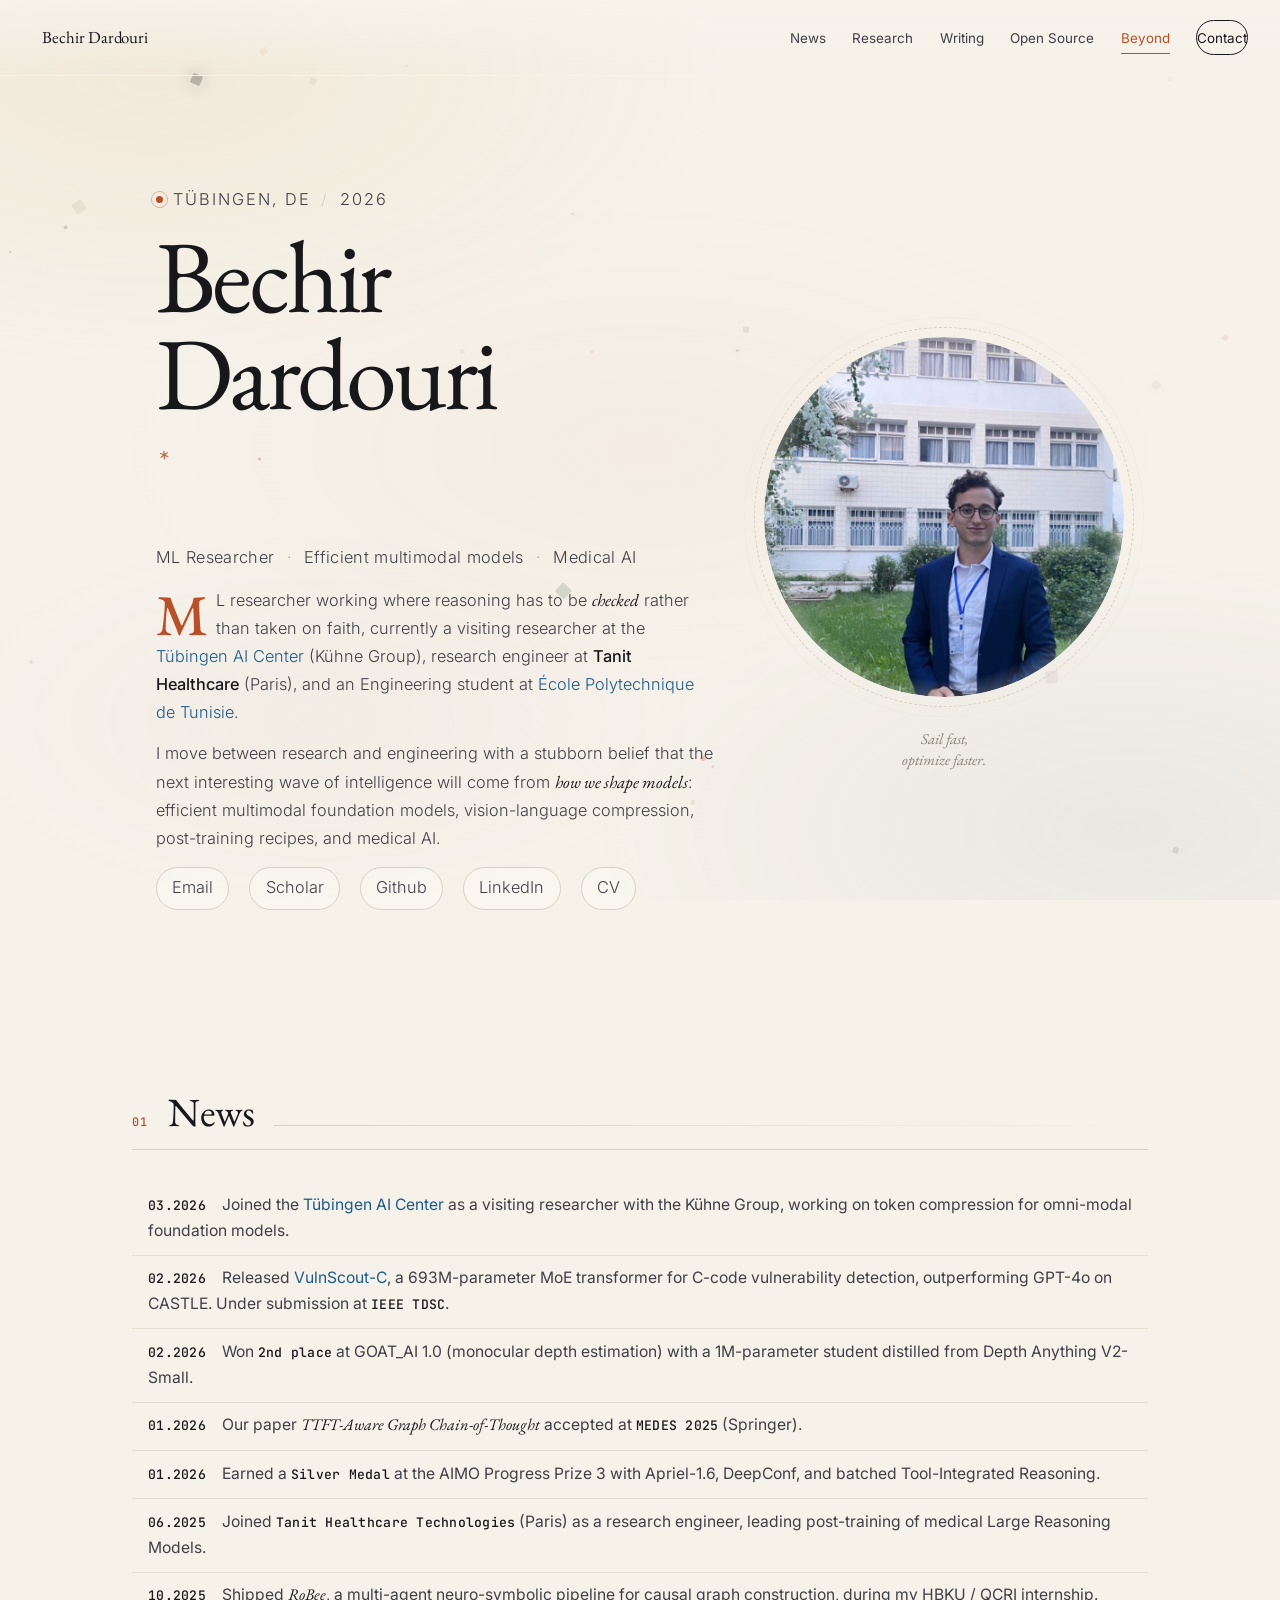
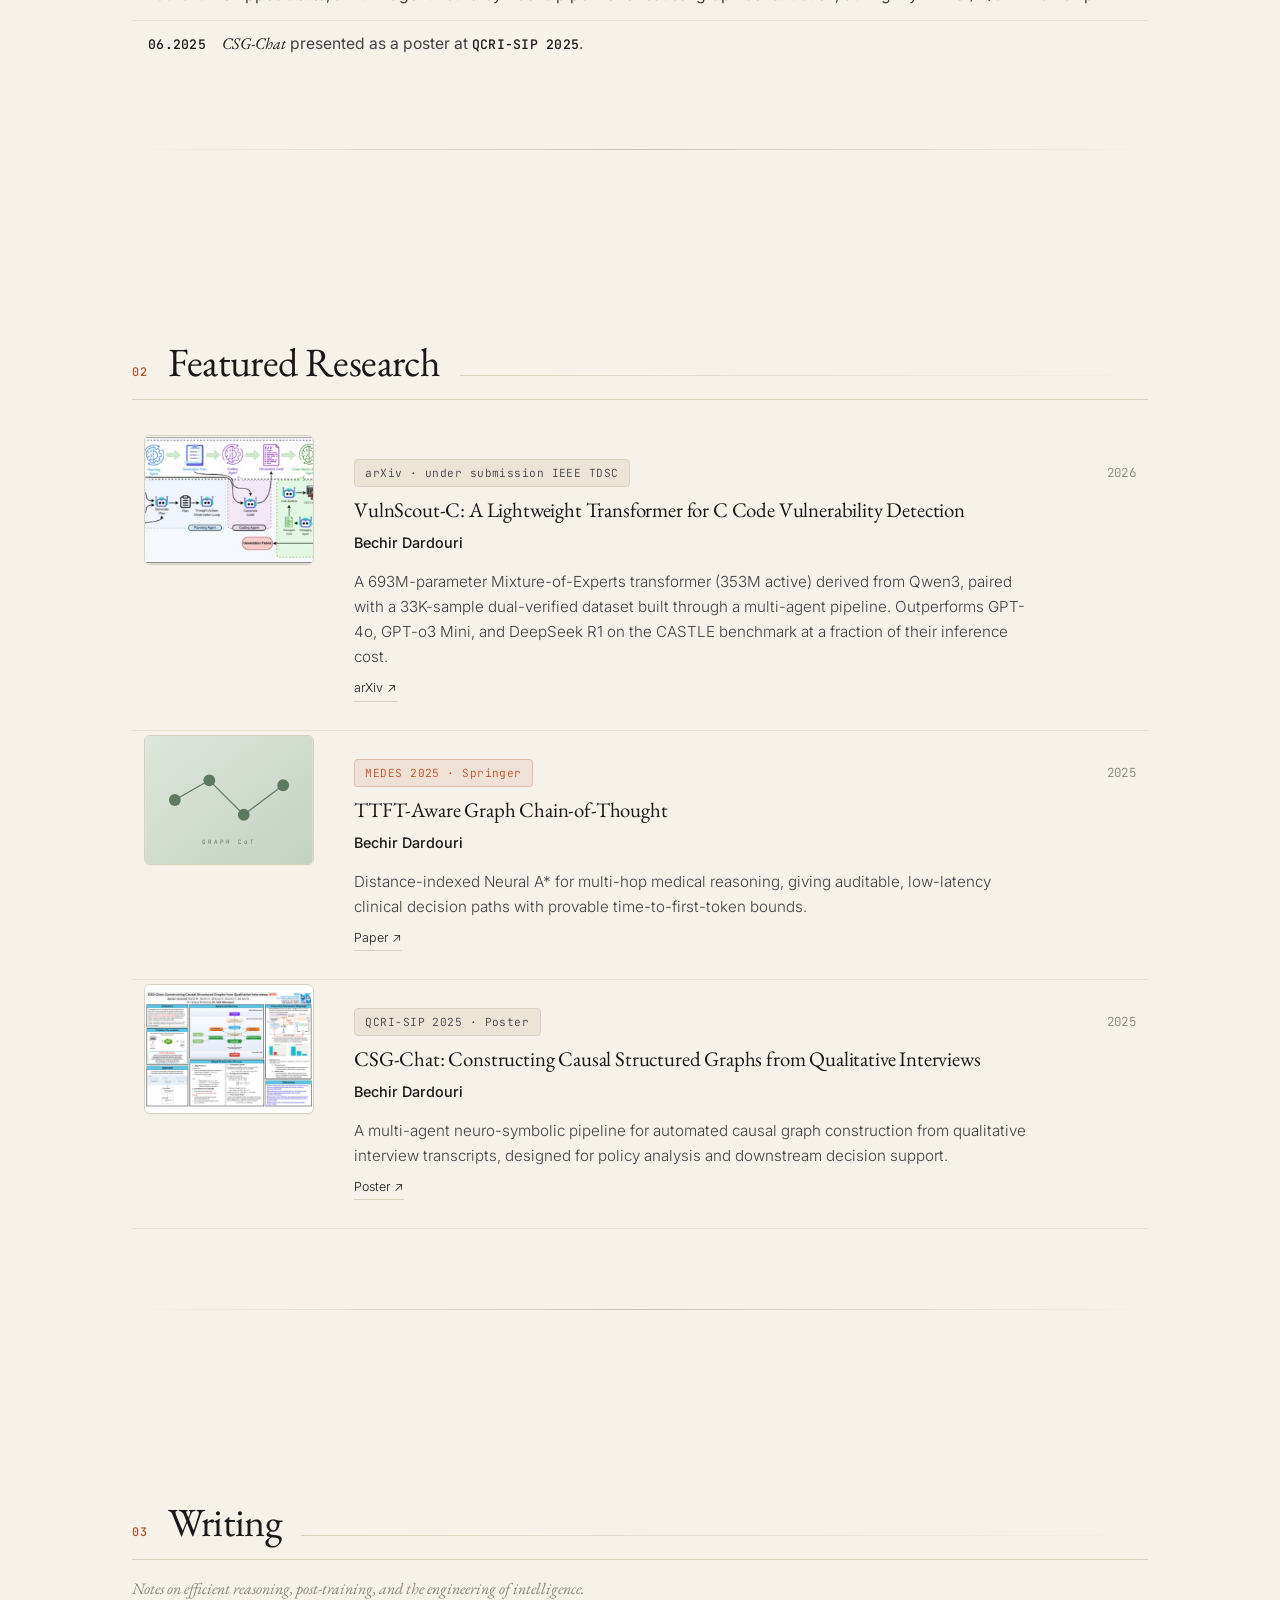
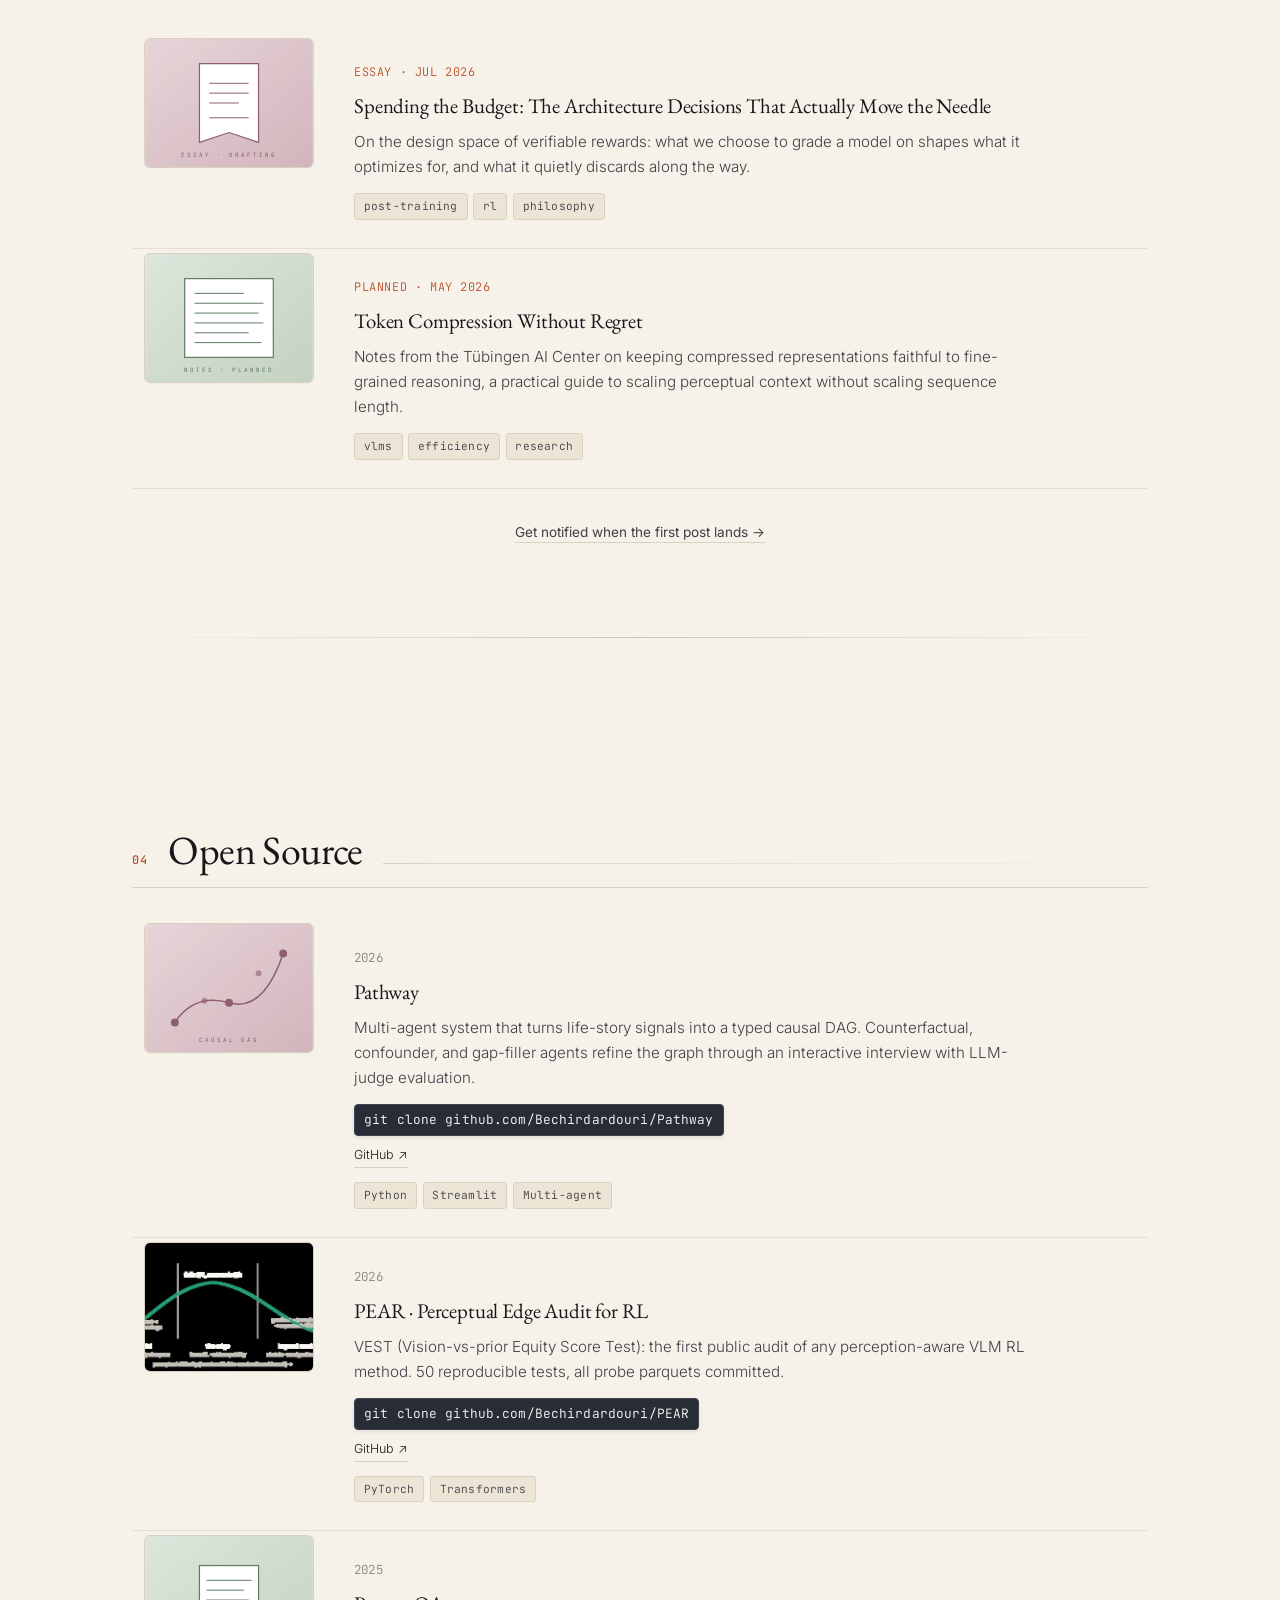
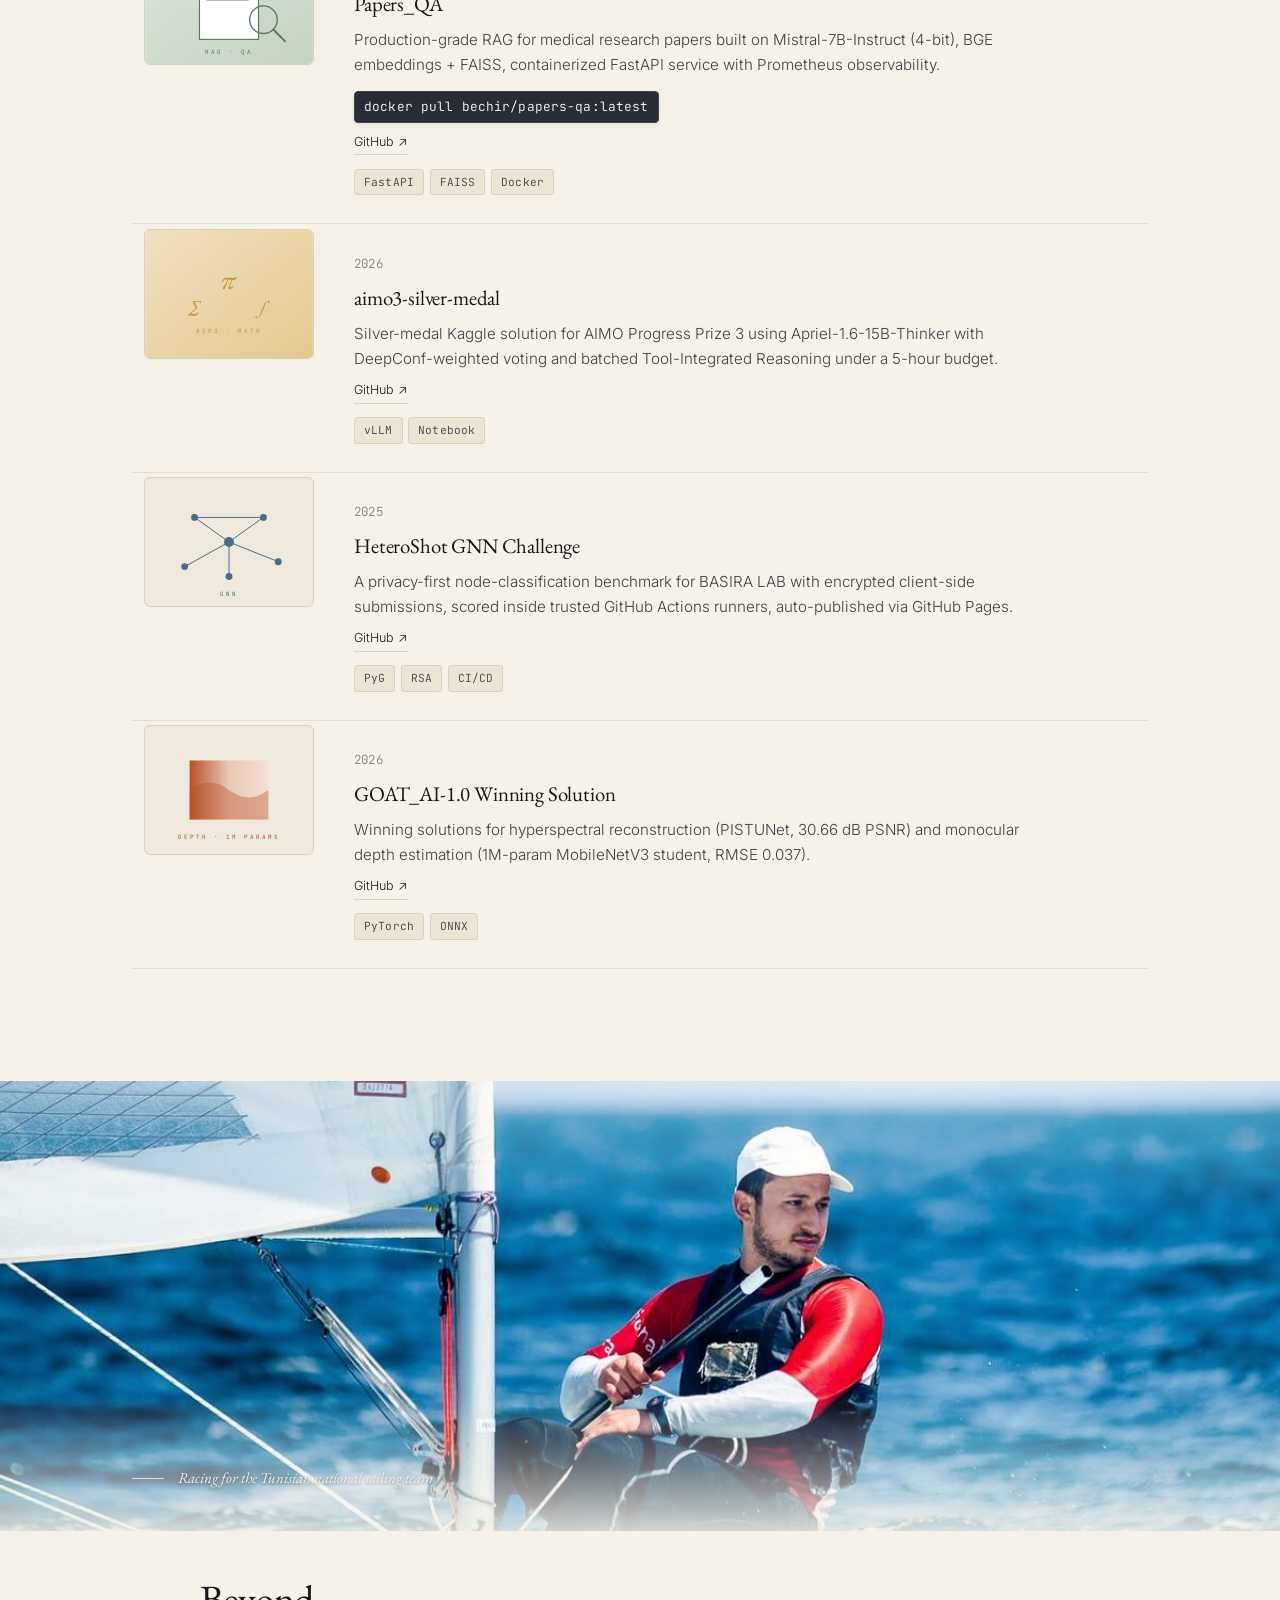
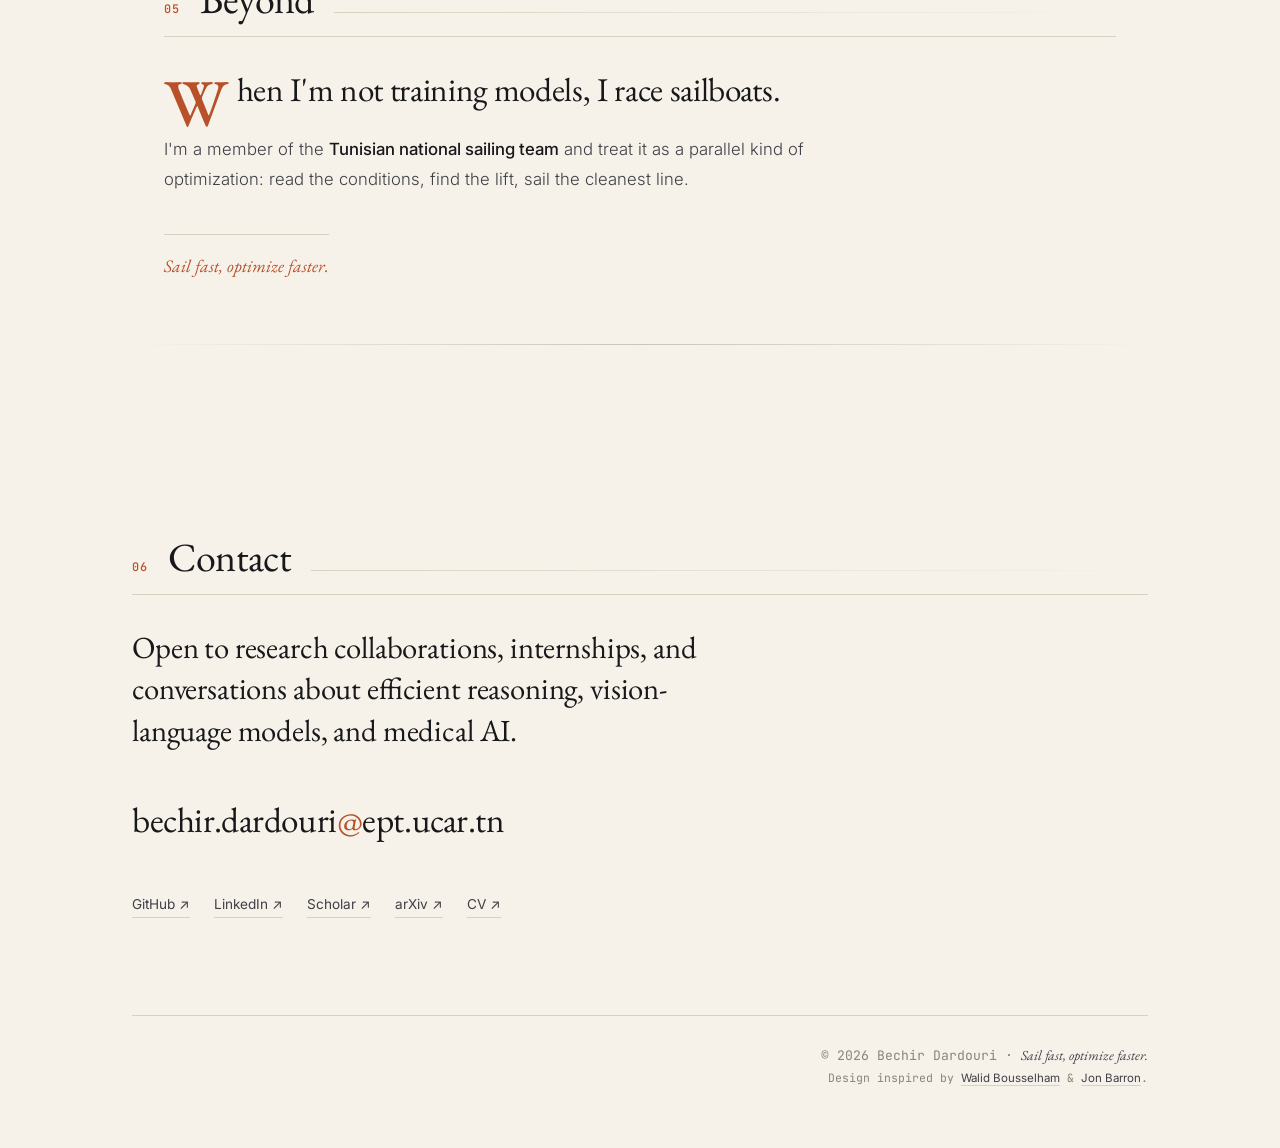
==== index.html @ 1f27386b "Feature published essay in Writing Updated the description meta tag and changed the paper date." ====
<!DOCTYPE html>
<html lang="en">
  <head>
    <meta charset="UTF-8" />
    <meta name="viewport" content="width=device-width, initial-scale=1" />
    <meta name="color-scheme" content="light" />
    <meta name="theme-color" content="#f6f2ea" />

    <!-- Primary SEO -->
    <title>Bechir Dardouri · ML Researcher · Tübingen AI Center</title>
    <meta name="google-site-verification" content="Xid5AnviSHsgxpguNvx3FMQ67lyMWOB4sU-Z_6amaNw" />
    <meta name="author" content="Bechir Dardouri" />
    <meta name="description" content="Bechir Dardouri, MWhat We Let Models Be Wrong AboutL researcher at the Tübingen AI Center. Working on efficient multimodal foundation models, vision-language compression, post-training, and medical AI. Previously HBKU/QCRI, Tanit Healthcare." />
    <meta name="keywords" content="Bechir Dardouri, machine learning researcher, ML research, efficient reasoning, vision-language models, medical AI, token compression, Tübingen AI Center, École Polytechnique de Tunisie, post-training, RL, VLM" />
    <meta name="robots" content="index, follow, max-image-preview:large" />
    <link rel="canonical" href="https://bechirdardouri.github.io/" />

    <!-- Open Graph -->
    <meta property="og:title" content="Bechir Dardouri · ML Researcher" />
    <meta property="og:description" content="ML researcher at the Tübingen AI Center. Efficient reasoning, vision-language models, medical AI." />
    <meta property="og:type" content="profile" />
    <meta property="og:url" content="https://bechirdardouri.github.io/" />
    <meta property="og:image" content="https://bechirdardouri.github.io/images/profile-final.jpg" />
    <meta property="og:image:width" content="960" />
    <meta property="og:image:height" content="1000" />
    <meta property="og:image:alt" content="Portrait of Bechir Dardouri" />
    <meta property="og:site_name" content="Bechir Dardouri" />
    <meta property="og:locale" content="en_US" />
    <meta name="profile:first_name" content="Bechir" />
    <meta name="profile:last_name" content="Dardouri" />

    <!-- Twitter -->
    <meta name="twitter:card" content="summary_large_image" />
    <meta name="twitter:title" content="Bechir Dardouri · ML Researcher" />
    <meta name="twitter:description" content="Efficient reasoning, vision-language models, medical AI. Tübingen AI Center." />
    <meta name="twitter:image" content="https://bechirdardouri.github.io/images/profile-final.jpg" />
    <meta name="twitter:image:alt" content="Portrait of Bechir Dardouri" />

    <!-- Icons -->
    <link rel="icon" type="image/svg+xml" href="data:image/svg+xml,%3Csvg xmlns='http://www.w3.org/2000/svg' viewBox='0 0 100 100'%3E%3Crect width='100' height='100' fill='%23f6f2ea'/%3E%3Ctext x='50' y='70' font-family='Georgia,serif' font-size='60' fill='%23b85029' text-anchor='middle'%3EB%3C/text%3E%3C/svg%3E" />
    <link rel="apple-touch-icon" href="data:image/svg+xml,%3Csvg xmlns='http://www.w3.org/2000/svg' viewBox='0 0 100 100'%3E%3Crect width='100' height='100' fill='%23f6f2ea'/%3E%3Ctext x='50' y='70' font-family='Georgia,serif' font-size='60' fill='%23b85029' text-anchor='middle'%3EB%3C/text%3E%3C/svg%3E" />
    <link rel="mask-icon" href="data:image/svg+xml,%3Csvg xmlns='http://www.w3.org/2000/svg' viewBox='0 0 100 100'%3E%3Ctext x='50' y='70' font-family='Georgia,serif' font-size='60' fill='%23000' text-anchor='middle'%3EB%3C/text%3E%3C/svg%3E" color="#b85029" />

    <!-- Sitemap -->
    <link rel="sitemap" type="application/xml" title="Sitemap" href="/sitemap.xml" />

    <!-- Performance: preconnect + preload fonts -->
    <link rel="preconnect" href="https://fonts.googleapis.com" />
    <link rel="preconnect" href="https://fonts.gstatic.com" crossorigin />
    <link rel="preload" as="style" href="https://fonts.googleapis.com/css2?family=EB+Garamond:ital,wght@0,400;0,500;0,600;1,400;1,500&family=Inter:wght@300;400;500;600&family=JetBrains+Mono:wght@400;500&display=swap" />
    <link rel="stylesheet" href="https://fonts.googleapis.com/css2?family=EB+Garamond:ital,wght@0,400;0,500;0,600;1,400;1,500&family=Inter:wght@300;400;500;600&family=JetBrains+Mono:wght@400;500&display=swap" media="print" onload="this.media='all'" />
    <noscript><link rel="stylesheet" href="https://fonts.googleapis.com/css2?family=EB+Garamond:ital,wght@0,400;0,500;0,600;1,400;1,500&family=Inter:wght@300;400;500;600&family=JetBrains+Mono:wght@400;500&display=swap" /></noscript>

    <link rel="stylesheet" type="text/css" href="stylesheet.css" />

    <!-- Structured data: Person -->
    <script type="application/ld+json">
    {
      "@context": "https://schema.org",
      "@type": "Person",
      "name": "Bechir Dardouri",
      "givenName": "Bechir",
      "familyName": "Dardouri",
      "image": "https://bechirdardouri.github.io/images/profile-final.jpg",
      "url": "https://bechirdardouri.github.io/",
      "email": "mailto:bechir.dardouri@ept.ucar.tn",
      "jobTitle": "Machine Learning Researcher",
      "description": "ML researcher working on efficient multimodal foundation models, vision-language compression, post-training, and medical AI.",
      "knowsAbout": [
        "Machine Learning",
        "Efficient Reasoning",
        "Vision-Language Models",
        "Medical AI",
        "Token Compression",
        "Post-training",
        "Reinforcement Learning",
        "Mixture of Experts"
      ],
      "alumniOf": [
        {
          "@type": "CollegeOrUniversity",
          "name": "University of Tübingen",
          "department": "Tübingen AI Center"
        },
        {
          "@type": "CollegeOrUniversity",
          "name": "École Polytechnique de Tunisie"
        }
      ],
      "worksFor": {
        "@type": "Organization",
        "name": "Tübingen AI Center"
      },
      "affiliation": [
        { "@type": "Organization", "name": "Tübingen AI Center", "url": "https://tuebingen.ai/" },
        { "@type": "Organization", "name": "Tanit Healthcare Technologies", "url": "https://tanit.ai/" },
        { "@type": "Organization", "name": "École Polytechnique de Tunisie", "url": "https://www.ept.tn/" }
      ],
      "sameAs": [
        "https://github.com/Bechirdardouri",
        "https://www.linkedin.com/in/bechir-dardouri-085292197/",
        "https://scholar.google.com/citations?user=Z3B8Rc8AAAAJ&hl=en",
        "https://arxiv.org/a/dardouri_b_1"
      ],
      "address": {
        "@type": "PostalAddress",
        "addressLocality": "Tübingen",
        "addressCountry": "DE"
      }
    }
    </script>

    <!-- Structured data: Website -->
    <script type="application/ld+json">
    {
      "@context": "https://schema.org",
      "@type": "WebSite",
      "name": "Bechir Dardouri",
      "url": "https://bechirdardouri.github.io/",
      "author": { "@type": "Person", "name": "Bechir Dardouri" },
      "inLanguage": "en"
    }
    </script>

    <!-- Google Analytics (GA4): replace G-XXXXXXXXXX with your Measurement ID -->
    <script async src="https://www.googletagmanager.com/gtag/js?id=G-XXXXXXXXXX"></script>
    <script>
      window.dataLayer = window.dataLayer || [];
      function gtag(){dataLayer.push(arguments);}
      gtag('js', new Date());
      gtag('config', 'G-XXXXXXXXXX', {
        'anonymize_ip': true,
        'page_title': document.title,
        'page_location': window.location.href
      });
    </script>
    <!-- End Google Analytics -->
  </head>

  <body>
    <a href="#main" class="skip-link">Skip to content</a>

    <!-- Reading progress bar -->
    <div class="reading-progress" id="reading-progress" aria-hidden="true"></div>

    <!-- Drifting pixel field -->
    <canvas id="pixel-field" aria-hidden="true"></canvas>
    <div id="cursor-dot" aria-hidden="true"></div>
    <div id="cursor-ring" aria-hidden="true"></div>

    <header class="site-nav" id="site-nav">
      <a class="nav-mark" href="#top">
        <span class="nav-mark__sig" aria-hidden="true">
          <span class="nav-mark__letter">B</span>
          <span class="nav-mark__letter">D</span>
        </span>
        <span class="nav-mark__full">Bechir Dardouri</span>
      </a>
      <nav class="nav-links" aria-label="Primary">
        <a href="#news" data-nav>News</a>
        <a href="#research" data-nav>Research</a>
        <a href="#writing" data-nav>Writing</a>
        <a href="#opensource" data-nav>Open Source</a>
        <a href="#beyond" data-nav>Beyond</a>
        <a href="#contact" class="nav-cta magnetic">Contact</a>
      </nav>
    </header>

    <span id="top"></span>

    <main id="main">
    <table class="page" role="presentation">
      <tbody>
        <tr>
          <td>

            <!-- ===================== HERO ===================== -->
            <table class="hero" role="presentation">
              <tbody>
                <tr>
                  <td class="hero__text">
                    <p class="meta-line">
                      <span class="dot-pulse" aria-hidden="true"></span>
                      <span>Tübingen, DE</span>
                      <span class="meta-sep">/</span>
                      <span class="meta-year">2026</span>
                    </p>

                    <h1 class="name" aria-label="Bechir Dardouri">
                      <span class="name__word"><span class="name__letter">B</span><span class="name__letter">e</span><span class="name__letter">c</span><span class="name__letter">h</span><span class="name__letter">i</span><span class="name__letter">r</span></span>
                      <span class="name__word"><span class="name__letter">D</span><span class="name__letter">a</span><span class="name__letter">r</span><span class="name__letter">d</span><span class="name__letter">o</span><span class="name__letter">u</span><span class="name__letter">r</span><span class="name__letter">i</span></span>
                      <span class="name__ast" aria-hidden="true">*</span>
                    </h1>

                    <p class="hero__role">
                      ML Researcher
                      <span class="hero__role-sep">·</span>
                      Efficient multimodal models
                      <span class="hero__role-sep">·</span>
                      Medical AI
                    </p>

                    <p class="hero__lead has-dropcap">
                      ML researcher working where reasoning has to be
                      <em>checked</em> rather than taken on faith, currently a
                      visiting researcher at the
                      <a href="https://tuebingen.ai/" target="_blank" rel="noopener">Tübingen AI Center</a>
                      (Kühne Group), research engineer at
                      <a href="https://tanit.ai/" target="_blank" rel="noopener"><strong>Tanit Healthcare</strong></a> (Paris), and an Engineering
                      student at <a href="https://www.ept.tn/" target="_blank" rel="noopener">École Polytechnique de Tunisie</a>.
                    </p>

                    <p>
                      I move between research and engineering with a stubborn belief
                      that the next interesting wave of intelligence will come from
                      <em>how we shape models</em>: efficient multimodal foundation
                      models, vision-language compression, post-training recipes,
                      and medical AI.
                    </p>

                    <p class="hero__links">
                      <a href="mailto:bechir.dardouri@ept.ucar.tn" class="magnetic">Email</a>
                      <a href="https://scholar.google.com/citations?user=Z3B8Rc8AAAAJ&hl=en" target="_blank" rel="noopener" class="magnetic">Scholar</a>
                      <a href="https://github.com/Bechirdardouri" target="_blank" rel="noopener" class="magnetic">Github</a>
                      <a href="https://www.linkedin.com/in/bechir-dardouri-085292197/" target="_blank" rel="noopener" class="magnetic">LinkedIn</a>
                      <a href="cv.pdf" target="_blank" rel="noopener" class="magnetic">CV</a>
                    </p>
                  </td>

                  <td class="hero__portrait">
                    <div class="portrait" id="portrait">
                      <img src="images/profile-final.jpg"
                           alt="Portrait of Bechir Dardouri"
                           class="profile-pic"
                           loading="eager" />
                      <span class="portrait__ring" aria-hidden="true"></span>
                      <span class="portrait__ring portrait__ring--2" aria-hidden="true"></span>
                    </div>
                    <p class="portrait__caption"><em>Sail fast,<br />optimize faster.</em></p>
                  </td>
                </tr>
              </tbody>
            </table>

            <!-- ===================== NEWS ===================== -->
            <section id="news" class="content-section">
              <header class="section-h-row">
                <span class="section-h__num">01</span>
                <h2 class="section-h">News</h2>
                <span class="section-h__line" aria-hidden="true"></span>
              </header>
              <div class="news-item">
                <p><strong>03.2026</strong> &ensp; Joined the <a href="https://tuebingen.ai/" target="_blank" rel="noopener">Tübingen AI Center</a> as a visiting researcher with the Kühne Group, working on token compression for omni-modal foundation models.</p>
                <p><strong>02.2026</strong> &ensp; Released <a href="https://arxiv.org/abs/2603.28309" target="_blank" rel="noopener">VulnScout-C</a>, a 693M-parameter MoE transformer for C-code vulnerability detection, outperforming GPT-4o on CASTLE. Under submission at <strong>IEEE TDSC</strong>.</p>
                <p><strong>02.2026</strong> &ensp; Won <strong>2nd place</strong> at GOAT_AI 1.0 (monocular depth estimation) with a 1M-parameter student distilled from Depth Anything V2-Small.</p>
                <p><strong>01.2026</strong> &ensp; Our paper <a href="https://arxiv.org/pdf/2606.23108" target="_blank" rel="noopener"><em>TTFT-Aware Graph Chain-of-Thought</em></a> accepted at <strong>MEDES 2025</strong> (Springer).</p>
                <p><strong>01.2026</strong> &ensp; Earned a <strong>Silver Medal</strong> at the AIMO Progress Prize 3 with Apriel-1.6, DeepConf, and batched Tool-Integrated Reasoning.</p>
                <p><strong>06.2025</strong> &ensp; Joined <strong>Tanit Healthcare Technologies</strong> (Paris) as a research engineer, leading post-training of medical Large Reasoning Models.</p>
                <p><strong>10.2025</strong> &ensp; Shipped <em>RoBee</em>, a multi-agent neuro-symbolic pipeline for causal graph construction, during my HBKU / QCRI internship.</p>
                <p><strong>06.2025</strong> &ensp; <em>CSG-Chat</em> presented as a poster at <strong>QCRI-SIP 2025</strong>.</p>
              </div>
            </section>

            <hr class="divider" />

            <!-- ===================== FEATURED RESEARCH ===================== -->
            <section id="research" class="content-section">
              <header class="section-h-row">
                <span class="section-h__num">02</span>
                <h2 class="section-h">Featured Research</h2>
                <span class="section-h__line" aria-hidden="true"></span>
              </header>

              <table class="papers" role="presentation">
                <tbody>

                  <tr class="paper">
                    <td class="paper__thumb">
                      <a class="thumb thumb--figure" href="https://arxiv.org/abs/2603.28309" target="_blank" rel="noopener" aria-label="View VulnScout-C paper">
                        <img src="images/vulnscout-figure.jpg" alt="VulnScout-C architecture" loading="lazy" />
                      </a>
                    </td>
                    <td class="paper__body">
                      <div class="paper__meta-row">
                        <span class="paper__venue-badge">arXiv · under submission IEEE TDSC</span>
                        <span class="paper__year">2026</span>
                      </div>
                      <a href="https://arxiv.org/abs/2603.28309" target="_blank" rel="noopener">
                        <span class="papertitle">VulnScout-C: A Lightweight Transformer for C Code Vulnerability Detection</span>
                      </a>
                      <p class="paper__authors"><strong>Bechir Dardouri</strong></p>
                      <p class="paper-abstract">
                        A 693M-parameter Mixture-of-Experts transformer (353M active)
                        derived from Qwen3, paired with a 33K-sample dual-verified
                        dataset built through a multi-agent pipeline. Outperforms
                        GPT-4o, GPT-o3 Mini, and DeepSeek R1 on the CASTLE benchmark
                        at a fraction of their inference cost.
                      </p>
                      <div class="paper__links">
                        <a href="https://arxiv.org/abs/2603.28309" target="_blank" rel="noopener">arXiv ↗</a>
                      </div>
                    </td>
                  </tr>

                  <tr class="paper">
                    <td class="paper__thumb">
                      <div class="thumb thumb--sage" aria-hidden="true">
                        <svg viewBox="0 0 170 130" xmlns="http://www.w3.org/2000/svg">
                          <defs>
                            <linearGradient id="g2" x1="0" y1="0" x2="1" y2="1">
                              <stop offset="0" stop-color="#dde6dc"/><stop offset="1" stop-color="#c4d2c1"/>
                            </linearGradient>
                          </defs>
                          <rect width="170" height="130" fill="url(#g2)"/>
                          <line x1="30" y1="65" x2="65" y2="45" stroke="#5d7a5f" stroke-width="1.2"/>
                          <line x1="65" y1="45" x2="100" y2="80" stroke="#5d7a5f" stroke-width="1.2"/>
                          <line x1="100" y1="80" x2="140" y2="50" stroke="#5d7a5f" stroke-width="1.2"/>
                          <circle cx="30" cy="65" r="6" fill="#5d7a5f"/>
                          <circle cx="65" cy="45" r="6" fill="#5d7a5f"/>
                          <circle cx="100" cy="80" r="6" fill="#5d7a5f"/>
                          <circle cx="140" cy="50" r="6" fill="#5d7a5f"/>
                          <text x="85" y="110" font-family="JetBrains Mono, monospace" font-size="6"
                                fill="#5d7a5f" text-anchor="middle" letter-spacing="2">GRAPH CoT</text>
                        </svg>
                      </div>
                    </td>
                    <td class="paper__body">
                      <div class="paper__meta-row">
                        <span class="paper__venue-badge paper__venue-badge--accent">MEDES 2025 · Springer</span>
                        <span class="paper__year">2025</span>
                      </div>
                      <a href="https://arxiv.org/pdf/2606.23108" target="_blank" rel="noopener">
                        <span class="papertitle">TTFT-Aware Graph Chain-of-Thought</span>
                      </a>
                      <p class="paper__authors"><strong>Bechir Dardouri</strong></p>
                      <p class="paper-abstract">
                        Distance-indexed Neural A* for multi-hop medical reasoning,
                        giving auditable, low-latency clinical decision paths with
                        provable time-to-first-token bounds.
                      </p>
                      <div class="paper__links">
                        <a href="https://arxiv.org/pdf/2606.23108" target="_blank" rel="noopener">Paper ↗</a>
                      </div>
                    </td>
                  </tr>

                  <tr class="paper">
                    <td class="paper__thumb">
                      <a class="thumb thumb--poster" href="images/csg-poster.jpg" target="_blank" rel="noopener" aria-label="View CSG-Chat poster">
                        <img src="images/csg-poster.jpg" alt="CSG-Chat poster" loading="lazy" />
                      </a>
                    </td>
                    <td class="paper__body">
                      <div class="paper__meta-row">
                        <span class="paper__venue-badge">QCRI-SIP 2025 · Poster</span>
                        <span class="paper__year">2025</span>
                      </div>
                      <span class="papertitle">CSG-Chat: Constructing Causal Structured Graphs from Qualitative Interviews</span>
                      <p class="paper__authors"><strong>Bechir Dardouri</strong></p>
                      <p class="paper-abstract">
                        A multi-agent neuro-symbolic pipeline for automated causal
                        graph construction from qualitative interview transcripts,
                        designed for policy analysis and downstream decision support.
                      </p>
                      <div class="paper__links">
                        <a href="images/csg-poster.jpg" target="_blank" rel="noopener">Poster ↗</a>
                      </div>
                    </td>
                  </tr>

                </tbody>
              </table>
            </section>

            <hr class="divider" />

            <!-- ===================== WRITING ===================== -->
            <section id="writing" class="content-section">
              <header class="section-h-row">
                <span class="section-h__num">03</span>
                <h2 class="section-h">Writing</h2>
                <span class="section-h__line" aria-hidden="true"></span>
              </header>
              <p class="section-hint">Notes on efficient reasoning, post-training, and the engineering of intelligence.</p>

              <table class="papers" role="presentation">
                <tbody>

                  <tr class="paper">
                    <td class="paper__thumb">
                      <div class="thumb thumb--mauve" aria-hidden="true">
                        <svg viewBox="0 0 170 130" xmlns="http://www.w3.org/2000/svg">
                          <defs>
                            <linearGradient id="g4" x1="0" y1="0" x2="1" y2="1">
                              <stop offset="0" stop-color="#e7d4d8"/><stop offset="1" stop-color="#d2b5bc"/>
                            </linearGradient>
                          </defs>
                          <rect width="170" height="130" fill="url(#g4)"/>
                          <path d="M55 25 L55 105 L85 95 L115 105 L115 25 Z" fill="#fff" stroke="#8e5d6f" stroke-width="1.2"/>
                          <line x1="65" y1="45" x2="105" y2="45" stroke="#8e5d6f" stroke-width="1"/>
                          <line x1="65" y1="55" x2="105" y2="55" stroke="#8e5d6f" stroke-width="1"/>
                          <line x1="65" y1="65" x2="95" y2="65" stroke="#8e5d6f" stroke-width="1"/>
                          <line x1="65" y1="80" x2="105" y2="80" stroke="#8e5d6f" stroke-width="1"/>
                          <text x="85" y="120" font-family="JetBrains Mono, monospace" font-size="6"
                                fill="#8e5d6f" text-anchor="middle" letter-spacing="2">ESSAY · DRAFTING</text>
                        </svg>
                      </div>
                    </td>
                    <td class="paper__body">
                      <div class="paper__meta-row">
                        <span class="paper__date">Essay · Jul 2026</span>
                      </div>
                      <a href="writing/spending-the-budget.html"><span class="papertitle">Spending the Budget: The Architecture Decisions That Actually Move the Needle</span></a>
                      <p class="paper-abstract">
                        On the design space of verifiable rewards: what we choose to
                        grade a model on shapes what it optimizes for, and what it
                        quietly discards along the way.
                      </p>
                      <div class="paper__tag-row">
                        <span class="paper-tag">post-training</span>
                        <span class="paper-tag">rl</span>
                        <span class="paper-tag">philosophy</span>
                      </div>
                    </td>
                  </tr>

                  <tr class="paper">
                    <td class="paper__thumb">
                      <div class="thumb thumb--sage" aria-hidden="true">
                        <svg viewBox="0 0 170 130" xmlns="http://www.w3.org/2000/svg">
                          <rect width="170" height="130" fill="url(#g2)"/>
                          <rect x="40" y="25" width="90" height="80" fill="#fff" stroke="#5d7a5f" stroke-width="1.2"/>
                          <line x1="50" y1="40" x2="100" y2="40" stroke="#5d7a5f" stroke-width="1"/>
                          <line x1="50" y1="50" x2="120" y2="50" stroke="#5d7a5f" stroke-width="1"/>
                          <line x1="50" y1="60" x2="115" y2="60" stroke="#5d7a5f" stroke-width="1"/>
                          <line x1="50" y1="70" x2="120" y2="70" stroke="#5d7a5f" stroke-width="1"/>
                          <line x1="50" y1="80" x2="105" y2="80" stroke="#5d7a5f" stroke-width="1"/>
                          <line x1="50" y1="90" x2="118" y2="90" stroke="#5d7a5f" stroke-width="1"/>
                          <text x="85" y="120" font-family="JetBrains Mono, monospace" font-size="6"
                                fill="#5d7a5f" text-anchor="middle" letter-spacing="2">NOTES · PLANNED</text>
                        </svg>
                      </div>
                    </td>
                    <td class="paper__body">
                      <div class="paper__meta-row">
                        <span class="paper__date">Planned · May 2026</span>
                      </div>
                      <span class="papertitle">Token Compression Without Regret</span>
                      <p class="paper-abstract">
                        Notes from the Tübingen AI Center on keeping compressed
                        representations faithful to fine-grained reasoning, a
                        practical guide to scaling perceptual context without
                        scaling sequence length.
                      </p>
                      <div class="paper__tag-row">
                        <span class="paper-tag">vlms</span>
                        <span class="paper-tag">efficiency</span>
                        <span class="paper-tag">research</span>
                      </div>
                    </td>
                  </tr>

                </tbody>
              </table>
              <p class="writing-cta">
                <a href="#contact">Get notified when the first post lands →</a>
              </p>
            </section>

            <hr class="divider" />

            <!-- ===================== OPEN SOURCE ===================== -->
            <section id="opensource" class="content-section">
              <header class="section-h-row">
                <span class="section-h__num">04</span>
                <h2 class="section-h">Open Source</h2>
                <span class="section-h__line" aria-hidden="true"></span>
              </header>

              <table class="papers" role="presentation">
                <tbody>

                  <tr class="paper">
                    <td class="paper__thumb">
                      <div class="thumb thumb--mauve" aria-hidden="true">
                        <svg viewBox="0 0 170 130" xmlns="http://www.w3.org/2000/svg">
                          <rect width="170" height="130" fill="url(#g4)"/>
                          <path d="M30 100 Q50 70 85 80 T140 30" stroke="#8e5d6f" stroke-width="1.5" fill="none"/>
                          <circle cx="30" cy="100" r="4" fill="#8e5d6f"/>
                          <circle cx="60" cy="78" r="3" fill="#8e5d6f" opacity="0.6"/>
                          <circle cx="85" cy="80" r="4" fill="#8e5d6f"/>
                          <circle cx="115" cy="50" r="3" fill="#8e5d6f" opacity="0.6"/>
                          <circle cx="140" cy="30" r="4" fill="#8e5d6f"/>
                          <text x="85" y="120" font-family="JetBrains Mono, monospace" font-size="6"
                                fill="#8e5d6f" text-anchor="middle" letter-spacing="2">CAUSAL DAG</text>
                        </svg>
                      </div>
                    </td>
                    <td class="paper__body">
                      <div class="paper__meta-row">
                        <span class="paper__year">2026</span>
                      </div>
                      <a href="https://github.com/Bechirdardouri/Pathway" target="_blank" rel="noopener">
                        <span class="papertitle">Pathway</span>
                      </a>
                      <p class="paper-abstract">
                        Multi-agent system that turns life-story signals into a typed causal DAG.
                        Counterfactual, confounder, and gap-filler agents refine the graph
                        through an interactive interview with LLM-judge evaluation.
                      </p>
                      <div class="paper__code-row">
                        <code class="language-bash">git clone github.com/Bechirdardouri/Pathway</code>
                      </div>
                      <div class="paper__links">
                        <a href="https://github.com/Bechirdardouri/Pathway" target="_blank" rel="noopener">GitHub ↗</a>
                      </div>
                      <div class="paper__tag-row">
                        <span class="paper-tag">Python</span>
                        <span class="paper-tag">Streamlit</span>
                        <span class="paper-tag">Multi-agent</span>
                      </div>
                    </td>
                  </tr>

                  <tr class="paper">
                    <td class="paper__thumb">
                      <a class="thumb thumb--figure" href="https://github.com/Bechirdardouri/PEAR" target="_blank" rel="noopener" aria-label="View PEAR repository">
                        <img src="images/pear-figure.jpg" alt="PEAR architecture" loading="lazy" />
                      </a>
                    </td>
                    <td class="paper__body">
                      <div class="paper__meta-row">
                        <span class="paper__year">2026</span>
                      </div>
                      <a href="https://github.com/Bechirdardouri/PEAR" target="_blank" rel="noopener">
                        <span class="papertitle">PEAR &middot; Perceptual Edge Audit for RL</span>
                      </a>
                      <p class="paper-abstract">
                        VEST (Vision-vs-prior Equity Score Test): the first public audit of any
                        perception-aware VLM RL method. 50 reproducible tests, all probe
                        parquets committed.
                      </p>
                      <div class="paper__code-row">
                        <code class="language-bash">git clone github.com/Bechirdardouri/PEAR</code>
                      </div>
                      <div class="paper__links">
                        <a href="https://github.com/Bechirdardouri/PEAR" target="_blank" rel="noopener">GitHub ↗</a>
                      </div>
                      <div class="paper__tag-row">
                        <span class="paper-tag">PyTorch</span>
                        <span class="paper-tag">Transformers</span>
                      </div>
                    </td>
                  </tr>

                  <tr class="paper">
                    <td class="paper__thumb">
                      <div class="thumb thumb--sage" aria-hidden="true">
                        <svg viewBox="0 0 170 130" xmlns="http://www.w3.org/2000/svg">
                          <rect width="170" height="130" fill="url(#g2)"/>
                          <rect x="55" y="30" width="60" height="75" fill="#fff" stroke="#5d7a5f" stroke-width="1.2"/>
                          <line x1="62" y1="45" x2="108" y2="45" stroke="#5d7a5f" stroke-width="1"/>
                          <line x1="62" y1="55" x2="100" y2="55" stroke="#5d7a5f" stroke-width="1"/>
                          <line x1="62" y1="65" x2="105" y2="65" stroke="#5d7a5f" stroke-width="1"/>
                          <circle cx="120" cy="85" r="14" fill="none" stroke="#5d7a5f" stroke-width="1.4"/>
                          <line x1="130" y1="95" x2="142" y2="107" stroke="#5d7a5f" stroke-width="2" stroke-linecap="round"/>
                          <text x="85" y="120" font-family="JetBrains Mono, monospace" font-size="6"
                                fill="#5d7a5f" text-anchor="middle" letter-spacing="2">RAG · QA</text>
                        </svg>
                      </div>
                    </td>
                    <td class="paper__body">
                      <div class="paper__meta-row">
                        <span class="paper__year">2025</span>
                      </div>
                      <a href="https://github.com/Bechirdardouri/Papers_QA" target="_blank" rel="noopener">
                        <span class="papertitle">Papers_QA</span>
                      </a>
                      <p class="paper-abstract">
                        Production-grade RAG for medical research papers built on Mistral-7B-Instruct
                        (4-bit), BGE embeddings + FAISS, containerized FastAPI service with
                        Prometheus observability.
                      </p>
                      <div class="paper__code-row">
                        <code class="language-bash">docker pull bechir/papers-qa:latest</code>
                      </div>
                      <div class="paper__links">
                        <a href="https://github.com/Bechirdardouri/Papers_QA" target="_blank" rel="noopener">GitHub ↗</a>
                      </div>
                      <div class="paper__tag-row">
                        <span class="paper-tag">FastAPI</span>
                        <span class="paper-tag">FAISS</span>
                        <span class="paper-tag">Docker</span>
                      </div>
                    </td>
                  </tr>

                  <tr class="paper">
                    <td class="paper__thumb">
                      <div class="thumb thumb--mustard" aria-hidden="true">
                        <svg viewBox="0 0 170 130" xmlns="http://www.w3.org/2000/svg">
                          <defs>
                            <linearGradient id="g5" x1="0" y1="0" x2="1" y2="1">
                              <stop offset="0" stop-color="#f1e1c1"/><stop offset="1" stop-color="#e1c98e"/>
                            </linearGradient>
                          </defs>
                          <rect width="170" height="130" fill="url(#g5)"/>
                          <text x="85" y="60" font-family="EB Garamond, serif" font-style="italic"
                                font-size="28" fill="#c89738" text-anchor="middle">π</text>
                          <text x="50" y="85" font-family="EB Garamond, serif" font-style="italic"
                                font-size="20" fill="#c89738" text-anchor="middle">∑</text>
                          <text x="120" y="85" font-family="EB Garamond, serif" font-style="italic"
                                font-size="20" fill="#c89738" text-anchor="middle">∫</text>
                          <text x="85" y="105" font-family="JetBrains Mono, monospace" font-size="6"
                                fill="#c89738" text-anchor="middle" letter-spacing="2">AIMO · MATH</text>
                        </svg>
                      </div>
                    </td>
                    <td class="paper__body">
                      <div class="paper__meta-row">
                        <span class="paper__year">2026</span>
                      </div>
                      <a href="https://github.com/Bechirdardouri/aimo3-silver-medal" target="_blank" rel="noopener">
                        <span class="papertitle">aimo3-silver-medal</span>
                      </a>
                      <p class="paper-abstract">
                        Silver-medal Kaggle solution for AIMO Progress Prize 3 using
                        Apriel-1.6-15B-Thinker with DeepConf-weighted voting and batched
                        Tool-Integrated Reasoning under a 5-hour budget.
                      </p>
                      <div class="paper__links">
                        <a href="https://github.com/Bechirdardouri/aimo3-silver-medal" target="_blank" rel="noopener">GitHub ↗</a>
                      </div>
                      <div class="paper__tag-row">
                        <span class="paper-tag">vLLM</span>
                        <span class="paper-tag">Notebook</span>
                      </div>
                    </td>
                  </tr>

                  <tr class="paper">
                    <td class="paper__thumb">
                      <div class="thumb thumb--blue" aria-hidden="true">
                        <svg viewBox="0 0 170 130" xmlns="http://www.w3.org/2000/svg">
                          <rect width="170" height="130" fill="url(#g3)"/>
                          <g stroke="#4a6b8a" stroke-width="1" fill="#4a6b8a">
                            <line x1="85" y1="65" x2="50" y2="40"/>
                            <line x1="85" y1="65" x2="120" y2="40"/>
                            <line x1="85" y1="65" x2="40" y2="90"/>
                            <line x1="85" y1="65" x2="85" y2="100"/>
                            <line x1="85" y1="65" x2="135" y2="85"/>
                            <line x1="50" y1="40" x2="120" y2="40"/>
                          </g>
                          <g fill="#4a6b8a">
                            <circle cx="85" cy="65" r="5"/>
                            <circle cx="50" cy="40" r="3.5"/>
                            <circle cx="120" cy="40" r="3.5"/>
                            <circle cx="40" cy="90" r="3.5"/>
                            <circle cx="85" cy="100" r="3.5"/>
                            <circle cx="135" cy="85" r="3.5"/>
                          </g>
                          <text x="85" y="120" font-family="JetBrains Mono, monospace" font-size="6"
                                fill="#4a6b8a" text-anchor="middle" letter-spacing="2">GNN</text>
                        </svg>
                      </div>
                    </td>
                    <td class="paper__body">
                      <div class="paper__meta-row">
                        <span class="paper__year">2025</span>
                      </div>
                      <a href="https://github.com/Bechirdardouri/gnn-challenge" target="_blank" rel="noopener">
                        <span class="papertitle">HeteroShot GNN Challenge</span>
                      </a>
                      <p class="paper-abstract">
                        A privacy-first node-classification benchmark for BASIRA LAB with
                        encrypted client-side submissions, scored inside trusted GitHub
                        Actions runners, auto-published via GitHub Pages.
                      </p>
                      <div class="paper__links">
                        <a href="https://github.com/Bechirdardouri/gnn-challenge" target="_blank" rel="noopener">GitHub ↗</a>
                      </div>
                      <div class="paper__tag-row">
                        <span class="paper-tag">PyG</span>
                        <span class="paper-tag">RSA</span>
                        <span class="paper-tag">CI/CD</span>
                      </div>
                    </td>
                  </tr>

                  <tr class="paper">
                    <td class="paper__thumb">
                      <div class="thumb thumb--rust" aria-hidden="true">
                        <svg viewBox="0 0 170 130" xmlns="http://www.w3.org/2000/svg">
                          <rect width="170" height="130" fill="url(#g1)"/>
                          <defs>
                            <linearGradient id="depth" x1="0" y1="0" x2="1" y2="0">
                              <stop offset="0" stop-color="#b85029"/>
                              <stop offset="0.5" stop-color="#e9c8b7"/>
                              <stop offset="1" stop-color="#f3dfd6"/>
                            </linearGradient>
                          </defs>
                          <rect x="45" y="35" width="80" height="60" fill="url(#depth)"/>
                          <path d="M45 65 Q65 50 85 65 T125 65 L125 95 L45 95 Z" fill="#b85029" opacity="0.4"/>
                          <text x="85" y="115" font-family="JetBrains Mono, monospace" font-size="6"
                                fill="#b85029" text-anchor="middle" letter-spacing="2">DEPTH · 1M PARAMS</text>
                        </svg>
                      </div>
                    </td>
                    <td class="paper__body">
                      <div class="paper__meta-row">
                        <span class="paper__year">2026</span>
                      </div>
                      <a href="https://github.com/Bechirdardouri/GOAT_AI-1.0-Winning-Solution" target="_blank" rel="noopener">
                        <span class="papertitle">GOAT_AI-1.0 Winning Solution</span>
                      </a>
                      <p class="paper-abstract">
                        Winning solutions for hyperspectral reconstruction (PISTUNet, 30.66 dB PSNR)
                        and monocular depth estimation (1M-param MobileNetV3 student, RMSE 0.037).
                      </p>
                      <div class="paper__links">
                        <a href="https://github.com/Bechirdardouri/GOAT_AI-1.0-Winning-Solution" target="_blank" rel="noopener">GitHub ↗</a>
                      </div>
                      <div class="paper__tag-row">
                        <span class="paper-tag">PyTorch</span>
                        <span class="paper-tag">ONNX</span>
                      </div>
                    </td>
                  </tr>

                </tbody>
              </table>
            </section>

            <!-- ===================== BEYOND (full-bleed sailing) ===================== -->
            <section id="beyond" class="beyond">
              <figure class="beyond__hero">
                <img src="images/sailing.jpg" alt="Bechir Dardouri racing sailboat" loading="lazy" />
                <figcaption>
                  <span class="beyond__caption-line" aria-hidden="true"></span>
                  Racing for the Tunisian national sailing team
                </figcaption>
              </figure>

              <div class="beyond__inner">
                <header class="section-h-row">
                  <span class="section-h__num">05</span>
                  <h2 class="section-h">Beyond</h2>
                  <span class="section-h__line" aria-hidden="true"></span>
                </header>

                <div class="beyond__text">
                  <p class="beyond__lead has-dropcap">
                    When I'm not training models, I race sailboats.
                  </p>
                  <p class="beyond__body">
                    I'm a member of the
                    <strong>Tunisian national sailing team</strong>
                    and treat it as a parallel kind of optimization: read the
                    conditions, find the lift, sail the cleanest line.
                  </p>
                  <p class="beyond__aside"><em>Sail fast, optimize faster.</em></p>
                </div>
              </div>
            </section>

            <hr class="divider" />

            <!-- ===================== CONTACT ===================== -->
            <section id="contact" class="content-section contact">
              <header class="section-h-row">
                <span class="section-h__num">06</span>
                <h2 class="section-h">Contact</h2>
                <span class="section-h__line" aria-hidden="true"></span>
              </header>

              <p class="contact__lead">
                Open to research collaborations, internships, and conversations
                about efficient reasoning, vision-language models, and medical AI.
              </p>

              <a class="contact__email magnetic" href="mailto:bechir.dardouri@ept.ucar.tn">
                <span class="contact__email-text">bechir.dardouri<span class="contact__at">@</span>ept.ucar.tn</span>
              </a>

              <div class="contact__links">
                <a href="https://github.com/Bechirdardouri" target="_blank" rel="noopener" class="magnetic">GitHub ↗</a>
                <a href="https://www.linkedin.com/in/bechir-dardouri-085292197/" target="_blank" rel="noopener" class="magnetic">LinkedIn ↗</a>
                <a href="https://scholar.google.com/citations?user=Z3B8Rc8AAAAJ&hl=en" target="_blank" rel="noopener" class="magnetic">Scholar ↗</a>
                <a href="https://arxiv.org/a/dardouri_b_1" target="_blank" rel="noopener" class="magnetic">arXiv ↗</a>
                <a href="cv.pdf" target="_blank" rel="noopener" class="magnetic">CV ↗</a>
              </div>
            </section>

            <table class="footer" role="presentation">
              <tbody>
                <tr>
                  <td>
                    <p class="footer__credit">
                      © <span id="year">2026</span> Bechir Dardouri
                      · <em>Sail fast, optimize faster.</em>
                      <br />
                      <span class="footer__credit-small">
                        Design inspired by
                        <a href="https://walbouss.github.io/" target="_blank" rel="noopener">Walid Bousselham</a>
                        &amp; <a href="https://jonbarron.info/" target="_blank" rel="noopener">Jon Barron</a>.
                      </span>
                    </p>
                  </td>
                </tr>
              </tbody>
            </table>

          </td>
        </tr>
      </tbody>
    </table>
    </main>

    <script src="script.js" defer></script>
  </body>
</html>
---- stylesheet.css ----
/* ============================================================
   Bechir Dardouri — Quiet Motion (SOTA edition)
   Built on Walid Bousselham / Jon Barron's academic template.
   Refined with: editorial type pair, warm-paper palette,
   drifting pixel canvas, drop caps, magnetic links,
   scroll progress, custom cursor with ring, parallax portrait,
   full-bleed sailing section.
   ============================================================ */

:root {
  --bg:          #f6f2ea;
  --bg-soft:     #efe9dd;
  --bg-deep:     #ece5d6;
  --ink:         #18181b;
  --ink-2:       #3f3f46;
  --muted:       #8a8478;
  --hairline:    #d9d1bf;
  --hairline-2:  #e6dfd0;

  --link:        #1a5a8a;
  --link-hover:  #b85029;

  --accent:      #b85029;
  --accent-soft: rgba(184, 80, 41, 0.10);

  --rust:    #b85029;
  --sage:    #5d7a5f;
  --blue:    #4a6b8a;
  --mustard: #c89738;
  --mauve:   #8e5d6f;

  --serif: 'EB Garamond', 'Iowan Old Style', Georgia, serif;
  --sans:  'Inter', -apple-system, BlinkMacSystemFont, 'Helvetica Neue', sans-serif;
  --mono:  'JetBrains Mono', 'IBM Plex Mono', ui-monospace, monospace;

  --container: 1080px;
  --ease: cubic-bezier(0.2, 0.7, 0.2, 1);
  --ease-out: cubic-bezier(0.16, 1, 0.3, 1);
}

/* ---------- Reset ---------- */
*, *::before, *::after { box-sizing: border-box; }
html { scroll-behavior: smooth; }

/* Skip link — accessibility */
.skip-link {
  position: fixed;
  top: -200px;
  left: 1rem;
  z-index: 10000;
  padding: 0.75rem 1.25rem;
  background: var(--ink);
  color: var(--bg);
  font-family: var(--mono);
  font-size: 0.85rem;
  text-decoration: none;
  border-radius: 4px;
  transition: top 220ms var(--ease);
}
.skip-link:focus {
  top: 1rem;
  outline: 2px solid var(--accent);
  outline-offset: 2px;
}

/* Focus visibility for keyboard users */
:focus-visible {
  outline: 2px solid var(--accent);
  outline-offset: 3px;
  border-radius: 2px;
}
a:focus-visible, button:focus-visible {
  outline-offset: 4px;
}

body {
  margin: 0;
  background: var(--bg);
  color: var(--ink);
  font-family: var(--sans);
  font-weight: 400;
  font-size: 16px;
  line-height: 1.65;
  -webkit-font-smoothing: antialiased;
  -moz-osx-font-smoothing: grayscale;
  text-rendering: optimizeLegibility;
  font-feature-settings: "kern" 1, "liga" 1, "calt" 1;
  overflow-x: hidden;
}

/* Paper grain — warm ambient layers */
body::before {
  content: '';
  position: fixed;
  inset: 0;
  pointer-events: none;
  z-index: 0;
  background-image:
    radial-gradient(ellipse 75% 55% at 12% 8%, rgba(200, 151, 56, 0.09), transparent 60%),
    radial-gradient(ellipse 70% 50% at 88% 92%, rgba(74, 107, 138, 0.07), transparent 60%),
    radial-gradient(ellipse 60% 40% at 50% 50%, rgba(184, 80, 41, 0.035), transparent 70%),
    radial-gradient(ellipse 50% 35% at 25% 80%, rgba(142, 93, 111, 0.04), transparent 60%);
  mix-blend-mode: multiply;
}

/* ---------- Reading progress bar ---------- */
.reading-progress {
  position: fixed;
  top: 0; left: 0;
  height: 2px;
  width: 0;
  background: linear-gradient(to right, var(--accent), var(--mustard));
  z-index: 9998;
  transition: width 80ms linear;
  box-shadow: 0 0 8px rgba(184, 80, 41, 0.5);
}

/* ---------- Pixel canvas + dual cursor ---------- */
#pixel-field {
  position: fixed;
  inset: 0;
  width: 100%;
  height: 100%;
  pointer-events: none;
  z-index: 1;
  opacity: 0.7;
}

#cursor-dot, #cursor-ring {
  position: fixed;
  top: 0; left: 0;
  pointer-events: none;
  z-index: 9999;
  transform: translate(-50%, -50%);
  mix-blend-mode: multiply;
}
#cursor-dot {
  width: 6px;
  height: 6px;
  border-radius: 50%;
  background: var(--ink);
  opacity: 0;
  transition: opacity 240ms var(--ease), width 200ms var(--ease),
              height 200ms var(--ease);
}
#cursor-ring {
  width: 36px;
  height: 36px;
  border-radius: 50%;
  border: 1px solid var(--accent);
  opacity: 0;
  transition: opacity 240ms var(--ease), width 280ms var(--ease-out),
              height 280ms var(--ease-out), border-color 200ms var(--ease);
}
#cursor-dot.is-visible { opacity: 0.7; }
#cursor-ring.is-visible { opacity: 0.4; }
#cursor-dot.is-hover { width: 12px; height: 12px; }
#cursor-ring.is-hover { width: 56px; height: 56px; opacity: 0.7; border-color: var(--accent); }
@media (pointer: coarse) { #cursor-dot, #cursor-ring { display: none; } }

/* ---------- Layout primitives ---------- */
.page { position: relative; z-index: 2; }
.site-nav { position: relative; z-index: 100; }
.content-section { padding: 5rem 0 1rem; }

/* ---------- Sticky navigation ---------- */
.site-nav {
  position: fixed;
  top: 0; left: 0; right: 0;
  display: flex;
  align-items: center;
  justify-content: space-between;
  padding: 1.25rem 2rem;
  background: linear-gradient(to bottom, rgba(246, 242, 234, 0.95), rgba(246, 242, 234, 0));
  transition: padding 300ms var(--ease), background 300ms var(--ease),
              border-color 300ms var(--ease);
  border-bottom: 1px solid transparent;
}
.site-nav.is-scrolled {
  padding: 0.85rem 2rem;
  background: rgba(246, 242, 234, 0.88);
  border-bottom-color: var(--hairline);
  backdrop-filter: saturate(140%) blur(12px);
  -webkit-backdrop-filter: saturate(140%) blur(12px);
}

/* Monogram + full name (monogram shows when scrolled) */
.nav-mark {
  text-decoration: none;
  display: inline-flex;
  align-items: center;
  gap: 0.65rem;
}
.nav-mark__sig {
  display: inline-flex;
  font-family: var(--serif);
  color: var(--accent);
  letter-spacing: -0.03em;
  font-size: 1.1rem;
  opacity: 0;
  width: 0;
  overflow: hidden;
  transition: opacity 300ms var(--ease), width 300ms var(--ease);
}
.nav-mark__sig::after {
  content: '';
  display: inline-block;
  width: 4px;
  height: 4px;
  background: var(--accent);
  border-radius: 50%;
  margin: 0 0.45rem;
  vertical-align: middle;
}
.site-nav.is-scrolled .nav-mark__sig { opacity: 1; width: 40px; }
.nav-mark__full {
  font-family: var(--serif);
  font-size: 1.05rem;
  color: var(--ink);
  letter-spacing: -0.005em;
  transition: opacity 300ms var(--ease);
}
.site-nav.is-scrolled .nav-mark__full { opacity: 0; position: absolute; }

.nav-links {
  display: flex;
  align-items: center;
  gap: 1.65rem;
  font-size: 0.84rem;
  font-family: var(--mono);
}
.nav-links a {
  color: var(--ink-2);
  text-decoration: none;
  position: relative;
  padding: 0.35rem 0;
  transition: color 200ms var(--ease);
}
.nav-links a::after {
  content: '';
  position: absolute;
  left: 0; bottom: 0;
  width: 0; height: 1px;
  background: var(--accent);
  transition: width 280ms var(--ease);
}
.nav-links a:hover { color: var(--ink); }
.nav-links a:hover::after,
.nav-links a.is-active::after { width: 100%; }
.nav-links a.is-active { color: var(--accent); }
.nav-cta {
  padding: 0.45rem 1rem;
  border: 1px solid var(--ink);
  border-radius: 999px;
  color: var(--ink) !important;
}
.nav-cta::after { display: none; }
.nav-cta:hover { background: var(--ink); color: var(--bg) !important; }

#top { display: block; padding-top: 5rem; }

/* ---------- Page container ---------- */
table.page {
  width: 100%;
  max-width: var(--container);
  border: 0;
  border-spacing: 0;
  border-collapse: separate;
  margin: 0 auto;
  padding: 0 2rem;
}
table.page > tbody > tr > td { padding: 0; }

/* ---------- Hero ---------- */
table.hero {
  width: 100%;
  border: 0;
  border-spacing: 0;
  border-collapse: separate;
  margin: 5rem auto 1rem;
}
table.hero td {
  padding: 1.5rem;
  vertical-align: middle;
}
.hero__text { width: 63%; }
.hero__portrait {
  width: 37%;
  max-width: 37%;
  text-align: center;
}

.meta-line {
  display: inline-flex;
  align-items: center;
  gap: 0.65rem;
  font-family: var(--mono);
  font-size: 0.74rem;
  letter-spacing: 0.12em;
  text-transform: uppercase;
  color: var(--muted);
  margin: 0 0 2rem;
}
.meta-sep { color: var(--hairline); }
.meta-year { color: var(--ink-2); }

.dot-pulse {
  width: 7px;
  height: 7px;
  border-radius: 50%;
  background: var(--accent);
  position: relative;
  animation: pulse 2.4s ease-in-out infinite;
}
.dot-pulse::after {
  content: '';
  position: absolute;
  inset: -5px;
  border-radius: 50%;
  border: 1px solid var(--accent);
  opacity: 0.4;
  animation: pulse-ring 2.4s ease-out infinite;
}
@keyframes pulse {
  0%, 100% { opacity: 1; }
  50%      { opacity: 0.4; }
}
@keyframes pulse-ring {
  0%   { transform: scale(0.6); opacity: 0.6; }
  100% { transform: scale(1.8); opacity: 0;   }
}

/* Name with letter-stagger reveal */
.name {
  font-family: var(--serif);
  font-weight: 400;
  font-size: clamp(3.5rem, 8vw, 6.5rem);
  line-height: 0.95;
  letter-spacing: -0.035em;
  margin: 0 0 1.5rem;
  color: var(--ink);
  display: block;
}
.name__word {
  display: block;
  overflow: hidden;
}
.name__word > .name__letter {
  display: inline-block;
  opacity: 0;
  transform: translateY(0.4em);
  animation: letter-in 800ms var(--ease-out) forwards;
}
@keyframes letter-in {
  to { opacity: 1; transform: translateY(0); }
}
.name__ast {
  color: var(--accent);
  font-size: 0.3em;
  vertical-align: super;
  margin-left: 0.1em;
  display: inline-block;
  animation: breath 4s ease-in-out infinite 1.2s;
  opacity: 0;
  transform: translateY(0.4em);
  animation-fill-mode: forwards;
}
@keyframes breath {
  0%, 100% { opacity: 0.85; transform: translateY(0); }
  50%      { opacity: 0.35; transform: translateY(-2px); }
}

/* Role line */
.hero__role {
  font-family: var(--mono);
  font-size: 0.86rem;
  color: var(--ink-2);
  margin: 0 0 2.25rem;
  letter-spacing: 0.02em;
}
.hero__role-sep {
  color: var(--accent);
  margin: 0 0.45em;
  opacity: 0.55;
}

/* Lead with drop cap */
.hero__lead {
  font-family: var(--sans);
  font-weight: 300;
  font-size: 1.05rem;
  line-height: 1.75;
  color: var(--ink-2);
  margin: 0 0 1rem;
  max-width: 38rem;
}
.has-dropcap::first-letter {
  font-family: var(--serif);
  font-size: 3.6rem;
  line-height: 0.9;
  float: left;
  margin: 0.2rem 0.65rem 0 0;
  color: var(--accent);
  font-weight: 500;
  letter-spacing: -0.04em;
}
.hero__text p {
  font-family: var(--sans);
  font-weight: 300;
  font-size: 1.02rem;
  line-height: 1.7;
  color: var(--ink-2);
  margin: 0 0 0.9rem;
  max-width: 38rem;
}
.hero__text em {
  font-style: italic;
  color: var(--ink);
  font-family: var(--serif);
  font-size: 1.06em;
}
.hero__text strong {
  color: var(--ink);
  font-weight: 500;
}

/* Hero links */
.hero__links {
  display: flex;
  flex-wrap: wrap;
  gap: 1.25rem;
  font-family: var(--mono);
  font-size: 0.82rem;
  margin-top: 1.75rem;
}
.hero__links a {
  color: var(--ink-2);
  text-decoration: none;
  position: relative;
  padding: 0.4rem 0.95rem;
  border: 1px solid var(--hairline);
  border-radius: 999px;
  background: rgba(255,255,255,0.3);
  transition: color 220ms var(--ease), border-color 220ms var(--ease),
              background 220ms var(--ease), transform 220ms var(--ease);
}
.hero__links a:hover {
  color: var(--accent);
  border-color: var(--accent);
  background: var(--accent-soft);
}

/* Portrait */
.hero__portrait { text-align: center; }
.portrait {
  position: relative;
  display: inline-block;
  width: clamp(260px, 30vw, 360px);
  aspect-ratio: 1;
  will-change: transform;
}
.profile-pic {
  width: 100%;
  height: 100%;
  object-fit: cover;
  object-position: 50% 30%;
  border-radius: 50%;
  filter: saturate(0.92) contrast(1.02);
  -webkit-mask-image: radial-gradient(circle, #000 64%, transparent 94%);
  mask-image: radial-gradient(circle, #000 64%, transparent 94%);
  transition: filter 600ms var(--ease), transform 1200ms var(--ease);
  display: block;
}
.portrait:hover .profile-pic {
  filter: saturate(1.05) contrast(1.05);
  transform: scale(1.04);
}
.portrait__ring {
  position: absolute;
  inset: -10px;
  border-radius: 50%;
  border: 1px dashed var(--hairline);
  pointer-events: none;
  animation: rotate 90s linear infinite;
}
.portrait__ring--2 {
  inset: -20px;
  border-style: dotted;
  border-color: var(--hairline-2);
  animation: rotate 140s linear infinite reverse;
  opacity: 0.6;
}
@keyframes rotate { to { transform: rotate(360deg); } }
.portrait__caption {
  margin: 1.5rem 0 0;
  font-family: var(--serif);
  font-style: italic;
  font-size: 0.95rem;
  color: var(--muted);
  line-height: 1.4;
}

/* ---------- Section header (numbered) ---------- */
.section-h-row {
  display: flex;
  align-items: baseline;
  gap: 1.25rem;
  margin: 3rem 0 2rem;
  padding-bottom: 1rem;
  border-bottom: 1px solid var(--hairline);
}
.section-h__num {
  font-family: var(--mono);
  font-size: 0.74rem;
  letter-spacing: 0.1em;
  color: var(--accent);
  font-weight: 500;
  flex-shrink: 0;
}
.section-h {
  margin: 0;
  font-family: var(--serif);
  font-weight: 400;
  font-size: clamp(1.85rem, 3.2vw, 2.5rem);
  letter-spacing: -0.015em;
  color: var(--ink);
  line-height: 1;
}
.section-h__line {
  flex: 1;
  height: 1px;
  background: linear-gradient(to right, var(--hairline), transparent);
}
.section-hint {
  margin: -1rem 0 2rem;
  font-family: var(--serif);
  font-style: italic;
  font-size: 1rem;
  color: var(--muted);
}

/* ---------- News ---------- */
.news-item {
  padding: 0;
  margin: 0;
}
.news-item p {
  font-size: 0.98rem;
  line-height: 1.65;
  color: var(--ink-2);
  margin: 0;
  padding: 0.65rem 0 0.65rem 1rem;
  border-bottom: 1px solid var(--hairline-2);
  transition: padding-left 280ms var(--ease), background 280ms var(--ease);
  position: relative;
}
.news-item p::before {
  content: '';
  position: absolute;
  left: 0;
  top: 50%;
  width: 0;
  height: 1px;
  background: var(--accent);
  transition: width 280ms var(--ease);
}
.news-item p:hover {
  padding-left: 1.75rem;
  background: linear-gradient(to right, var(--accent-soft), transparent 70%);
}
.news-item p:hover::before { width: 1.25rem; }
.news-item p:last-child { border-bottom: 0; }
.news-item strong {
  color: var(--ink);
  font-weight: 500;
  font-family: var(--mono);
  font-size: 0.82rem;
  letter-spacing: 0.02em;
}
.news-item em {
  font-style: italic;
  color: var(--ink);
  font-family: var(--serif);
  font-size: 1.04em;
}

/* ---------- Divider ---------- */
hr.divider {
  border: 0;
  height: 1px;
  margin: 4rem auto;
  background-image: linear-gradient(to right,
    rgba(0,0,0,0), rgba(140,128,108,0.4), rgba(0,0,0,0));
}

/* ---------- Papers ---------- */
table.papers {
  width: 100%;
  border: 0;
  border-spacing: 0;
  border-collapse: separate;
  margin: 0 auto;
}
table.papers tr.paper {
  transition: background 320ms var(--ease);
}
table.papers tr.paper:hover {
  background: linear-gradient(to right, var(--accent-soft), transparent 80%);
}
table.papers td {
  padding: 1.75rem 0.75rem;
  vertical-align: top;
  border-bottom: 1px solid var(--hairline-2);
}
.paper__thumb {
  width: 200px;
  padding-right: 1.75rem !important;
  padding-top: 0.25rem !important;
}
.paper__body {
  font-family: var(--sans);
  font-weight: 300;
  font-size: 0.98rem;
  line-height: 1.7;
  color: var(--ink-2);
}
.paper__body em {
  font-style: italic;
  color: var(--ink);
  font-family: var(--serif);
  font-size: 1.04em;
}
.paper__body strong { color: var(--ink); font-weight: 500; }

/* Meta row (venue badge + year) */
.paper__meta-row {
  display: flex;
  align-items: center;
  justify-content: space-between;
  gap: 1rem;
  margin-bottom: 0.65rem;
}
.paper__venue-badge {
  display: inline-block;
  padding: 0.22rem 0.65rem;
  background: var(--bg-deep);
  color: var(--ink-2);
  border-radius: 4px;
  font-family: var(--mono);
  font-size: 0.7rem;
  letter-spacing: 0.04em;
  border: 1px solid var(--hairline);
}
.paper__venue-badge--accent {
  background: var(--accent-soft);
  color: var(--accent);
  border-color: rgba(184, 80, 41, 0.25);
}
.paper__year {
  font-family: var(--mono);
  font-size: 0.78rem;
  color: var(--muted);
  letter-spacing: 0.02em;
  flex-shrink: 0;
}
.paper__date {
  font-family: var(--mono);
  font-size: 0.74rem;
  letter-spacing: 0.05em;
  color: var(--accent);
  text-transform: uppercase;
}
.paper__authors {
  margin: 0.3rem 0 0.85rem !important;
  font-size: 0.9rem !important;
  color: var(--ink-2) !important;
}

/* Thumbnail card */
.thumb {
  width: 170px;
  height: 130px;
  border: 1px solid var(--hairline);
  border-radius: 6px;
  background: var(--bg-soft);
  display: block;
  position: relative;
  overflow: hidden;
  transition: border-color 320ms var(--ease),
              transform 320ms var(--ease),
              box-shadow 320ms var(--ease);
  box-shadow: 0 1px 0 rgba(0,0,0,0.02);
}
.thumb::after {
  content: '';
  position: absolute;
  inset: 0;
  background: radial-gradient(circle at 30% 30%, rgba(255,255,255,0.4), transparent 60%);
  opacity: 0;
  transition: opacity 320ms var(--ease);
  pointer-events: none;
}
.thumb svg { display: block; width: 100%; height: 100%; }
tr.paper:hover .thumb {
  transform: translateY(-3px);
  border-color: var(--accent);
  box-shadow: 0 10px 28px -14px rgba(184, 80, 41, 0.3);
}
tr.paper:hover .thumb::after { opacity: 1; }
.thumb--rust, .thumb--sage, .thumb--blue, .thumb--mustard, .thumb--mauve {
  background: var(--bg-soft);
}

/* Poster/image thumbnail variant */
a.thumb--poster,
a.thumb--figure {
  display: block;
  padding: 0;
  cursor: zoom-in;
  background: #fff;
}
a.thumb--poster img,
a.thumb--figure img {
  width: 100%;
  height: 100%;
  object-fit: contain;
  display: block;
  transition: transform 480ms var(--ease);
}
a.thumb--figure img { object-fit: cover; }
tr.paper:hover a.thumb--figure img { transform: scale(1.04); }

/* Paper title */
.papertitle {
  font-family: var(--serif);
  font-weight: 400;
  font-size: 1.3rem;
  line-height: 1.25;
  letter-spacing: -0.008em;
  color: var(--ink);
  display: inline;
}
a > .papertitle {
  background-image: linear-gradient(var(--accent), var(--accent));
  background-size: 0% 1px;
  background-position: 0 100%;
  background-repeat: no-repeat;
  transition: background-size 380ms var(--ease), color 220ms var(--ease);
  padding-bottom: 2px;
}
a:hover > .papertitle { color: var(--accent); background-size: 100% 1px; }

.paper-abstract {
  margin: 0.5rem 0 !important;
  font-size: 0.95rem !important;
  line-height: 1.65;
  color: var(--ink-2);
  max-width: 42rem;
}

/* Paper links row */
.paper__links {
  display: flex;
  flex-wrap: wrap;
  gap: 1.1rem;
  margin-top: 0.5rem;
  font-family: var(--mono);
  font-size: 0.78rem;
}
.paper__links a {
  color: var(--ink);
  text-decoration: none;
  padding-bottom: 2px;
  border-bottom: 1px solid var(--hairline);
  transition: color 200ms var(--ease), border-color 200ms var(--ease);
}
.paper__links a:hover { color: var(--accent); border-color: var(--accent); }
.paper__links-note {
  font-family: var(--mono);
  font-size: 0.74rem;
  color: var(--muted);
  font-style: italic;
}

/* Paper tag row */
.paper__tag-row {
  display: flex;
  flex-wrap: wrap;
  gap: 0.35rem;
  margin-top: 0.85rem;
}
.paper-tag {
  display: inline-block;
  font-family: var(--mono);
  font-size: 0.7rem;
  padding: 0.18rem 0.55rem;
  background: var(--bg-deep);
  border: 1px solid var(--hairline);
  border-radius: 3px;
  color: var(--ink-2);
  letter-spacing: 0.02em;
}

/* Paper code row */
.paper__code-row { margin: 0.85rem 0 0.5rem; }

/* Code chip */
code.language-bash {
  background-color: #282c34;
  color: #ffffff;
  border: 1px solid #3e4451;
  border-radius: 4px;
  padding: 4px 9px;
  font-family: var(--mono);
  font-size: 0.82em;
  display: inline-block;
  box-shadow: 0 2px 4px rgba(0,0,0,0.08);
  letter-spacing: 0.01em;
}

/* Writing */
.writing-cta {
  margin-top: 2rem !important;
  font-family: var(--mono);
  font-size: 0.85rem;
  text-align: center;
}
.writing-cta a {
  color: var(--ink-2);
  text-decoration: none;
  padding-bottom: 2px;
  border-bottom: 1px solid var(--hairline);
  transition: color 220ms var(--ease), border-color 220ms var(--ease);
}
.writing-cta a:hover { color: var(--accent); border-color: var(--accent); }

/* ---------- BEYOND — full-bleed sailing hero ---------- */
.beyond {
  margin: 6rem 0 0;
  padding: 0;
}
.beyond__hero {
  position: relative;
  width: 100vw;
  margin: 0 calc(50% - 50vw) 3rem;
  height: clamp(360px, 50vh, 540px);
  overflow: hidden;
  background: var(--bg-deep);
}
.beyond__hero::after {
  content: '';
  position: absolute;
  inset: 0;
  background: linear-gradient(to bottom,
    rgba(246, 242, 234, 0.35) 0%,
    rgba(246, 242, 234, 0) 30%,
    rgba(246, 242, 234, 0) 70%,
    rgba(246, 242, 234, 0.85) 100%);
  pointer-events: none;
}
.beyond__hero img {
  width: 100%;
  height: 100%;
  object-fit: cover;
  object-position: center;
  filter: saturate(0.95) contrast(1.02);
  transition: transform 1500ms var(--ease-out);
}
.beyond__hero:hover img { transform: scale(1.03); }

.beyond__hero figcaption {
  position: absolute;
  left: max(2rem, calc(50% - var(--container)/2 + 2rem));
  bottom: 2.5rem;
  z-index: 2;
  font-family: var(--serif);
  font-style: italic;
  font-size: 0.95rem;
  color: var(--bg);
  text-shadow: 0 1px 3px rgba(0,0,0,0.4);
  display: inline-flex;
  align-items: center;
  gap: 0.85rem;
}
.beyond__caption-line {
  display: inline-block;
  width: 32px;
  height: 1px;
  background: var(--bg);
  opacity: 0.8;
}

.beyond__inner {
  max-width: var(--container);
  margin: 0 auto;
  padding: 0 2rem;
}
.beyond__text { max-width: 44rem; }
.beyond__lead {
  font-family: var(--serif);
  font-size: clamp(1.6rem, 2.6vw, 2.1rem);
  line-height: 1.3;
  font-weight: 400;
  color: var(--ink);
  margin: 1rem 0 1.5rem;
  letter-spacing: -0.01em;
}
.beyond__lead.has-dropcap::first-letter {
  font-size: 4.2rem;
  margin: 0.25rem 0.7rem 0 0;
}
.beyond__body {
  font-family: var(--sans);
  font-weight: 300;
  font-size: 1.05rem;
  line-height: 1.75;
  color: var(--ink-2);
  margin: 0 0 1rem;
}
.beyond__body strong { color: var(--ink); font-weight: 500; }
.beyond__aside {
  font-family: var(--serif);
  font-style: italic;
  color: var(--accent);
  margin: 1.5rem 0 0;
  font-size: 1.1rem;
  display: inline-block;
  padding-top: 1rem;
  border-top: 1px solid var(--hairline);
}

/* ---------- Contact ---------- */
.contact { padding-bottom: 4rem; }
.contact__lead {
  font-family: var(--serif);
  font-size: clamp(1.4rem, 2.4vw, 1.95rem);
  line-height: 1.35;
  font-weight: 400;
  max-width: 38rem;
  color: var(--ink);
  margin: 1rem 0 2.5rem;
  letter-spacing: -0.005em;
}
.contact__email {
  display: inline-block;
  font-family: var(--serif);
  font-size: clamp(1.55rem, 3.2vw, 2.2rem);
  color: var(--ink);
  text-decoration: none;
  margin: 0 0 2.5rem;
  letter-spacing: -0.012em;
  position: relative;
  padding-bottom: 4px;
  background-image: linear-gradient(var(--accent), var(--accent));
  background-size: 0% 2px;
  background-position: 0 100%;
  background-repeat: no-repeat;
  transition: background-size 480ms var(--ease), color 220ms var(--ease);
}
.contact__email:hover {
  color: var(--accent);
  background-size: 100% 2px;
}
.contact__at { color: var(--accent); }

.contact__links {
  display: flex;
  flex-wrap: wrap;
  gap: 1.5rem;
  font-family: var(--mono);
  font-size: 0.85rem;
}
.contact__links a {
  color: var(--ink-2);
  text-decoration: none;
  position: relative;
  padding-bottom: 2px;
  border-bottom: 1px solid var(--hairline);
  transition: color 220ms var(--ease), border-color 220ms var(--ease);
}
.contact__links a:hover { color: var(--accent); border-color: var(--accent); }

/* ---------- Footer ---------- */
table.footer {
  width: 100%;
  border: 0;
  border-spacing: 0;
  border-collapse: separate;
  margin: 2rem auto 2rem;
  border-top: 1px solid var(--hairline);
}
table.footer td { padding: 1.75rem 0; }
.footer__credit {
  text-align: right;
  font-size: 0.82rem;
  color: var(--muted);
  font-family: var(--mono);
  margin: 0;
  line-height: 1.65;
}
.footer__credit em {
  font-style: italic;
  color: var(--ink-2);
  font-family: var(--serif);
  font-size: 1.05em;
}
.footer__credit-small {
  font-size: 0.72rem;
  color: var(--muted);
}
.footer__credit a {
  color: var(--ink-2);
  text-decoration: none;
  border-bottom: 1px solid var(--hairline);
}
.footer__credit a:hover { color: var(--accent); border-color: var(--accent); }

/* ---------- Links (Walid's signature blue → rust hover) ---------- */
a {
  color: var(--link);
  text-decoration: none;
  transition: color 220ms var(--ease);
}
a:focus, a:hover {
  color: var(--link-hover);
  text-decoration: none;
}

body, td, th, tr, p, a, strong { font-family: var(--sans); }

::selection { background: var(--accent); color: var(--bg); }

/* ---------- Reveal on scroll ---------- */
.reveal {
  opacity: 0;
  transform: translateY(24px);
  transition: opacity 1000ms var(--ease-out), transform 1000ms var(--ease-out);
  will-change: opacity, transform;
}
.reveal.is-visible { opacity: 1; transform: translateY(0); }
.reveal[data-delay="1"] { transition-delay: 60ms; }
.reveal[data-delay="2"] { transition-delay: 120ms; }
.reveal[data-delay="3"] { transition-delay: 180ms; }
.reveal[data-delay="4"] { transition-delay: 240ms; }
.reveal[data-delay="5"] { transition-delay: 300ms; }
.reveal[data-delay="6"] { transition-delay: 360ms; }

/* ---------- Responsive ---------- */
@media (max-width: 960px) {
  .beyond__hero figcaption {
    left: 2rem;
  }
}
@media (max-width: 880px) {
  table.hero td {
    display: block;
    width: 100% !important;
    max-width: 100% !important;
    padding: 1rem 0;
  }
  .hero__portrait { order: -1; margin-bottom: 1rem; }
  .portrait { width: 180px; }
  .portrait__caption { display: none; }
  table.papers td.paper__thumb {
    display: block;
    width: 100%;
    padding: 1rem 0 !important;
  }
  .thumb { width: 140px; height: 110px; }
  .paper__thumb { width: auto; }
}
@media (max-width: 720px) {
  .nav-links a:not(.nav-cta) { display: none; }
  .nav-links { gap: 1rem; }
  table.page { padding: 0 1.25rem; }
  .site-nav { padding: 1rem 1.25rem; }
  .has-dropcap::first-letter { font-size: 2.8rem; }
  .footer__credit { text-align: center; }
  .beyond__hero figcaption { font-size: 0.82rem; }
}

@media (prefers-reduced-motion: reduce) {
  *, *::before, *::after {
    animation-duration: 0.01ms !important;
    animation-iteration-count: 1 !important;
    transition-duration: 0.01ms !important;
  }
  #pixel-field, .portrait__ring { display: none; }
}
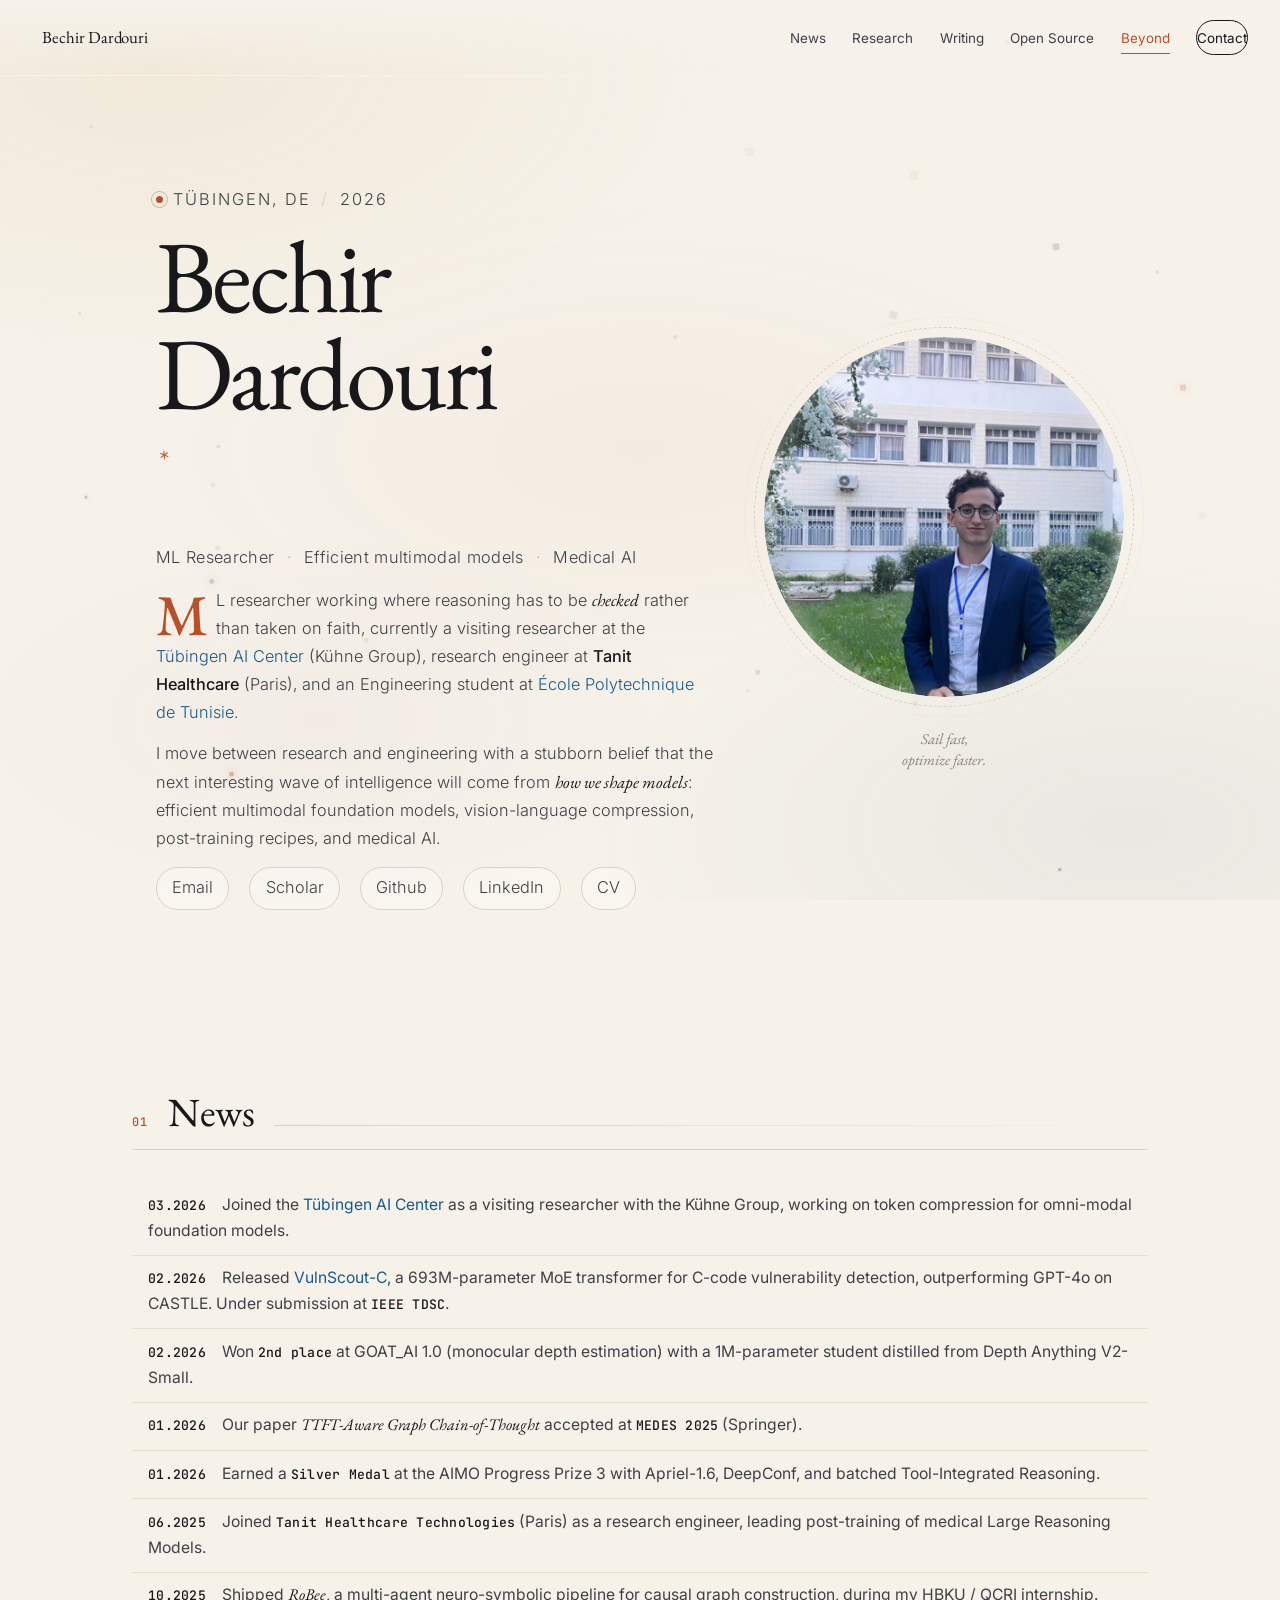
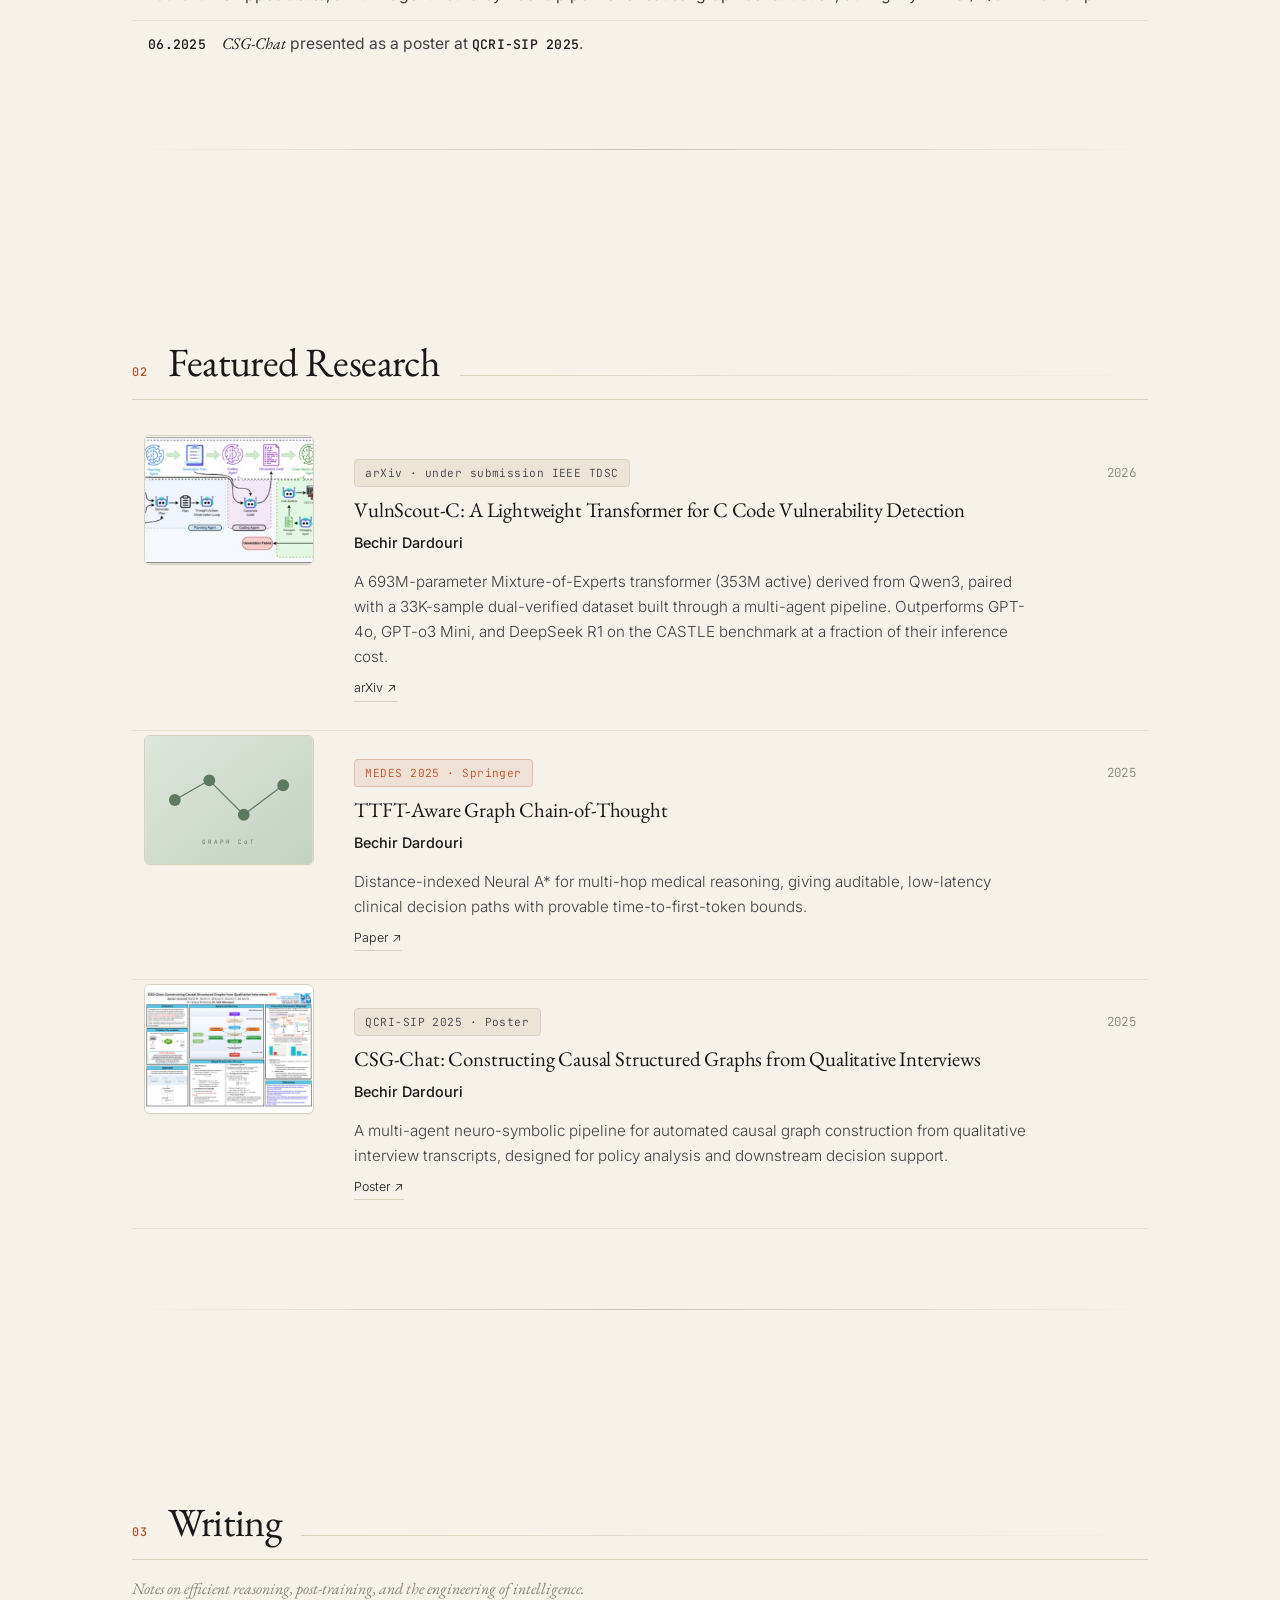
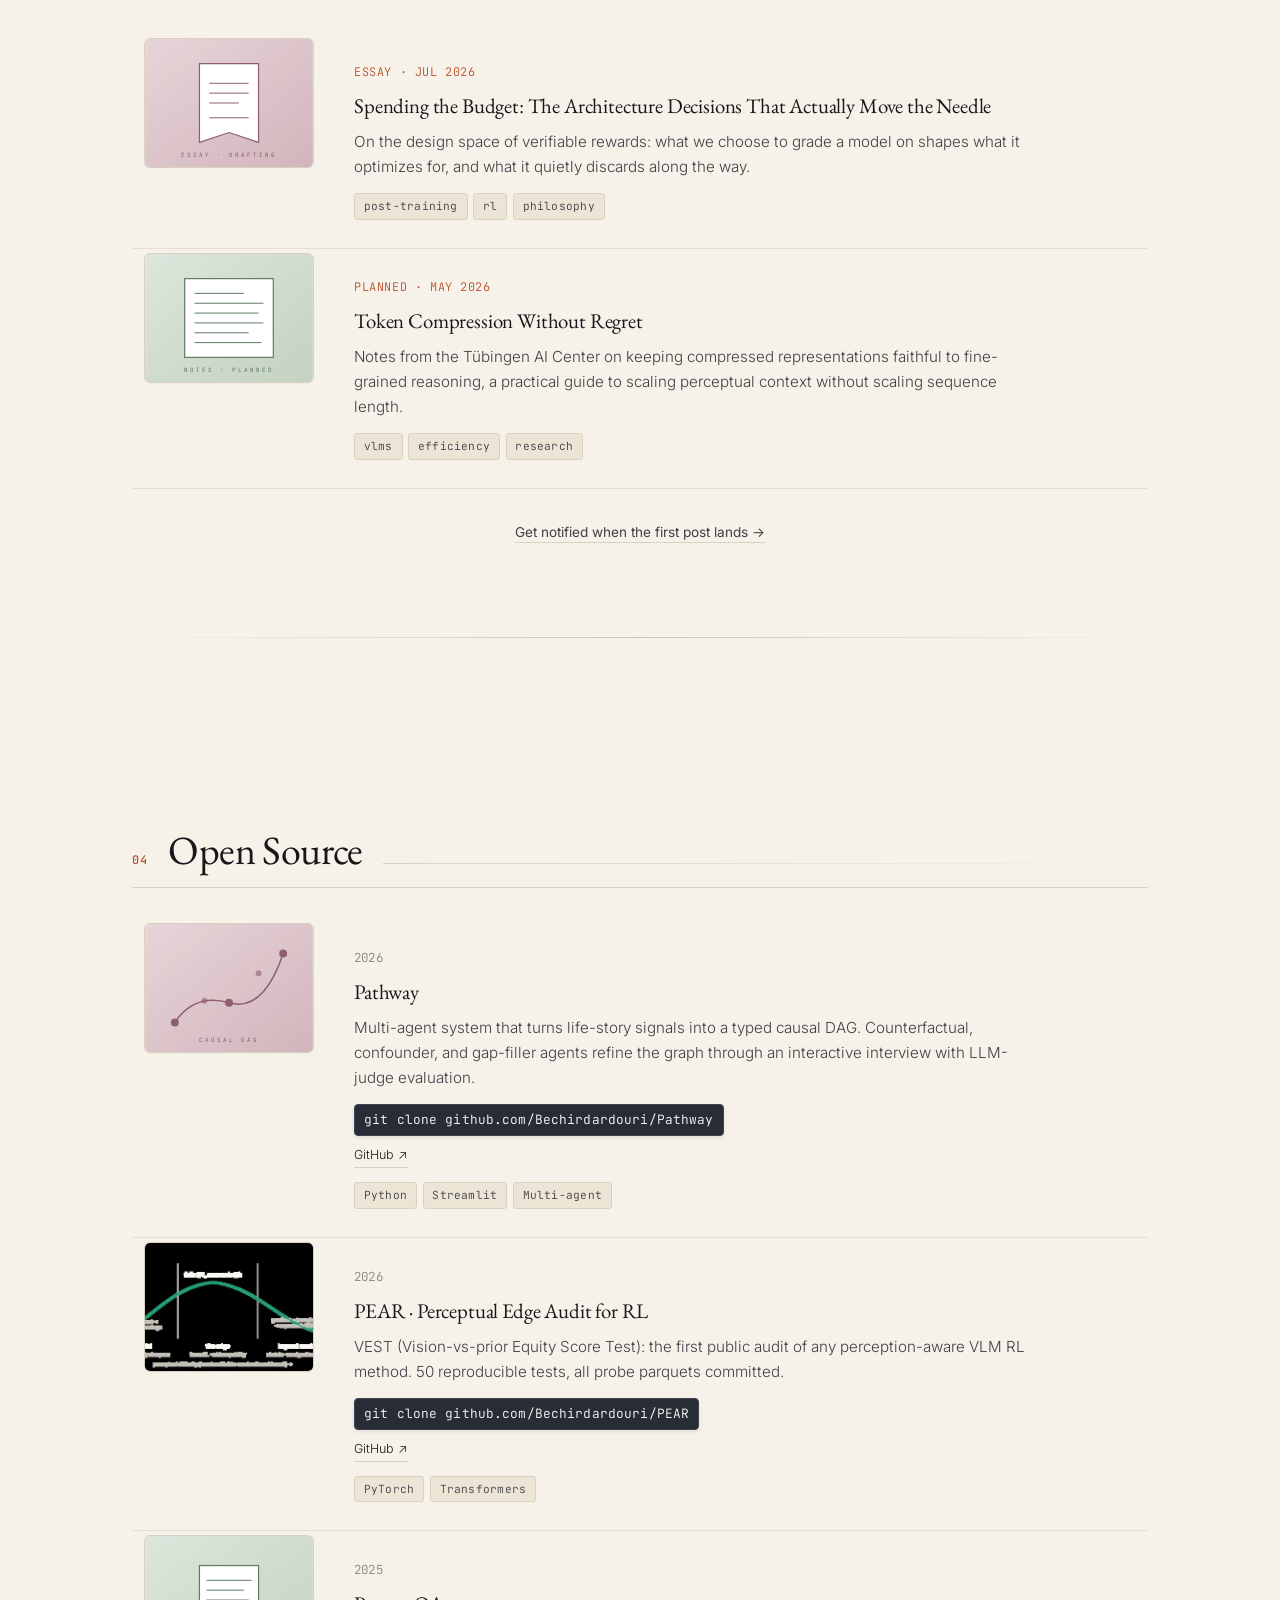
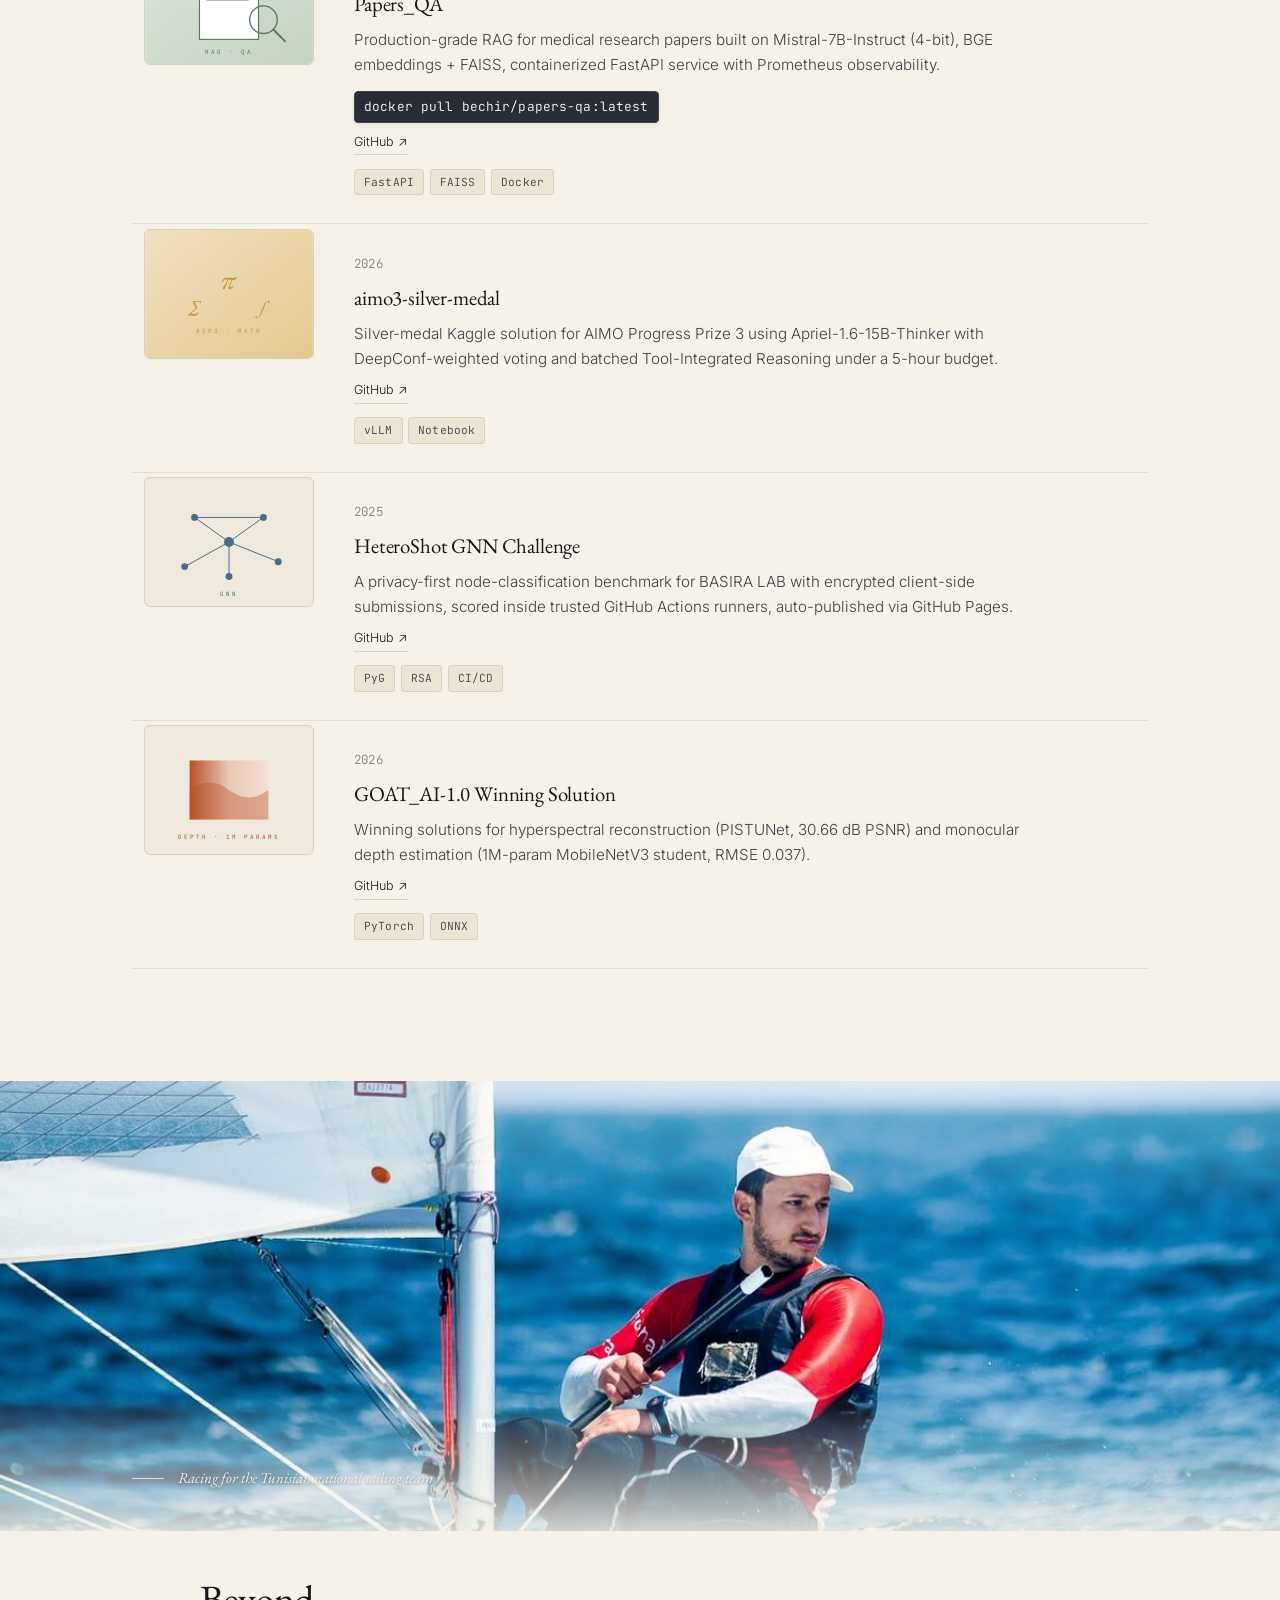
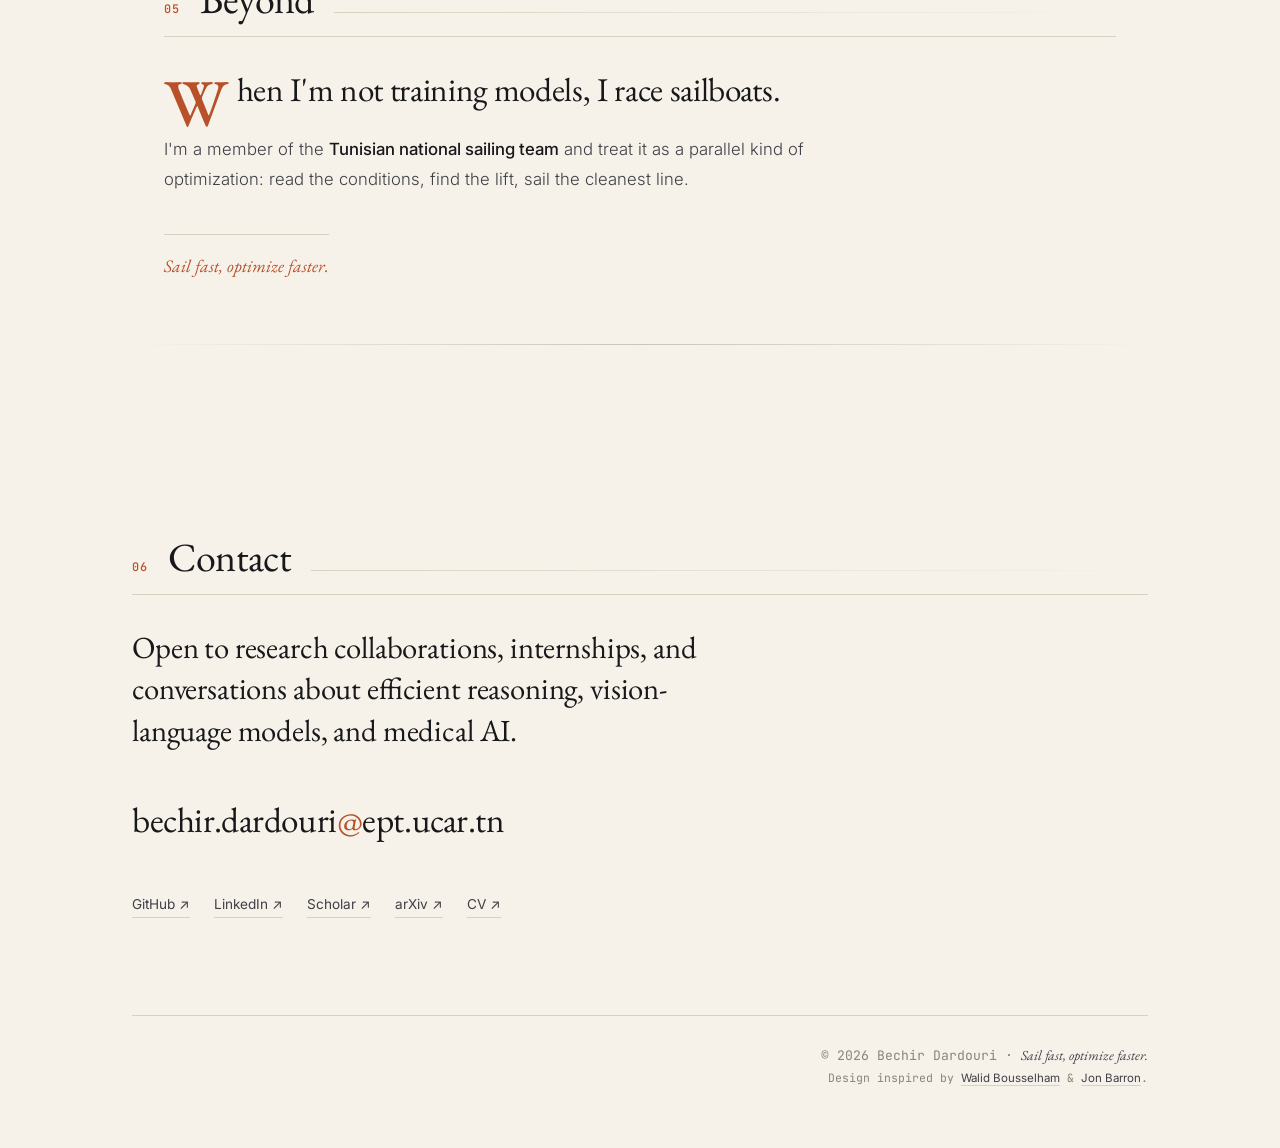
==== commit cf3816c2: "Link essay card to Notion Updated the meta description for clarity and corrected a typo. Changed the" ====
--- a/index.html
+++ b/index.html
@@ -10,7 +10,7 @@
     <title>Bechir Dardouri · ML Researcher · Tübingen AI Center</title>
     <meta name="google-site-verification" content="Xid5AnviSHsgxpguNvx3FMQ67lyMWOB4sU-Z_6amaNw" />
     <meta name="author" content="Bechir Dardouri" />
-    <meta name="description" content="Bechir Dardouri, MWhat We Let Models Be Wrong AboutL researcher at the Tübingen AI Center. Working on efficient multimodal foundation models, vision-language compression, post-training, and medical AI. Previously HBKU/QCRI, Tanit Healthcare." />
+    <meta name="description" content="Bechir Dardouri, ML researcher at the Tübingen AI Center. Working on efficient multimodal foundation models, vision-language compression, post-training, and medical AI. Previously HBKU/QCRI, Tanit Healthcare." />
     <meta name="keywords" content="Bechir Dardouri, machine learning researcher, ML research, efficient reasoning, vision-language models, medical AI, token compression, Tübingen AI Center, École Polytechnique de Tunisie, post-training, RL, VLM" />
     <meta name="robots" content="index, follow, max-image-preview:large" />
     <link rel="canonical" href="https://bechirdardouri.github.io/" />
@@ -410,7 +410,7 @@
                       <div class="paper__meta-row">
                         <span class="paper__date">Essay · Jul 2026</span>
                       </div>
-                      <a href="writing/spending-the-budget.html"><span class="papertitle">Spending the Budget: The Architecture Decisions That Actually Move the Needle</span></a>
+                      <a href="https://app.notion.com/p/Spending-the-Budget-The-Architecture-Decisions-That-Actually-Move-the-Needle-39b4e659361080c39e27ff9a5241f65d?source=copy_link" target="_blank" rel="noopener"><span class="papertitle">Spending the Budget: The Architecture Decisions That Actually Move the Needle</span></a>
                       <p class="paper-abstract">
                         On the design space of verifiable rewards: what we choose to
                         grade a model on shapes what it optimizes for, and what it
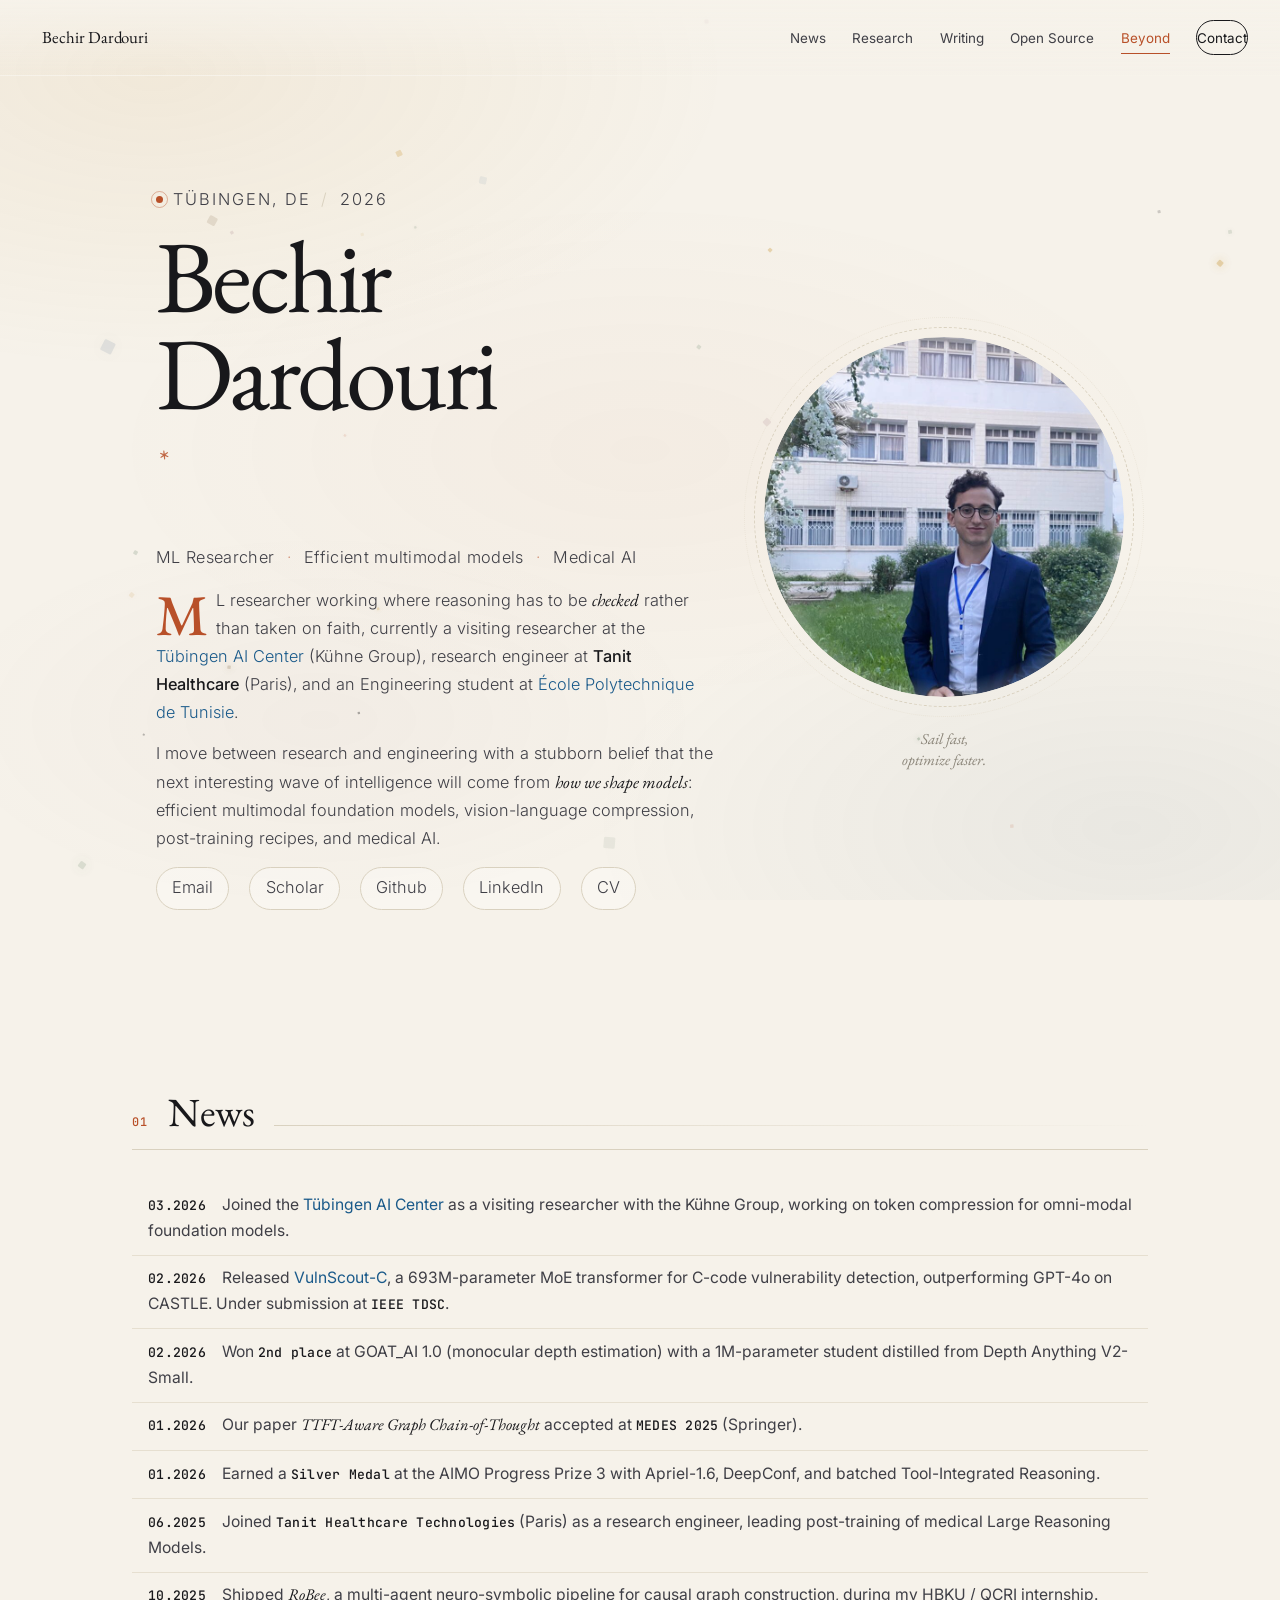
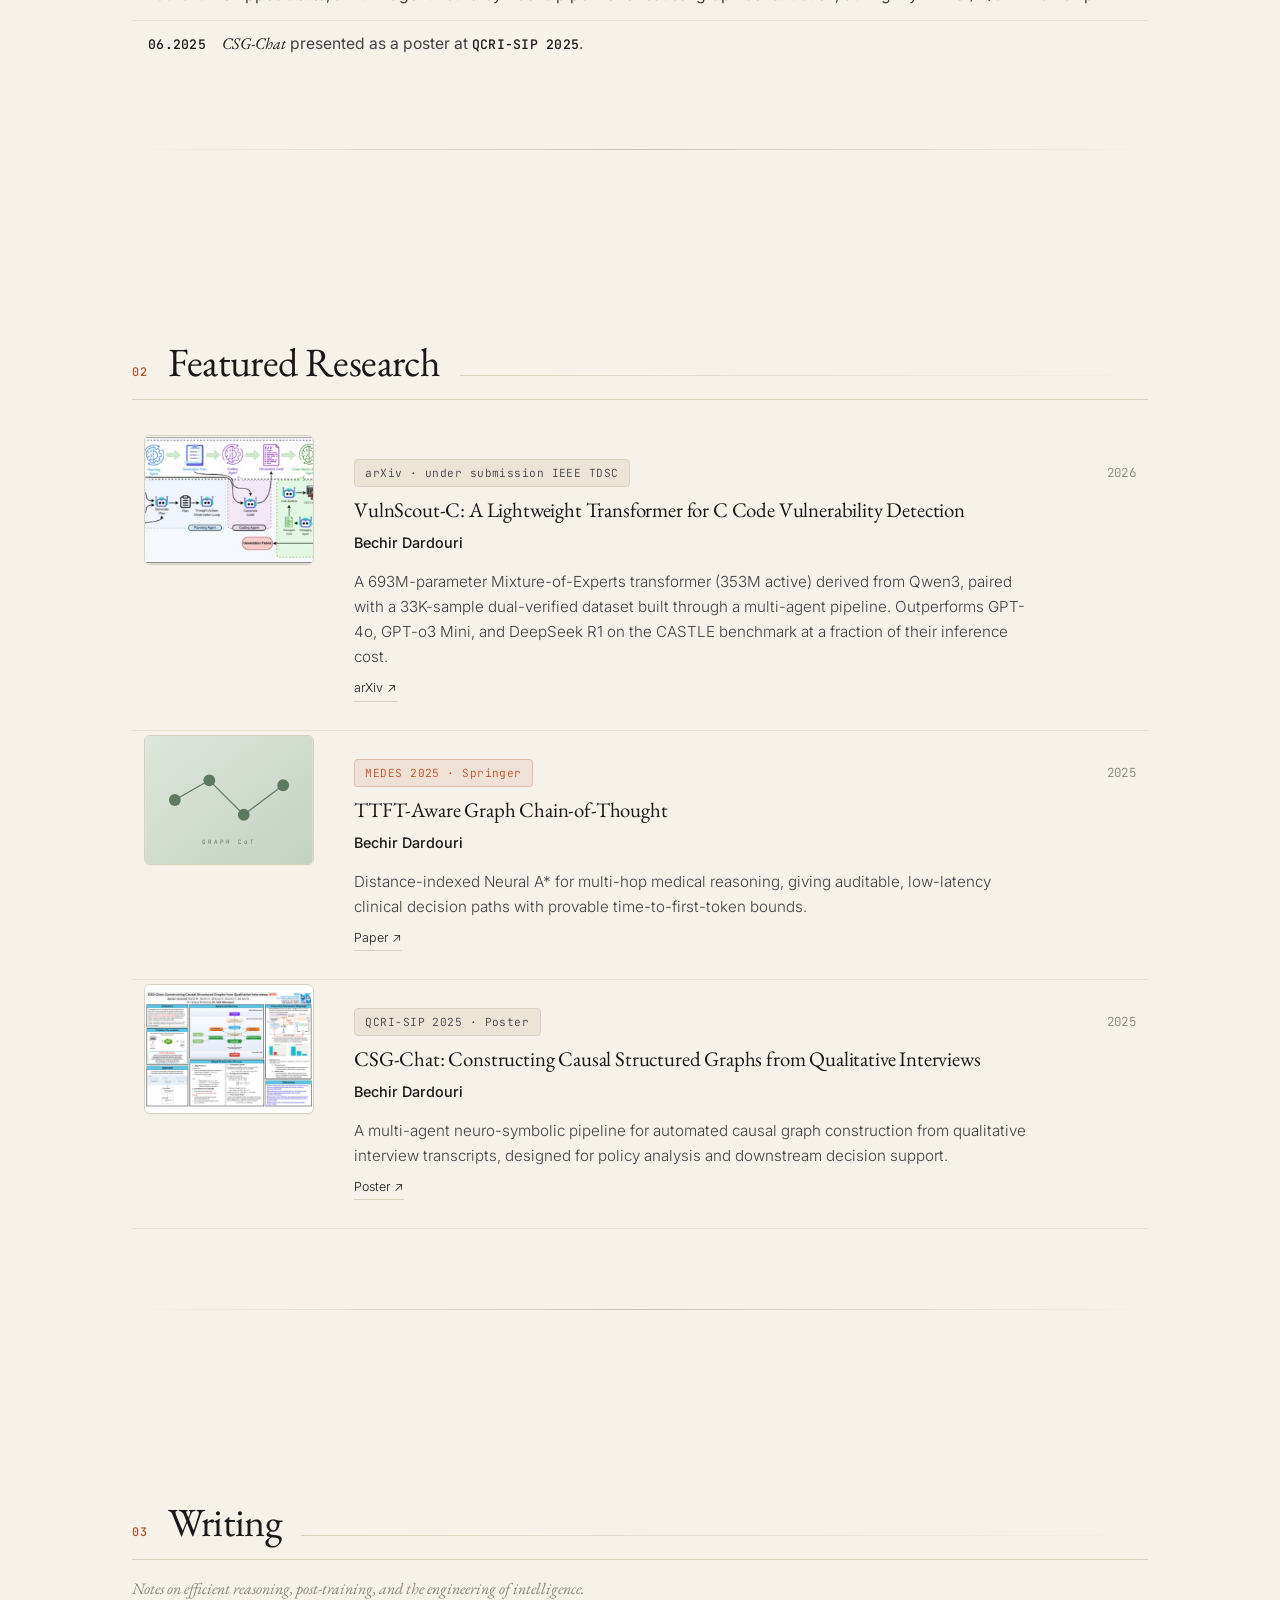
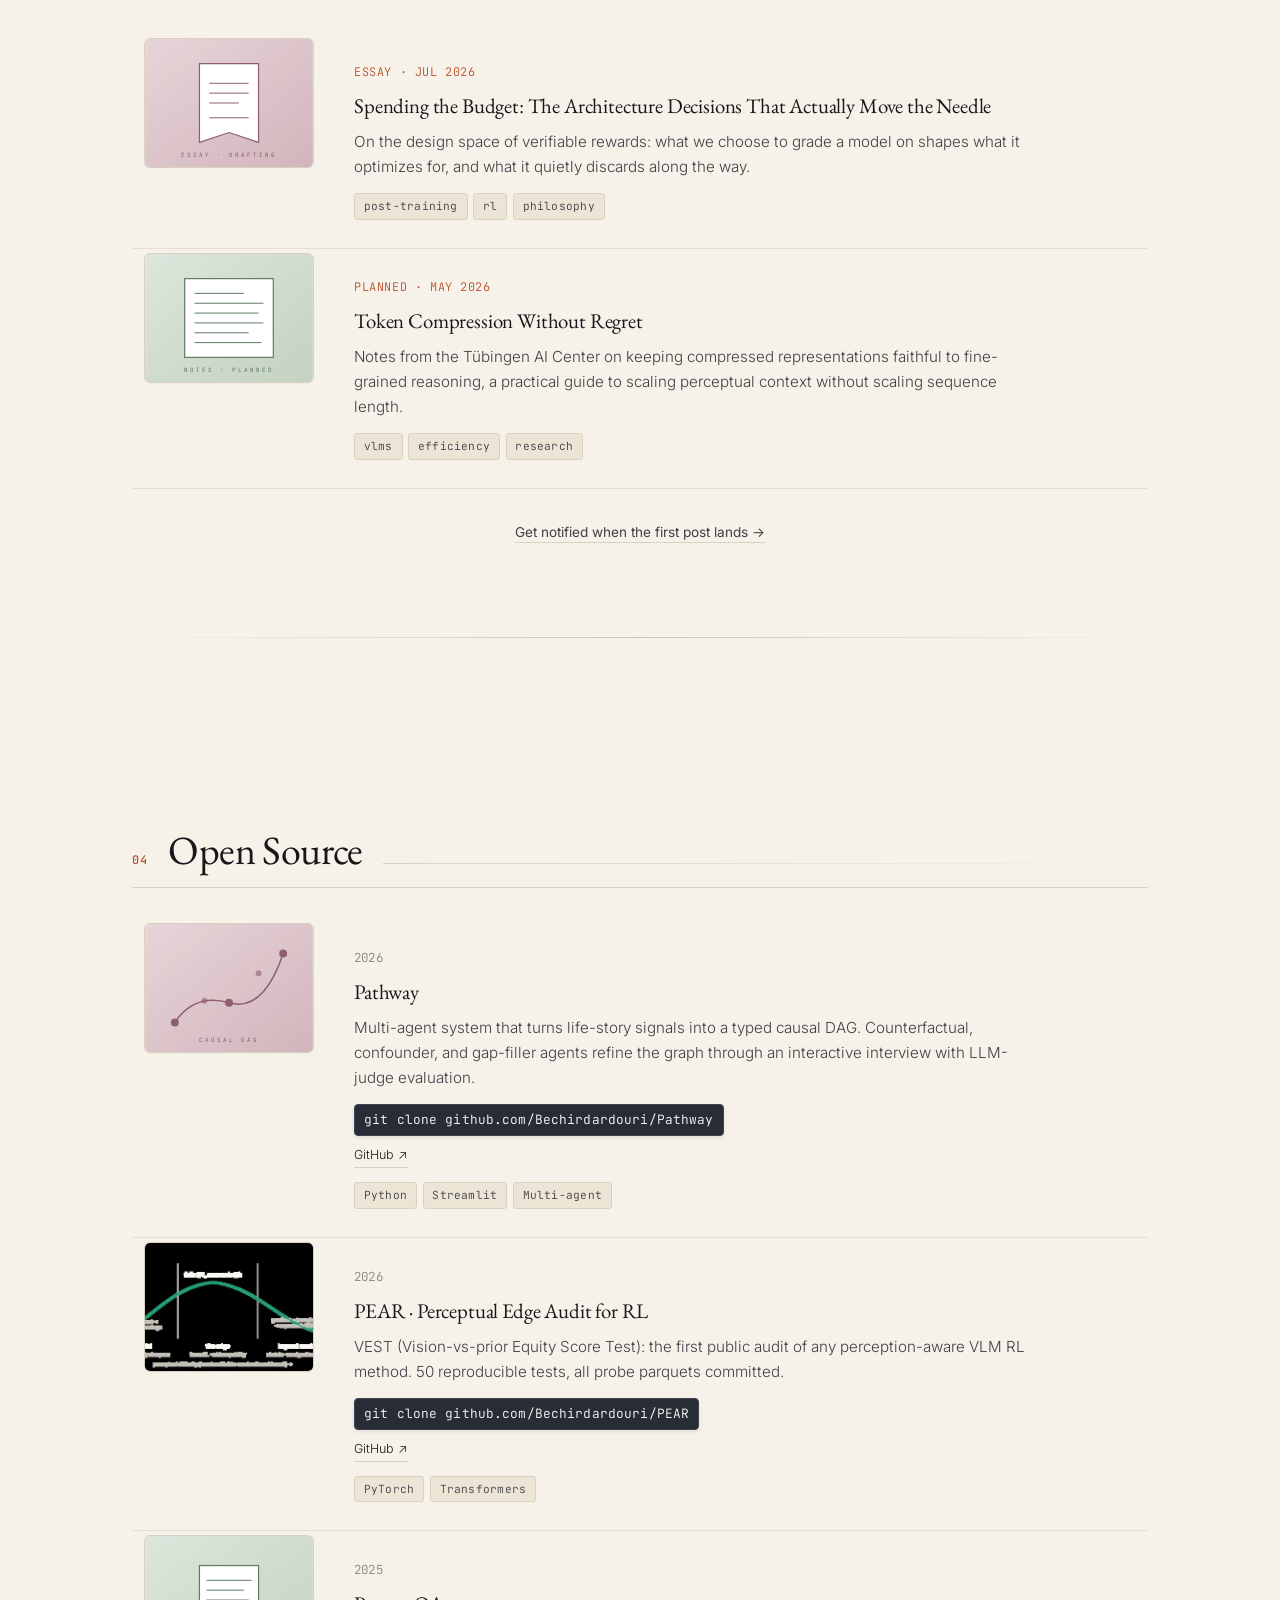
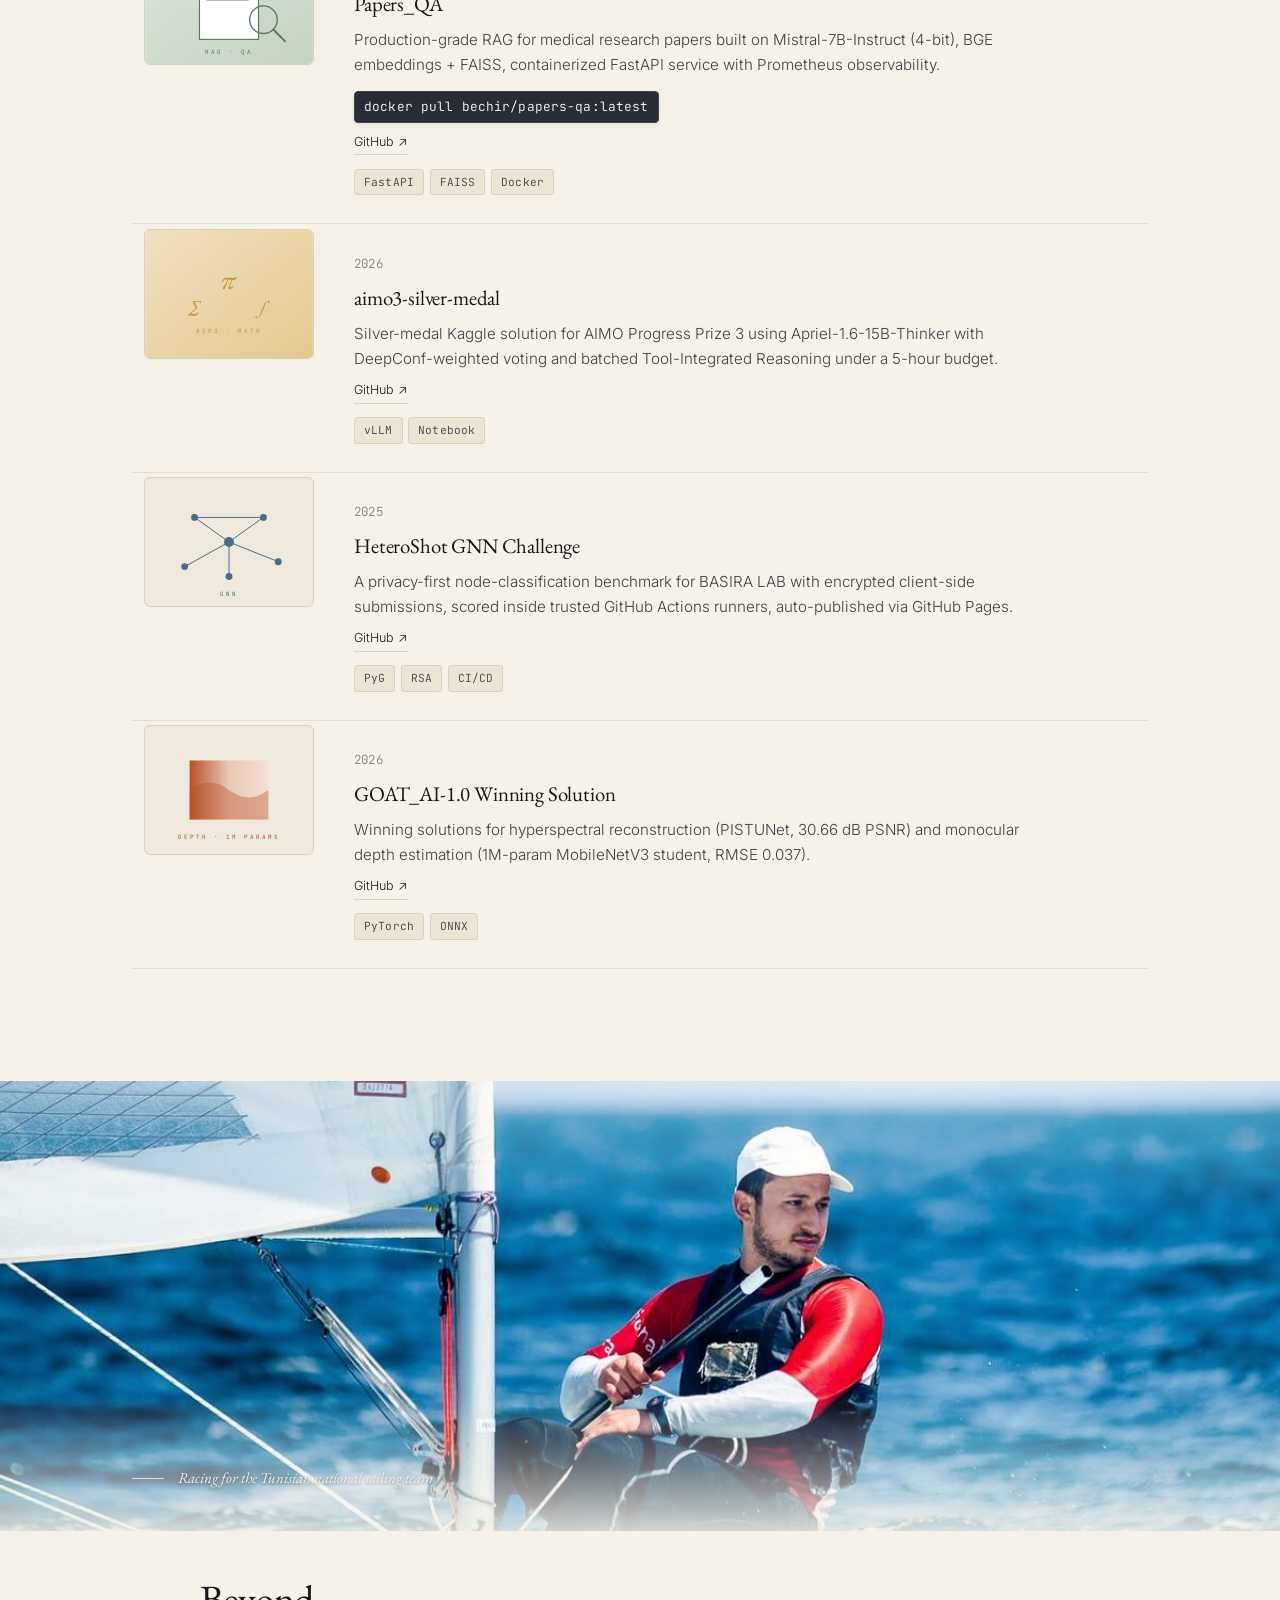
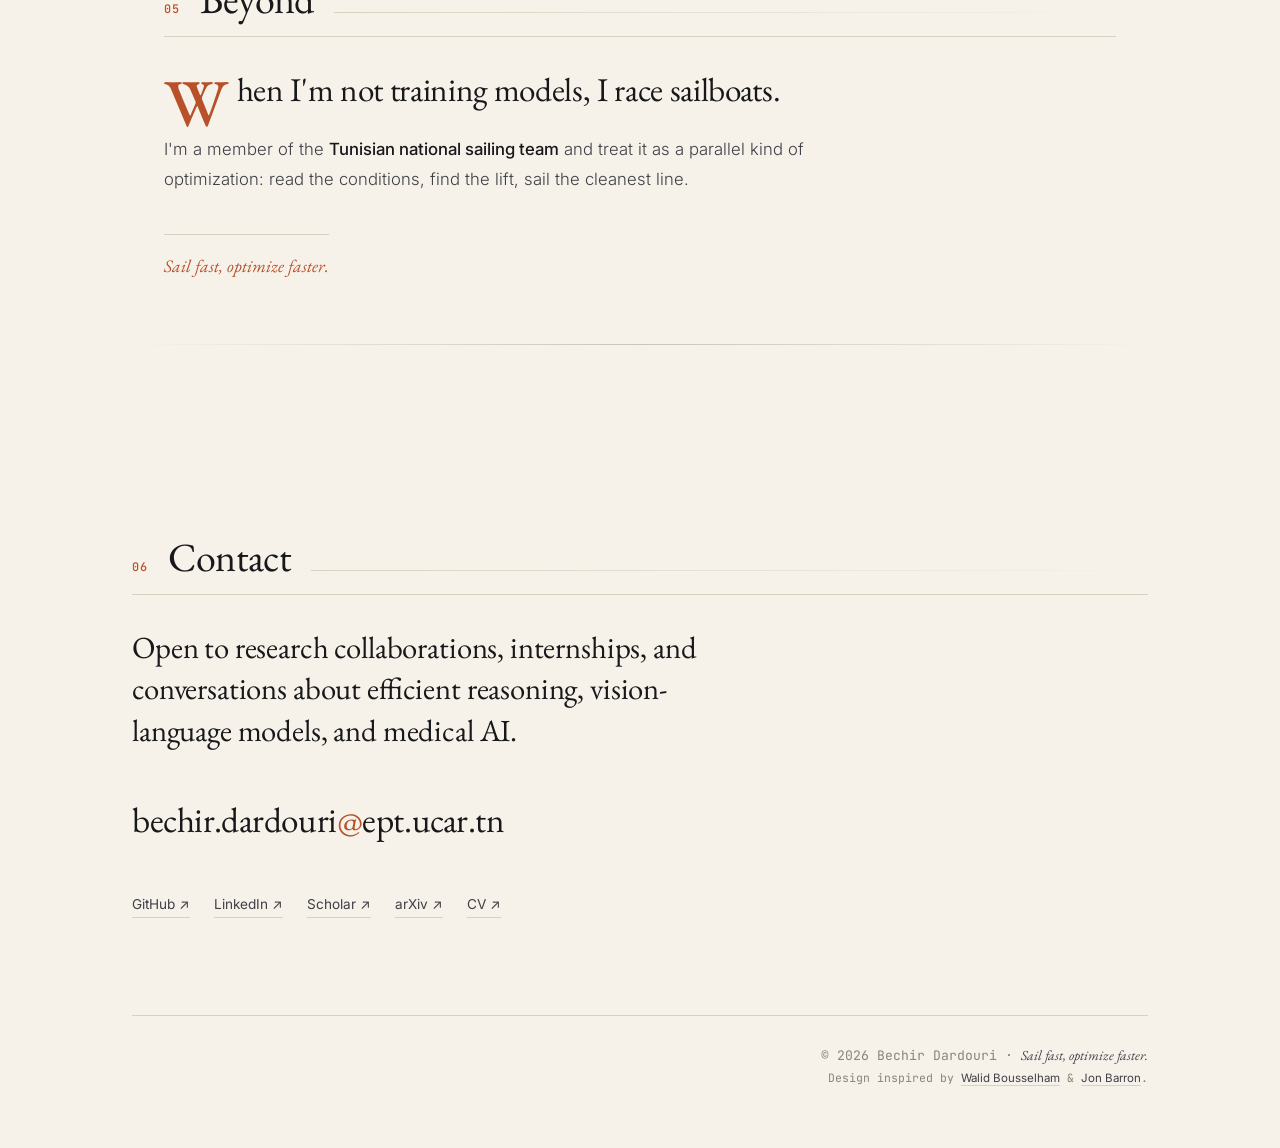
==== commit b667efe5: "Use exact Notion blog link" ====
--- a/index.html
+++ b/index.html
@@ -410,7 +410,7 @@
                       <div class="paper__meta-row">
                         <span class="paper__date">Essay · Jul 2026</span>
                       </div>
-                      <a href="https://app.notion.com/p/Spending-the-Budget-The-Architecture-Decisions-That-Actually-Move-the-Needle-39b4e659361080c39e27ff9a5241f65d?source=copy_link" target="_blank" rel="noopener"><span class="papertitle">Spending the Budget: The Architecture Decisions That Actually Move the Needle</span></a>
+                      <a href="https://app.notion.com/p/Spending-the-Budget-The-Architecture-Decisions-That-Actually-Move-the-Needle-39b4e659361080c39e27ff9a5241f65d" target="_blank" rel="noopener"><span class="papertitle">Spending the Budget: The Architecture Decisions That Actually Move the Needle</span></a>
                       <p class="paper-abstract">
                         On the design space of verifiable rewards: what we choose to
                         grade a model on shapes what it optimizes for, and what it
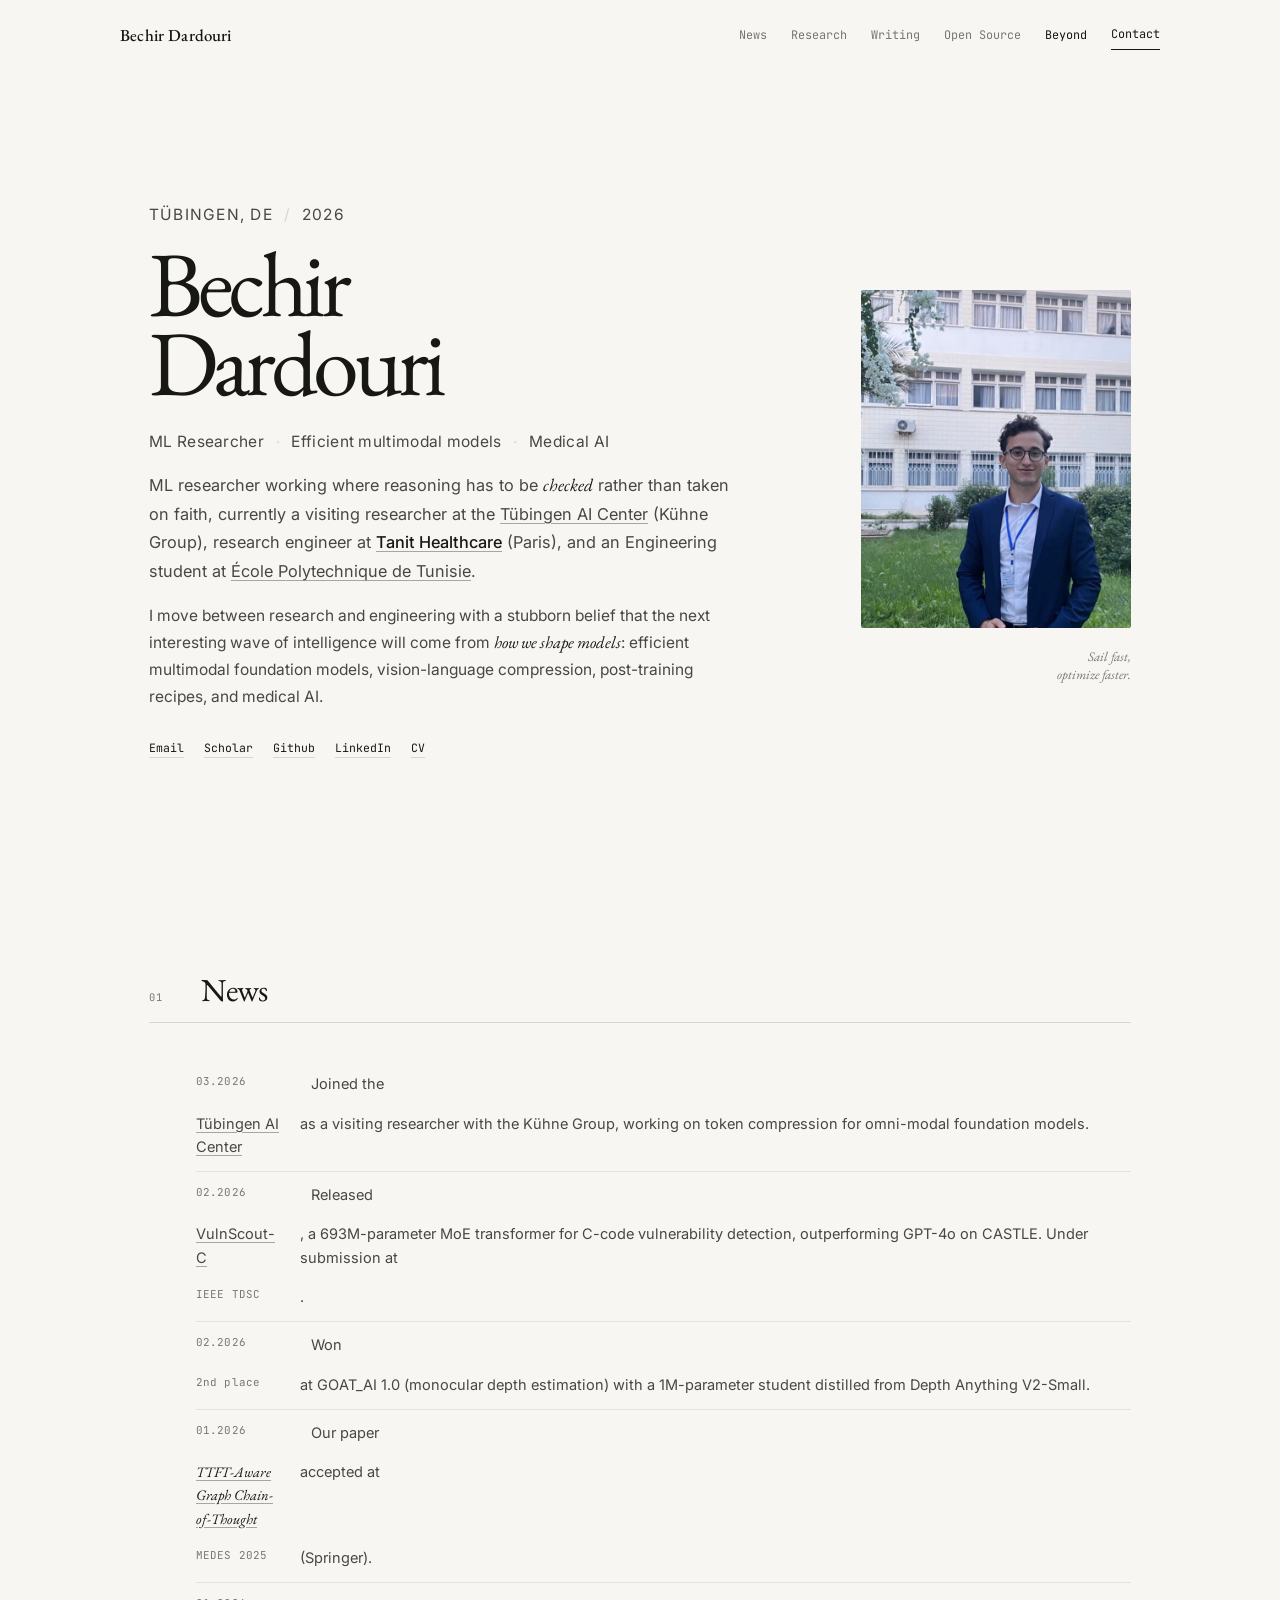
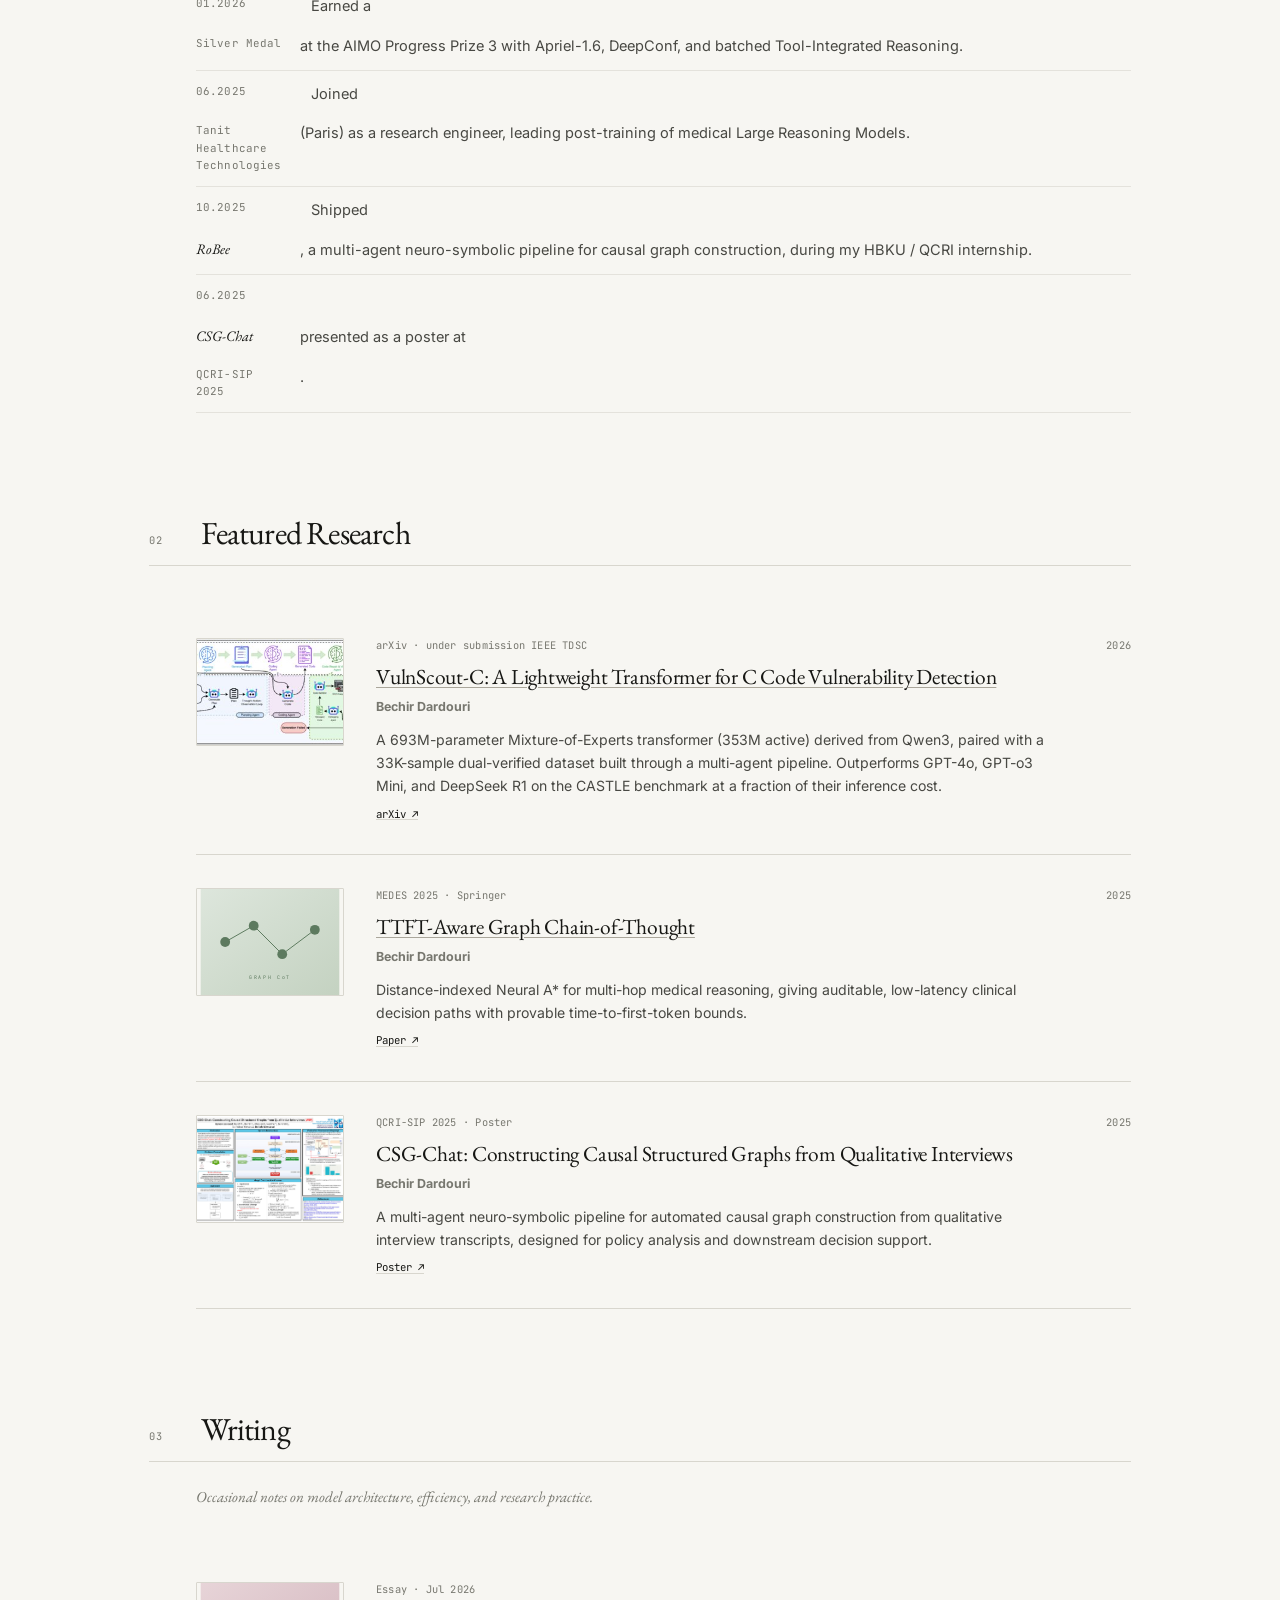
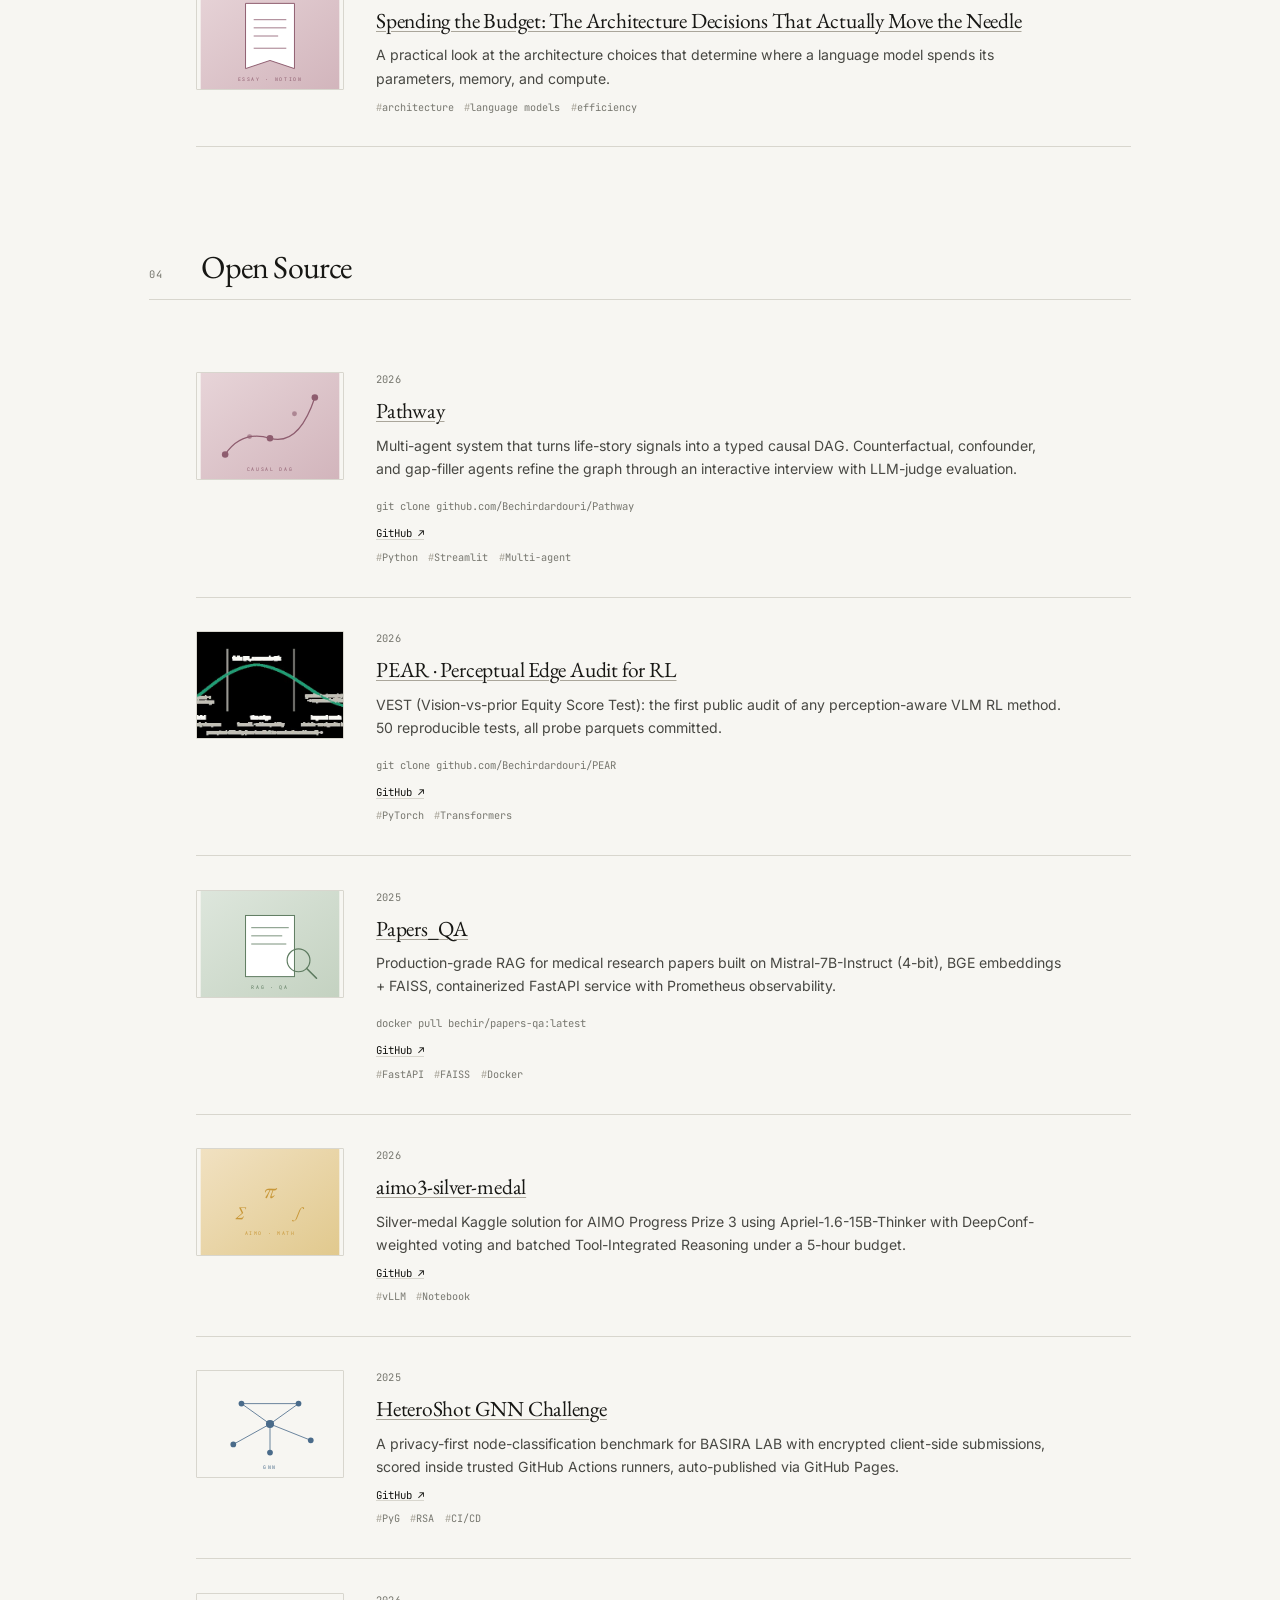
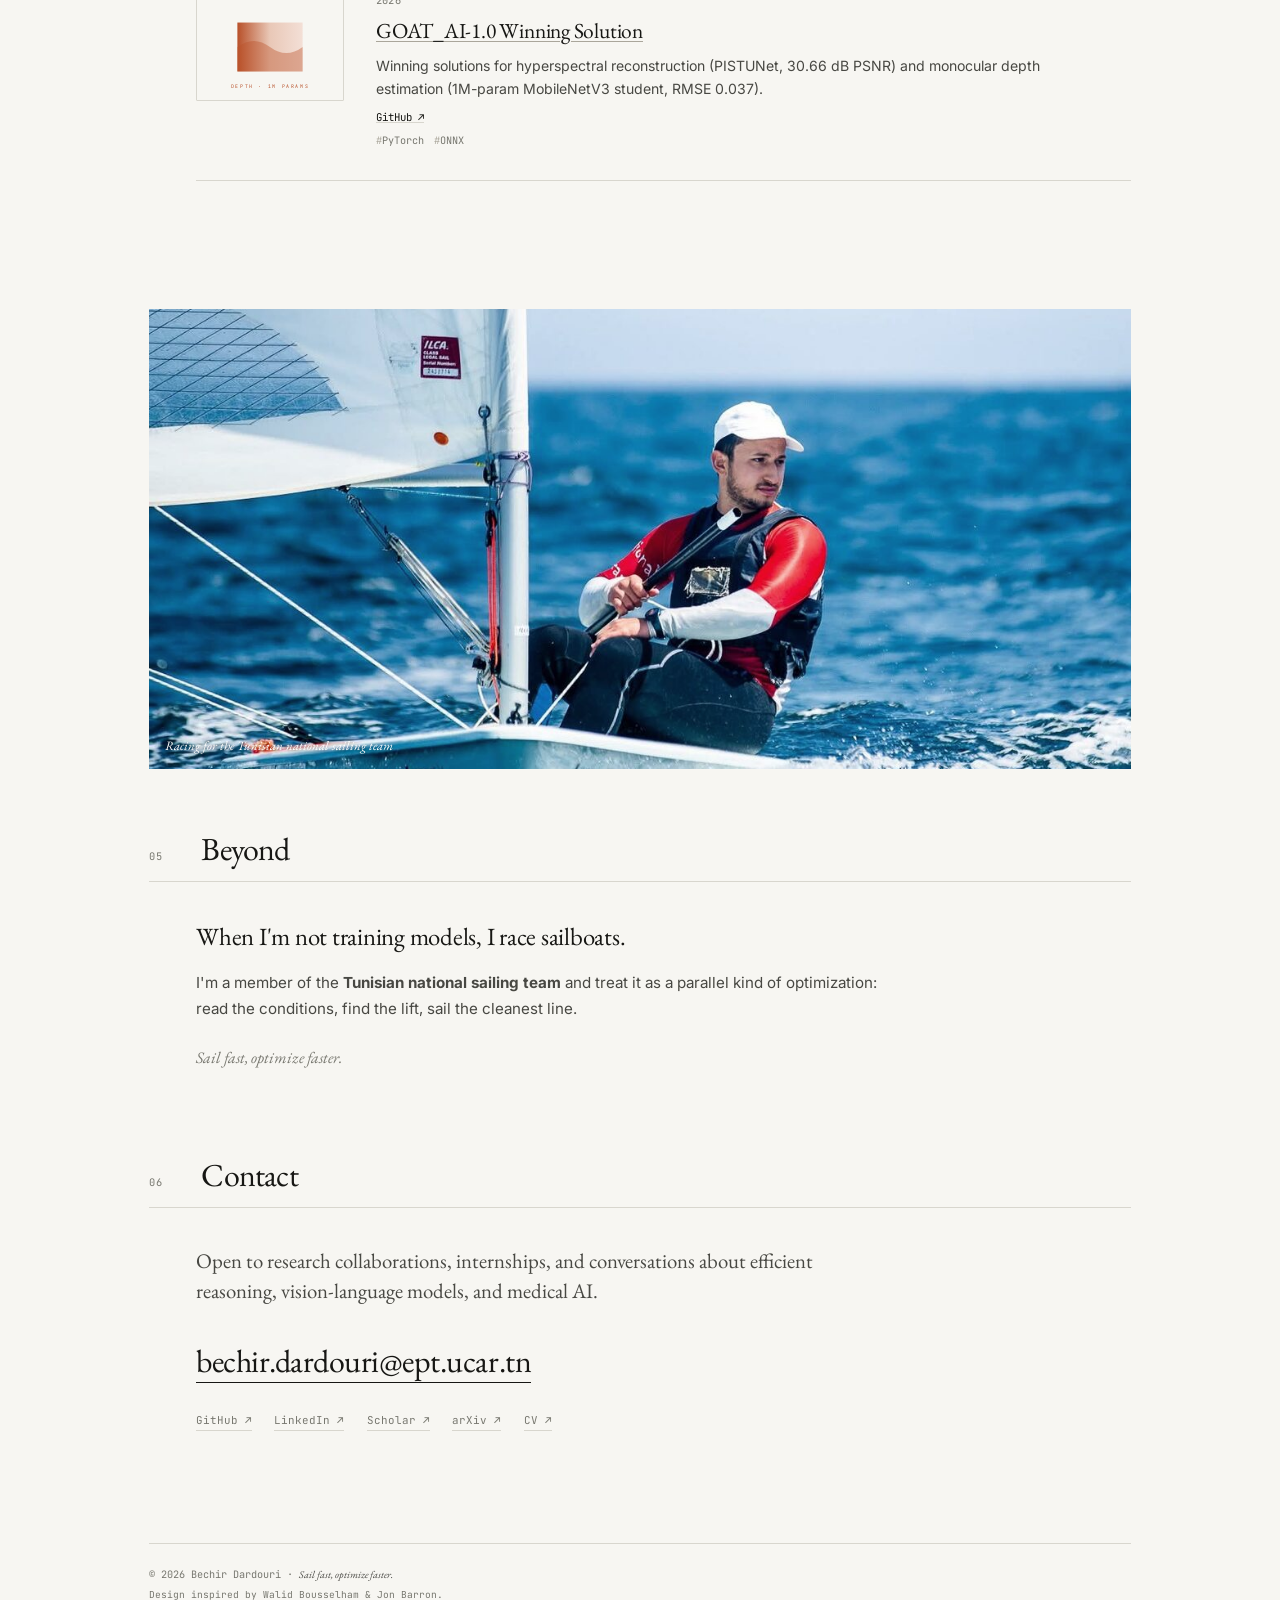
==== commit 49138fee: "Redesign site with quiet editorial style Updated theme color and stylesheet references in the HTML f" ====
--- a/index.html
+++ b/index.html
@@ -4,7 +4,7 @@
     <meta charset="UTF-8" />
     <meta name="viewport" content="width=device-width, initial-scale=1" />
     <meta name="color-scheme" content="light" />
-    <meta name="theme-color" content="#f6f2ea" />
+    <meta name="theme-color" content="#f7f6f2" />
 
     <!-- Primary SEO -->
     <title>Bechir Dardouri · ML Researcher · Tübingen AI Center</title>
@@ -51,7 +51,7 @@
     <link rel="stylesheet" href="https://fonts.googleapis.com/css2?family=EB+Garamond:ital,wght@0,400;0,500;0,600;1,400;1,500&family=Inter:wght@300;400;500;600&family=JetBrains+Mono:wght@400;500&display=swap" media="print" onload="this.media='all'" />
     <noscript><link rel="stylesheet" href="https://fonts.googleapis.com/css2?family=EB+Garamond:ital,wght@0,400;0,500;0,600;1,400;1,500&family=Inter:wght@300;400;500;600&family=JetBrains+Mono:wght@400;500&display=swap" /></noscript>
 
-    <link rel="stylesheet" type="text/css" href="stylesheet.css" />
+    <link rel="stylesheet" type="text/css" href="minimal.css" />
 
     <!-- Structured data: Person -->
     <script type="application/ld+json">
@@ -121,21 +121,7 @@
       "inLanguage": "en"
     }
     </script>
-
-    <!-- Google Analytics (GA4): replace G-XXXXXXXXXX with your Measurement ID -->
-    <script async src="https://www.googletagmanager.com/gtag/js?id=G-XXXXXXXXXX"></script>
-    <script>
-      window.dataLayer = window.dataLayer || [];
-      function gtag(){dataLayer.push(arguments);}
-      gtag('js', new Date());
-      gtag('config', 'G-XXXXXXXXXX', {
-        'anonymize_ip': true,
-        'page_title': document.title,
-        'page_location': window.location.href
-      });
-    </script>
-    <!-- End Google Analytics -->
-  </head>
+</head>
 
   <body>
     <a href="#main" class="skip-link">Skip to content</a>
@@ -381,7 +367,7 @@
                 <h2 class="section-h">Writing</h2>
                 <span class="section-h__line" aria-hidden="true"></span>
               </header>
-              <p class="section-hint">Notes on efficient reasoning, post-training, and the engineering of intelligence.</p>
+              <p class="section-hint">Occasional notes on model architecture, efficiency, and research practice.</p>
 
               <table class="papers" role="presentation">
                 <tbody>
@@ -402,7 +388,7 @@
                           <line x1="65" y1="65" x2="95" y2="65" stroke="#8e5d6f" stroke-width="1"/>
                           <line x1="65" y1="80" x2="105" y2="80" stroke="#8e5d6f" stroke-width="1"/>
                           <text x="85" y="120" font-family="JetBrains Mono, monospace" font-size="6"
-                                fill="#8e5d6f" text-anchor="middle" letter-spacing="2">ESSAY · DRAFTING</text>
+                                fill="#8e5d6f" text-anchor="middle" letter-spacing="2">ESSAY · NOTION</text>
                         </svg>
                       </div>
                     </td>
@@ -412,59 +398,20 @@
                       </div>
                       <a href="https://app.notion.com/p/Spending-the-Budget-The-Architecture-Decisions-That-Actually-Move-the-Needle-39b4e659361080c39e27ff9a5241f65d" target="_blank" rel="noopener"><span class="papertitle">Spending the Budget: The Architecture Decisions That Actually Move the Needle</span></a>
                       <p class="paper-abstract">
-                        On the design space of verifiable rewards: what we choose to
-                        grade a model on shapes what it optimizes for, and what it
-                        quietly discards along the way.
+                        A practical look at the architecture choices that determine where a language model spends its parameters, memory, and compute.
                       </p>
                       <div class="paper__tag-row">
-                        <span class="paper-tag">post-training</span>
-                        <span class="paper-tag">rl</span>
-                        <span class="paper-tag">philosophy</span>
-                      </div>
-                    </td>
-                  </tr>
-
-                  <tr class="paper">
-                    <td class="paper__thumb">
-                      <div class="thumb thumb--sage" aria-hidden="true">
-                        <svg viewBox="0 0 170 130" xmlns="http://www.w3.org/2000/svg">
-                          <rect width="170" height="130" fill="url(#g2)"/>
-                          <rect x="40" y="25" width="90" height="80" fill="#fff" stroke="#5d7a5f" stroke-width="1.2"/>
-                          <line x1="50" y1="40" x2="100" y2="40" stroke="#5d7a5f" stroke-width="1"/>
-                          <line x1="50" y1="50" x2="120" y2="50" stroke="#5d7a5f" stroke-width="1"/>
-                          <line x1="50" y1="60" x2="115" y2="60" stroke="#5d7a5f" stroke-width="1"/>
-                          <line x1="50" y1="70" x2="120" y2="70" stroke="#5d7a5f" stroke-width="1"/>
-                          <line x1="50" y1="80" x2="105" y2="80" stroke="#5d7a5f" stroke-width="1"/>
-                          <line x1="50" y1="90" x2="118" y2="90" stroke="#5d7a5f" stroke-width="1"/>
-                          <text x="85" y="120" font-family="JetBrains Mono, monospace" font-size="6"
-                                fill="#5d7a5f" text-anchor="middle" letter-spacing="2">NOTES · PLANNED</text>
-                        </svg>
-                      </div>
-                    </td>
-                    <td class="paper__body">
-                      <div class="paper__meta-row">
-                        <span class="paper__date">Planned · May 2026</span>
-                      </div>
-                      <span class="papertitle">Token Compression Without Regret</span>
-                      <p class="paper-abstract">
-                        Notes from the Tübingen AI Center on keeping compressed
-                        representations faithful to fine-grained reasoning, a
-                        practical guide to scaling perceptual context without
-                        scaling sequence length.
-                      </p>
-                      <div class="paper__tag-row">
-                        <span class="paper-tag">vlms</span>
+                        <span class="paper-tag">architecture</span>
+                        <span class="paper-tag">language models</span>
                         <span class="paper-tag">efficiency</span>
-                        <span class="paper-tag">research</span>
-                      </div>
-                    </td>
-                  </tr>
+                      </div>
+                    </td>
+                  </tr>
+
+                  
 
                 </tbody>
               </table>
-              <p class="writing-cta">
-                <a href="#contact">Get notified when the first post lands →</a>
-              </p>
             </section>
 
             <hr class="divider" />
--- a/minimal.css
+++ b/minimal.css
@@ -0,0 +1,204 @@
+/* A quiet, editorial system for Bechir Dardouri */
+:root {
+  --paper: #f7f6f2;
+  --ink: #171714;
+  --text: #484843;
+  --muted: #77776f;
+  --line: #d8d6ce;
+  --accent: #a33f27;
+  --serif: "EB Garamond", "Iowan Old Style", Georgia, serif;
+  --sans: Inter, -apple-system, BlinkMacSystemFont, "Helvetica Neue", sans-serif;
+  --mono: "JetBrains Mono", ui-monospace, monospace;
+  --page: 1040px;
+}
+
+* { box-sizing: border-box; }
+html { scroll-behavior: smooth; scroll-padding-top: 6rem; }
+body {
+  margin: 0;
+  background: var(--paper);
+  color: var(--ink);
+  font-family: var(--sans);
+  font-size: 15px;
+  line-height: 1.65;
+  -webkit-font-smoothing: antialiased;
+  text-rendering: optimizeLegibility;
+}
+body::before { display: none; }
+::selection { background: #ead7cf; color: var(--ink); }
+a { color: inherit; text-decoration-color: #aaa69b; text-underline-offset: .2em; }
+a:hover { color: var(--accent); text-decoration-color: var(--accent); }
+:focus-visible { outline: 2px solid var(--accent); outline-offset: 4px; }
+.skip-link { position: fixed; left: 1rem; top: -5rem; z-index: 1000; background: var(--ink); color: white; padding: .7rem 1rem; }
+.skip-link:focus { top: 1rem; }
+
+/* Remove ornamental effects: the work and words carry the page. */
+#pixel-field, #cursor-dot, #cursor-ring, .reading-progress,
+.portrait__ring, .name__ast, .dot-pulse, .section-h__line { display: none !important; }
+.reveal, .reveal.is-visible { opacity: 1 !important; transform: none !important; transition: none !important; }
+
+.site-nav {
+  position: sticky;
+  top: 0;
+  z-index: 30;
+  width: 100%;
+  min-height: 72px;
+  padding: 0 max(28px, calc((100vw - var(--page)) / 2));
+  display: flex;
+  align-items: center;
+  justify-content: space-between;
+  background: rgba(247,246,242,.94);
+  border-bottom: 1px solid transparent;
+  backdrop-filter: blur(12px);
+  -webkit-backdrop-filter: blur(12px);
+}
+.site-nav.is-scrolled { padding: 0 max(28px, calc((100vw - var(--page)) / 2)); background: rgba(247,246,242,.96); border-bottom-color: var(--line); }
+.nav-mark { display: inline-flex; align-items: center; color: var(--ink); text-decoration: none; }
+.nav-mark__sig { display: none; }
+.nav-mark__full { position: static !important; opacity: 1 !important; font: 500 1.05rem/1 var(--serif); letter-spacing: .01em; }
+.nav-links { display: flex; align-items: center; gap: 1.5rem; font: 400 .74rem/1 var(--mono); }
+.nav-links a { color: var(--muted); text-decoration: none; padding: .5rem 0; }
+.nav-links a::after { display: none; }
+.nav-links a:hover, .nav-links a.is-active { color: var(--ink); }
+.nav-cta { color: var(--ink) !important; border: 0; border-bottom: 1px solid var(--ink); border-radius: 0; padding: .35rem 0; }
+.nav-cta:hover { background: transparent; color: var(--accent) !important; border-color: var(--accent); }
+
+#top { display: block; }
+table.page { display: block; width: 100%; max-width: var(--page); margin: 0 auto; padding: 0 28px; border: 0; }
+table.page > tbody, table.page > tbody > tr, table.page > tbody > tr > td { display: block; width: 100%; }
+
+/* Introduction */
+table.hero { display: table; width: 100%; margin: 0; padding: 8rem 0 7rem; border-collapse: separate; border-spacing: 0; }
+table.hero td { padding: 0; vertical-align: middle; }
+.hero__text { width: 68%; padding-right: 5rem !important; }
+.hero__portrait { width: 32%; text-align: right; }
+.meta-line { margin: 0 0 1.2rem; color: var(--muted); font: 400 .68rem/1 var(--mono); letter-spacing: .08em; text-transform: uppercase; }
+.meta-sep { margin: 0 .35rem; color: var(--line); }
+.name { margin: 0 0 1.6rem; font: 400 clamp(3.8rem, 7.2vw, 6.4rem)/.86 var(--serif); letter-spacing: -.055em; }
+.name__word { display: block; overflow: visible; }
+.name__word > .name__letter { opacity: 1; transform: none; animation: none; }
+.hero__role { margin: 0 0 2.2rem; color: var(--ink); font: 400 .73rem/1.5 var(--mono); letter-spacing: .02em; }
+.hero__role-sep { margin: 0 .45rem; color: var(--line); }
+.hero__text p { max-width: 39rem; margin: 0 0 1rem; color: var(--text); font: 400 .97rem/1.75 var(--sans); }
+.hero__lead { font-size: 1.02rem !important; }
+.has-dropcap::first-letter { float: none; margin: 0; color: inherit; font: inherit; }
+.hero__text em { color: var(--ink); font: italic 1.08em var(--serif); }
+.hero__text strong { color: var(--ink); font-weight: 500; }
+.hero__links { display: flex; flex-wrap: wrap; gap: 1.25rem; margin-top: 2rem !important; font: 400 .72rem/1 var(--mono) !important; }
+.hero__links a { padding: 0 0 .2rem; color: var(--ink); background: none; border: 0; border-bottom: 1px solid var(--line); border-radius: 0; text-decoration: none; }
+.hero__links a:hover { color: var(--accent); background: none; border-color: var(--accent); }
+.portrait { display: inline-block; width: min(100%, 270px); aspect-ratio: 4/5; }
+.profile-pic { display: block; width: 100%; height: 100%; object-fit: cover; object-position: 50% 28%; border-radius: 2px; filter: grayscale(12%) contrast(1.02); mask-image: none; -webkit-mask-image: none; transition: filter .25s ease; }
+.portrait:hover .profile-pic { transform: none; filter: grayscale(0) contrast(1.02); }
+.portrait__caption { margin: .75rem 0 0; color: var(--muted); font: italic .82rem/1.4 var(--serif); text-align: right; }
+
+/* Section rhythm */
+.content-section { padding: 5.5rem 0 1rem; }
+.section-h-row { display: grid; grid-template-columns: 38px 1fr; align-items: baseline; gap: .9rem; margin: 0 0 2.4rem; padding: 0 0 1rem; border-bottom: 1px solid var(--line); }
+.section-h__num { color: var(--muted); font: 400 .65rem/1 var(--mono); letter-spacing: .06em; }
+.section-h { margin: 0; font: 400 2rem/1 var(--serif); letter-spacing: -.025em; }
+.section-hint { max-width: 38rem; margin: -.9rem 0 2.5rem 47px; color: var(--muted); font: italic .95rem/1.5 var(--serif); }
+hr.divider { display: none; }
+
+/* News */
+.news-item { margin-left: 47px; }
+.news-item p { position: static; display: grid; grid-template-columns: 88px 1fr; gap: 1rem; margin: 0; padding: .75rem 0; color: var(--text); font-size: .91rem; line-height: 1.6; border-bottom: 1px solid #e4e2dc; transition: none; }
+.news-item p::before { display: none; }
+.news-item p:hover { padding-left: 0; background: none; }
+.news-item strong { color: var(--muted); font: 400 .68rem/1.6 var(--mono); letter-spacing: .01em; }
+.news-item em { color: var(--ink); font: italic 1em var(--serif); }
+
+/* Research, writing, and projects */
+table.papers { width: calc(100% - 47px); margin-left: 47px; border-collapse: collapse; }
+table.papers tr.paper { background: none; }
+table.papers tr.paper:hover { background: none; }
+table.papers td { padding: 2.1rem 0; vertical-align: top; border-bottom: 1px solid var(--line); }
+.paper__thumb { width: 180px; padding-right: 2rem !important; }
+.thumb { display: block; width: 148px; height: 108px; border: 1px solid var(--line); border-radius: 1px; overflow: hidden; box-shadow: none; transition: opacity .2s ease; }
+.thumb::after { display: none; }
+.thumb svg, .thumb img { width: 100%; height: 100%; display: block; object-fit: cover; }
+tr.paper:hover .thumb { transform: none; border-color: var(--line); box-shadow: none; opacity: .78; }
+.paper__body { color: var(--text); font: 400 .9rem/1.65 var(--sans); }
+.paper__meta-row { display: flex; justify-content: space-between; align-items: center; gap: 1rem; margin: 0 0 .65rem; }
+.paper__venue-badge, .paper__venue-badge--accent { padding: 0; color: var(--muted); background: none; border: 0; border-radius: 0; font: 400 .65rem/1.4 var(--mono); letter-spacing: .02em; }
+.paper__year, .paper__date { color: var(--muted); font: 400 .65rem/1.4 var(--mono); letter-spacing: .02em; text-transform: none; }
+.papertitle { color: var(--ink); font: 400 1.34rem/1.25 var(--serif); letter-spacing: -.01em; }
+a > .papertitle { padding: 0; background: none; text-decoration: underline; text-decoration-color: transparent; text-underline-offset: .16em; transition: color .2s ease, text-decoration-color .2s ease; }
+a:hover > .papertitle { color: var(--accent); background: none; text-decoration-color: var(--accent); }
+.paper__authors { margin: .35rem 0 .65rem !important; color: var(--muted) !important; font-size: .78rem !important; }
+.paper-abstract { max-width: 43rem; margin: .55rem 0 !important; color: var(--text); font-size: .88rem !important; line-height: 1.65; }
+.paper__links { display: flex; gap: 1rem; margin-top: .7rem; font: 400 .67rem/1 var(--mono); }
+.paper__links a, .writing-cta a { color: var(--ink); border-bottom: 1px solid var(--line); text-decoration: none; }
+.paper__links a:hover, .writing-cta a:hover { color: var(--accent); border-color: var(--accent); }
+.paper__tag-row { display: flex; flex-wrap: wrap; gap: .65rem; margin-top: .8rem; }
+.paper-tag { padding: 0; color: var(--muted); background: none; border: 0; border-radius: 0; font: 400 .64rem/1 var(--mono); }
+.paper-tag::before { content: "#"; color: #aaa69b; }
+.paper__code-row { margin: .8rem 0 .5rem; }
+code.language-bash { display: inline; padding: 0; color: var(--muted); background: none; border: 0; box-shadow: none; font: 400 .66rem/1.5 var(--mono); }
+.writing-cta { margin: 2rem 0 0 47px !important; text-align: left; font: 400 .7rem/1 var(--mono); }
+
+/* Sailing, kept personal but restrained */
+.beyond { margin: 7rem 0 0; padding: 0; }
+.beyond__hero { position: relative; width: 100%; height: clamp(300px, 42vw, 460px); margin: 0 0 4rem; overflow: hidden; background: #e9e7e0; }
+.beyond__hero::after { display: none; }
+.beyond__hero img { width: 100%; height: 100%; object-fit: cover; object-position: center; filter: grayscale(10%); transition: none; }
+.beyond__hero:hover img { transform: none; }
+.beyond__hero figcaption { position: absolute; left: 1rem; bottom: 1rem; color: white; text-shadow: 0 1px 4px rgba(0,0,0,.55); font: italic .8rem/1 var(--serif); }
+.beyond__caption-line { display: none; }
+.beyond__inner { max-width: none; margin: 0; padding: 0; }
+.beyond__text { max-width: 43rem; margin-left: 47px; }
+.beyond__lead { margin: 0 0 1rem; color: var(--ink); font: 400 1.55rem/1.35 var(--serif); letter-spacing: -.01em; }
+.beyond__body { margin: 0; color: var(--text); font: 400 .95rem/1.75 var(--sans); }
+.beyond__aside { display: inline-block; margin: 1.5rem 0 0; padding: 0; color: var(--muted); border: 0; font: italic 1rem/1.4 var(--serif); }
+
+/* Contact and footer */
+.contact { padding-bottom: 5rem; }
+.contact__lead { max-width: 42rem; margin: 0 0 2.2rem 47px; color: var(--text); font: 400 1.3rem/1.45 var(--serif); }
+.contact__email { display: inline-block; margin: 0 0 2rem 47px; padding: 0 0 .15rem; color: var(--ink); background: none; border-bottom: 1px solid var(--ink); font: 400 clamp(1.35rem, 3vw, 2rem)/1.2 var(--serif); letter-spacing: -.015em; text-decoration: none; }
+.contact__email:hover { color: var(--accent); background: none; border-color: var(--accent); }
+.contact__at { color: inherit; }
+.contact__links { display: flex; flex-wrap: wrap; gap: 1.4rem; margin-left: 47px; font: 400 .68rem/1 var(--mono); }
+.contact__links a { color: var(--muted); padding: 0 0 .2rem; border-bottom: 1px solid var(--line); text-decoration: none; }
+.contact__links a:hover { color: var(--accent); border-color: var(--accent); }
+table.footer { width: 100%; margin: 2rem 0; border-top: 1px solid var(--line); border-collapse: collapse; }
+table.footer td { padding: 1.4rem 0; }
+.footer__credit { margin: 0; color: var(--muted); text-align: left; font: 400 .64rem/1.7 var(--mono); }
+.footer__credit em { color: var(--text); font-family: var(--serif); }
+.footer__credit-small { display: block; margin-top: .25rem; font-size: .6rem; }
+
+@media (max-width: 820px) {
+  .site-nav { min-height: 62px; padding: 0 20px; }
+  .site-nav.is-scrolled { padding: 0 20px; }
+  .nav-links { gap: 1rem; }
+  .nav-links a:not(.nav-cta) { display: none; }
+  table.page { padding: 0 20px; }
+  table.hero { display: flex; flex-direction: column-reverse; gap: 2.6rem; padding: 4.5rem 0 5rem; }
+  table.hero tbody, table.hero tr { display: contents; }
+  table.hero td { display: block; width: 100% !important; padding: 0 !important; }
+  .hero__portrait { text-align: left; }
+  .portrait { width: 142px; aspect-ratio: 1; }
+  .portrait__caption { display: none; }
+  .name { font-size: clamp(3.4rem, 17vw, 5rem); }
+  .content-section { padding-top: 4.5rem; }
+  .section-h-row { grid-template-columns: 30px 1fr; gap: .7rem; }
+  .section-hint, .news-item, table.papers, .beyond__text, .contact__lead, .contact__email, .contact__links, .writing-cta { margin-left: 0 !important; }
+  table.papers { width: 100%; }
+  table.papers tr.paper { display: grid; grid-template-columns: 110px 1fr; column-gap: 1.2rem; border-bottom: 1px solid var(--line); padding: 1.6rem 0; }
+  table.papers td { display: block; width: auto; padding: 0 !important; border: 0; }
+  .thumb { width: 110px; height: 82px; }
+  .news-item p { grid-template-columns: 72px 1fr; gap: .65rem; }
+  .beyond { margin-top: 5rem; }
+  .beyond__hero { height: 310px; margin-bottom: 3rem; }
+}
+
+@media (max-width: 520px) {
+  table.papers tr.paper { grid-template-columns: 1fr; row-gap: 1.2rem; }
+  .thumb { width: 126px; height: 92px; }
+  .hero__role-sep { display: none; }
+  .hero__role { display: grid; gap: .2rem; }
+  .news-item p { display: block; }
+  .news-item strong { display: block; margin-bottom: .2rem; }
+  .contact__email { font-size: 1.15rem; }
+}
+
+@media (prefers-reduced-motion: reduce) { html { scroll-behavior: auto; } }
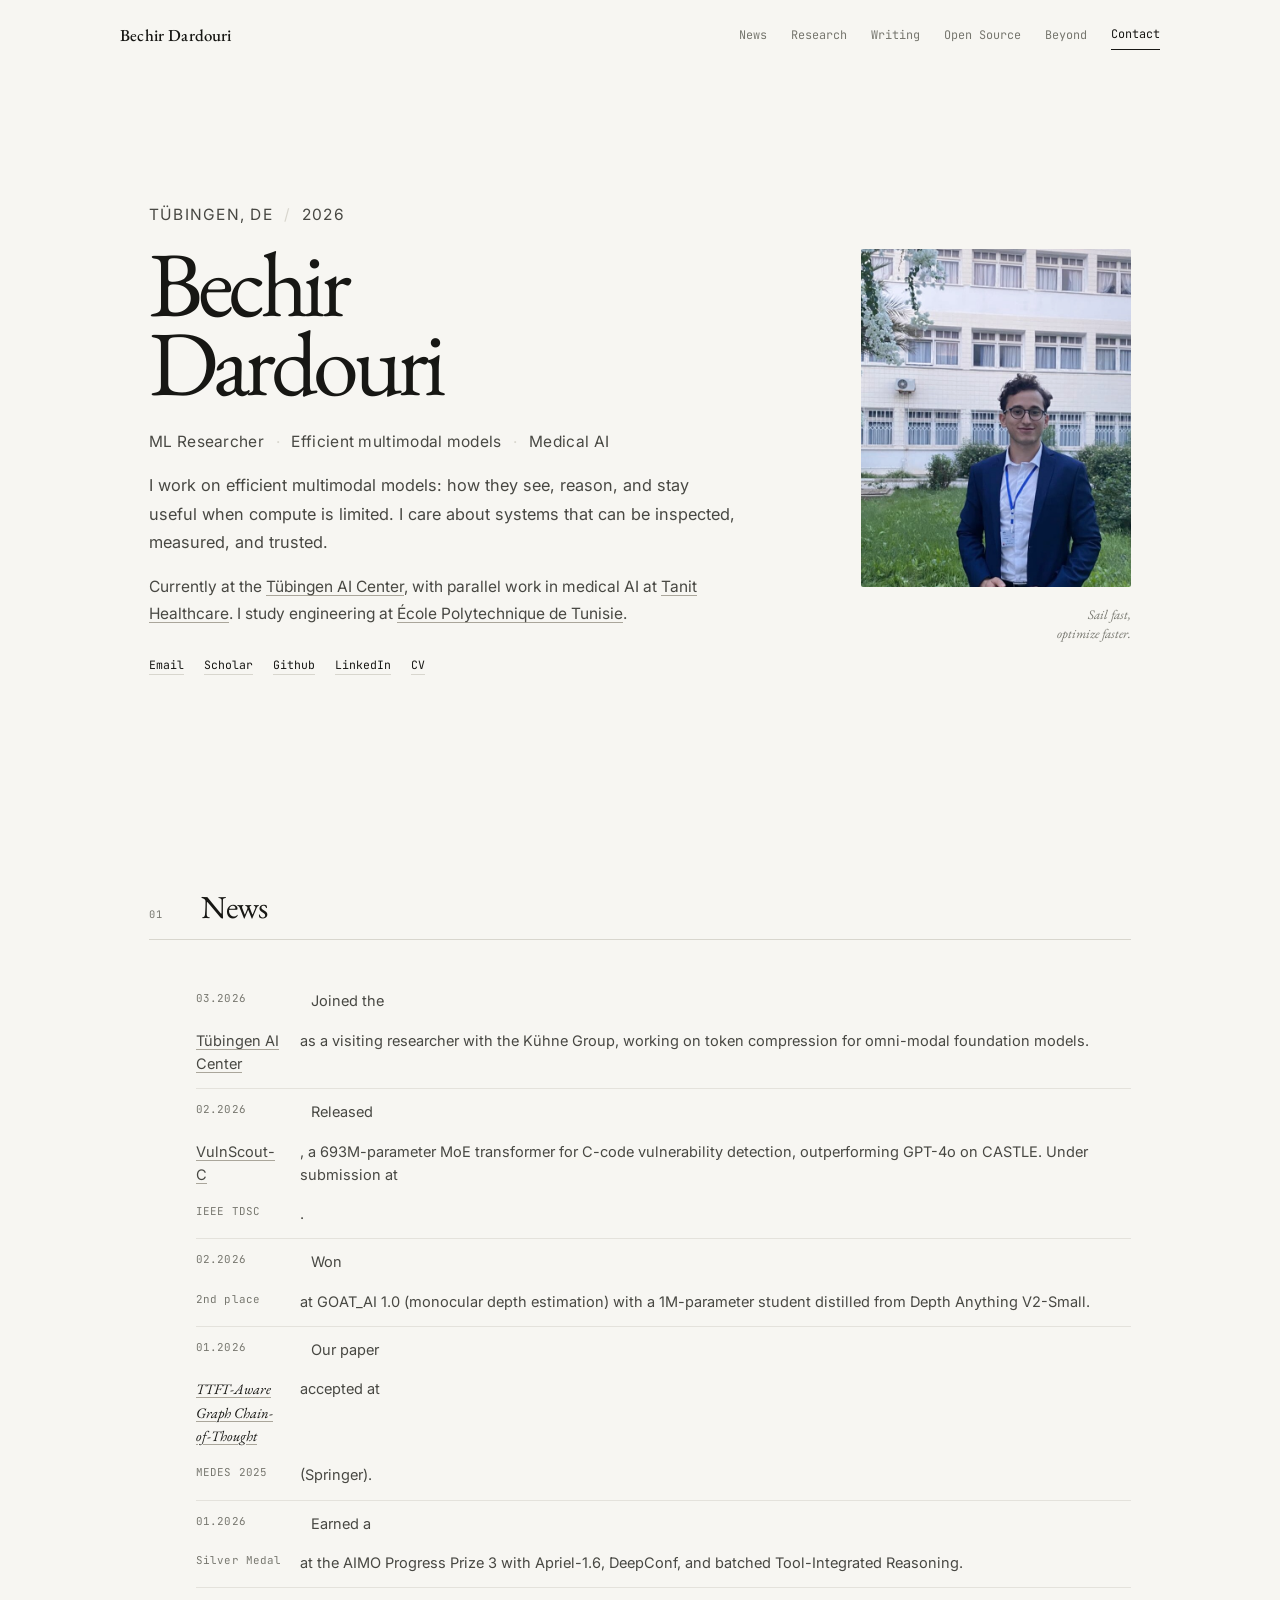
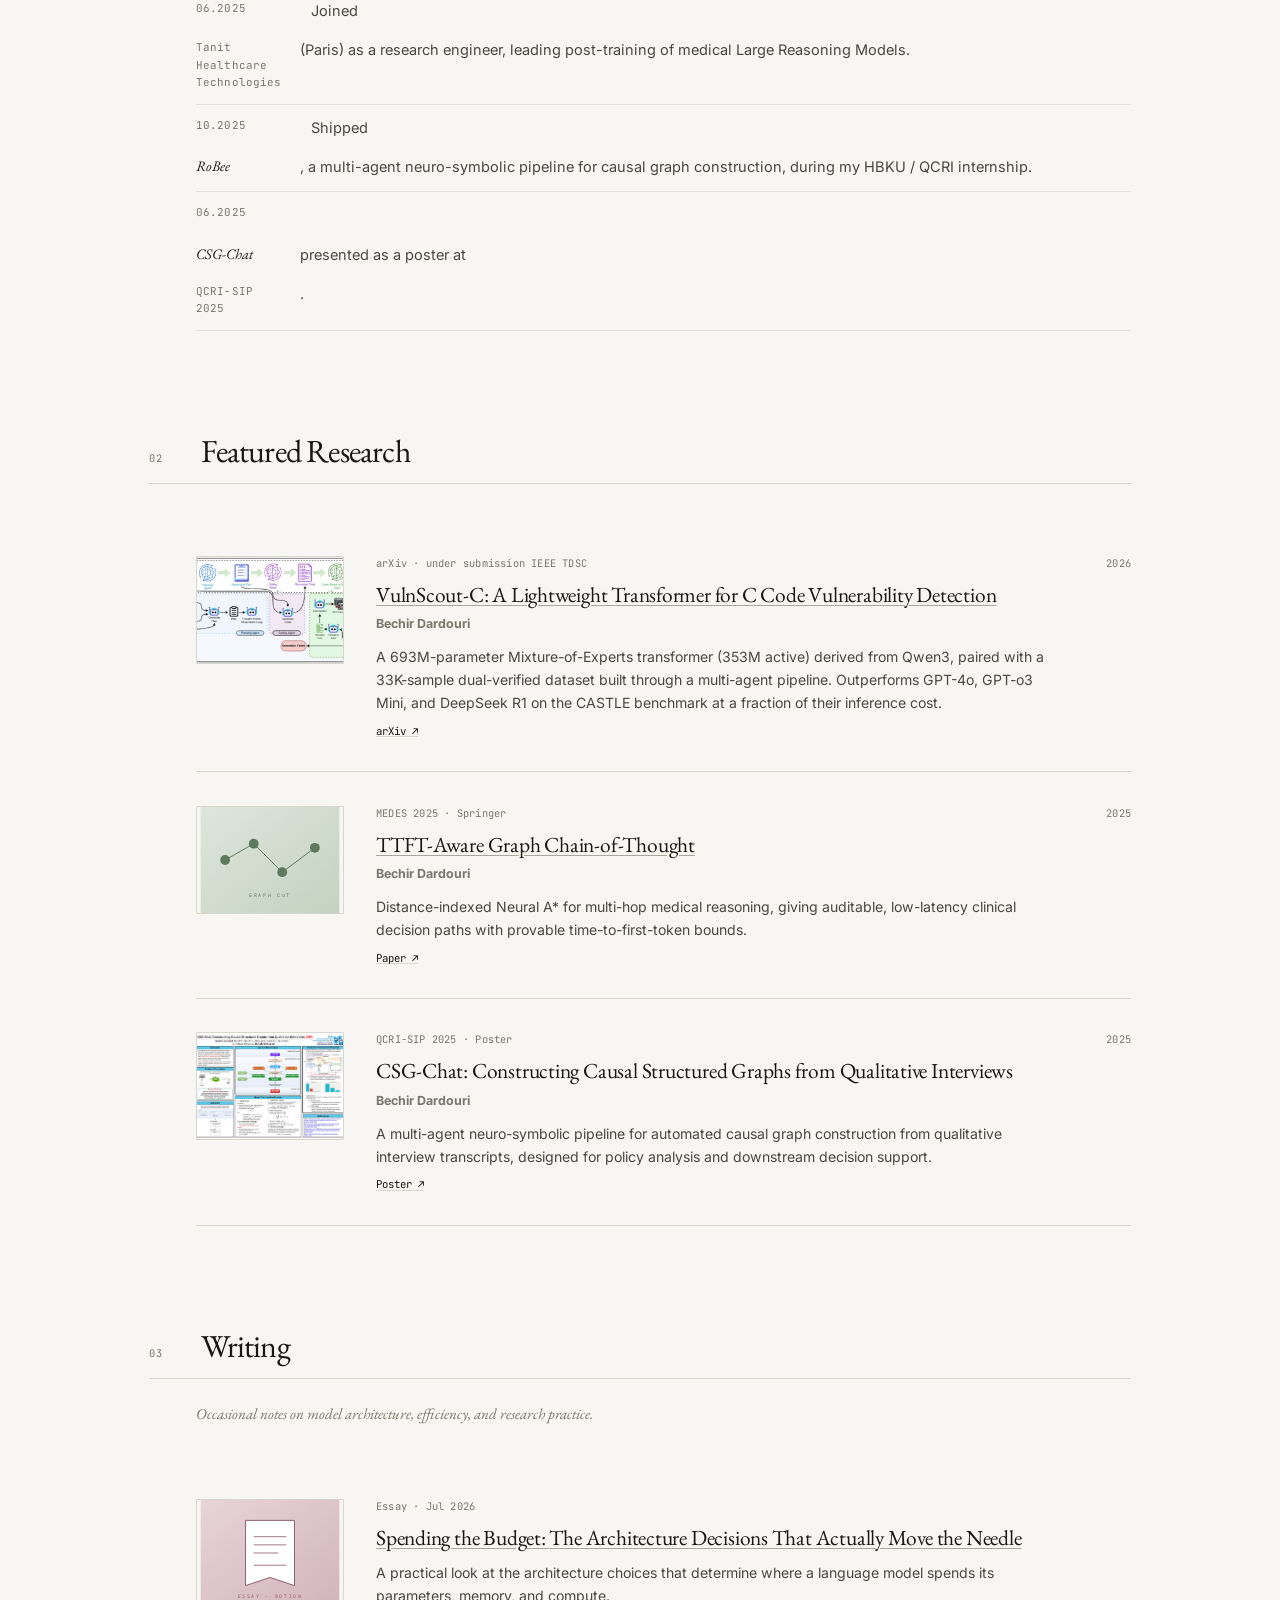
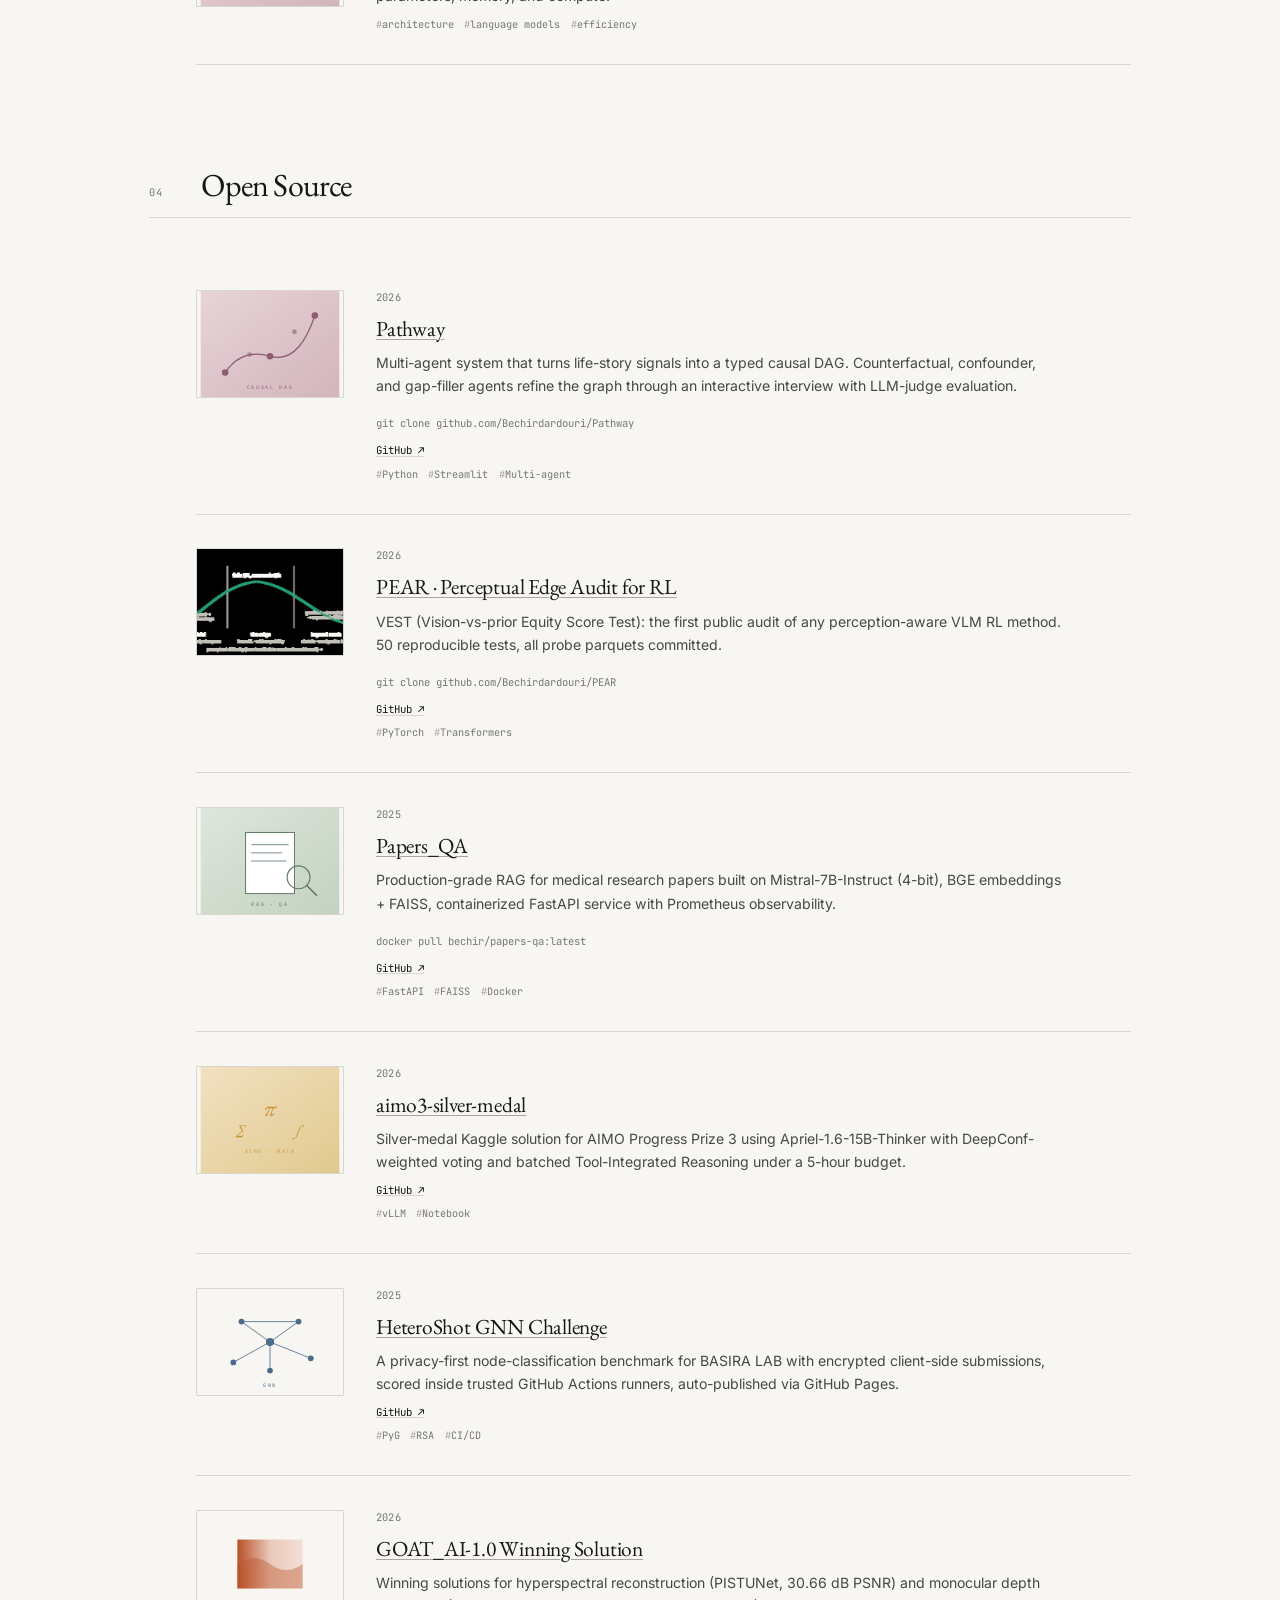
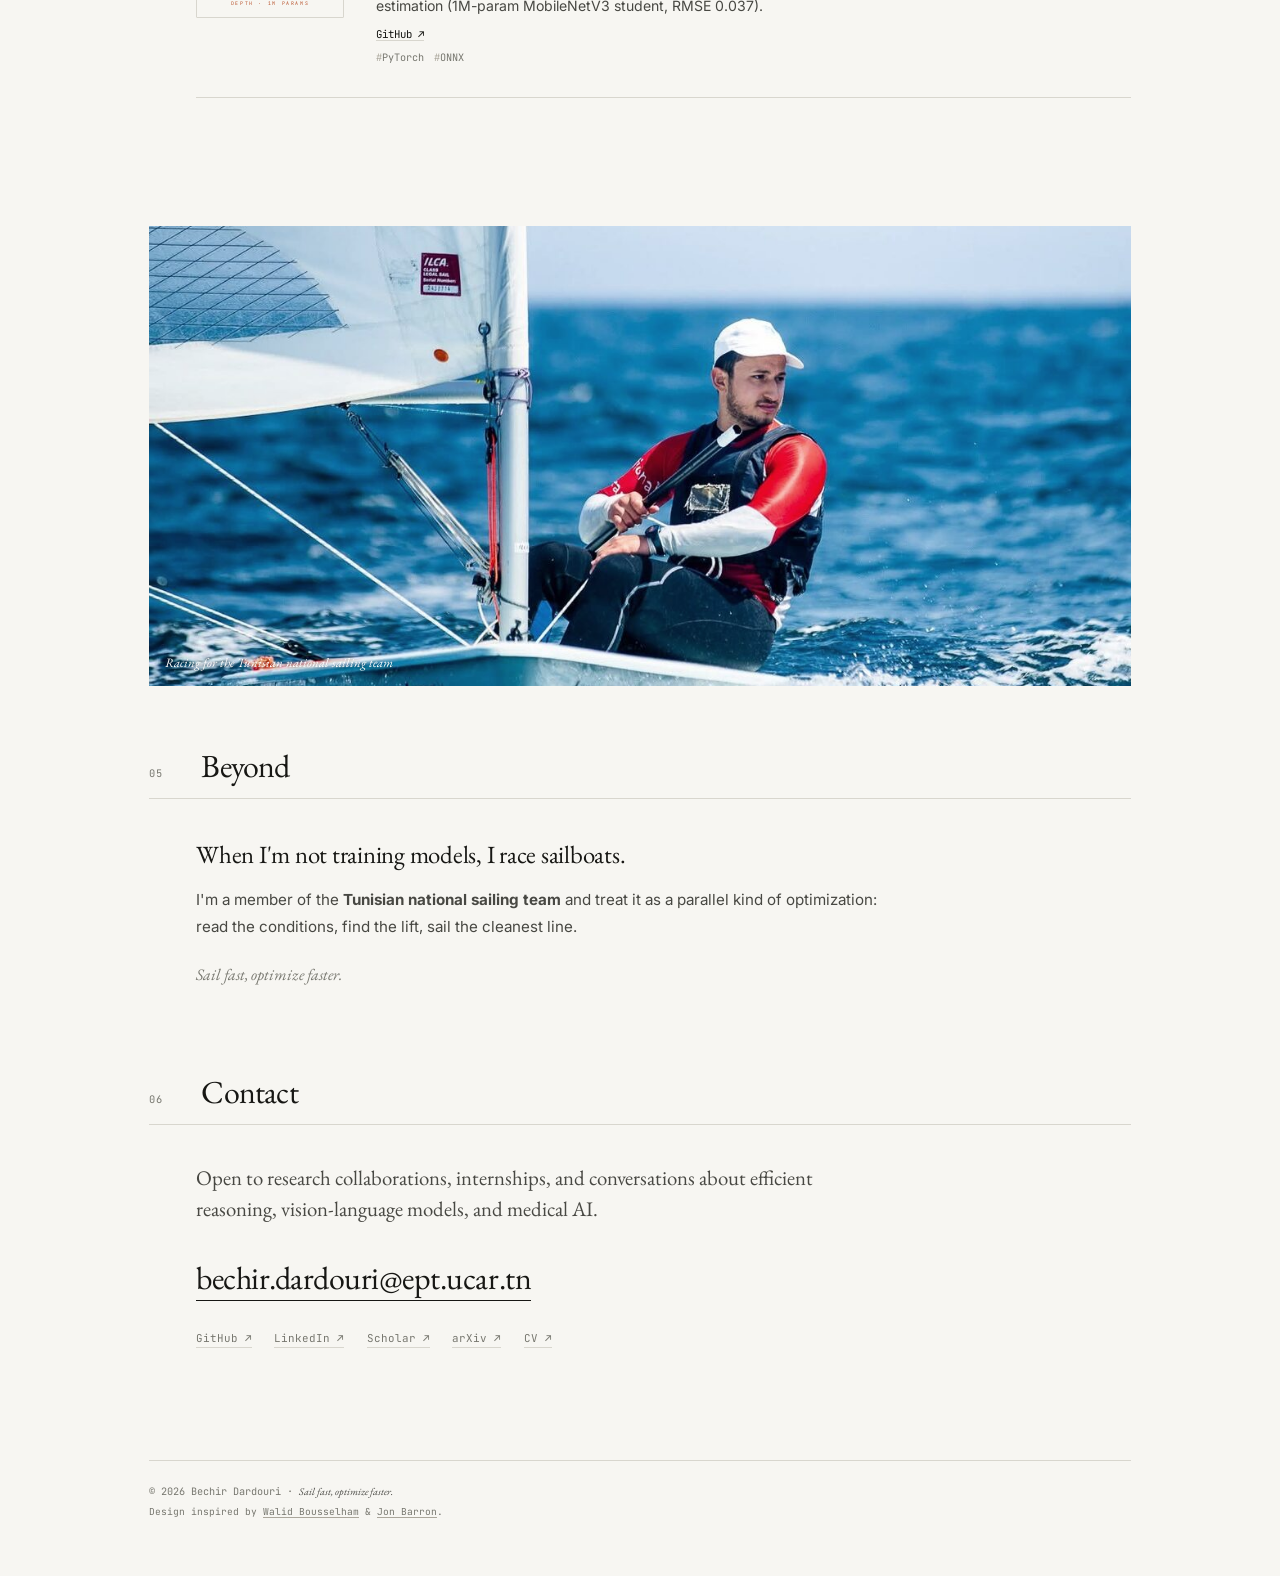
==== commit 2ea97b3e: "Refine homepage voice and performance Updated personal description and affiliations in the hero sect" ====
--- a/index.html
+++ b/index.html
@@ -187,21 +187,11 @@
                     </p>
 
                     <p class="hero__lead has-dropcap">
-                      ML researcher working where reasoning has to be
-                      <em>checked</em> rather than taken on faith, currently a
-                      visiting researcher at the
-                      <a href="https://tuebingen.ai/" target="_blank" rel="noopener">Tübingen AI Center</a>
-                      (Kühne Group), research engineer at
-                      <a href="https://tanit.ai/" target="_blank" rel="noopener"><strong>Tanit Healthcare</strong></a> (Paris), and an Engineering
-                      student at <a href="https://www.ept.tn/" target="_blank" rel="noopener">École Polytechnique de Tunisie</a>.
+                      I work on efficient multimodal models: how they see, reason, and stay useful when compute is limited. I care about systems that can be inspected, measured, and trusted.
                     </p>
 
                     <p>
-                      I move between research and engineering with a stubborn belief
-                      that the next interesting wave of intelligence will come from
-                      <em>how we shape models</em>: efficient multimodal foundation
-                      models, vision-language compression, post-training recipes,
-                      and medical AI.
+                      Currently at the <a href="https://tuebingen.ai/" target="_blank" rel="noopener">Tübingen AI Center</a>, with parallel work in medical AI at <a href="https://tanit.ai/" target="_blank" rel="noopener">Tanit Healthcare</a>. I study engineering at <a href="https://www.ept.tn/" target="_blank" rel="noopener">École Polytechnique de Tunisie</a>.
                     </p>
 
                     <p class="hero__links">
@@ -762,7 +752,5 @@
       </tbody>
     </table>
     </main>
-
-    <script src="script.js" defer></script>
-  </body>
+</body>
 </html>
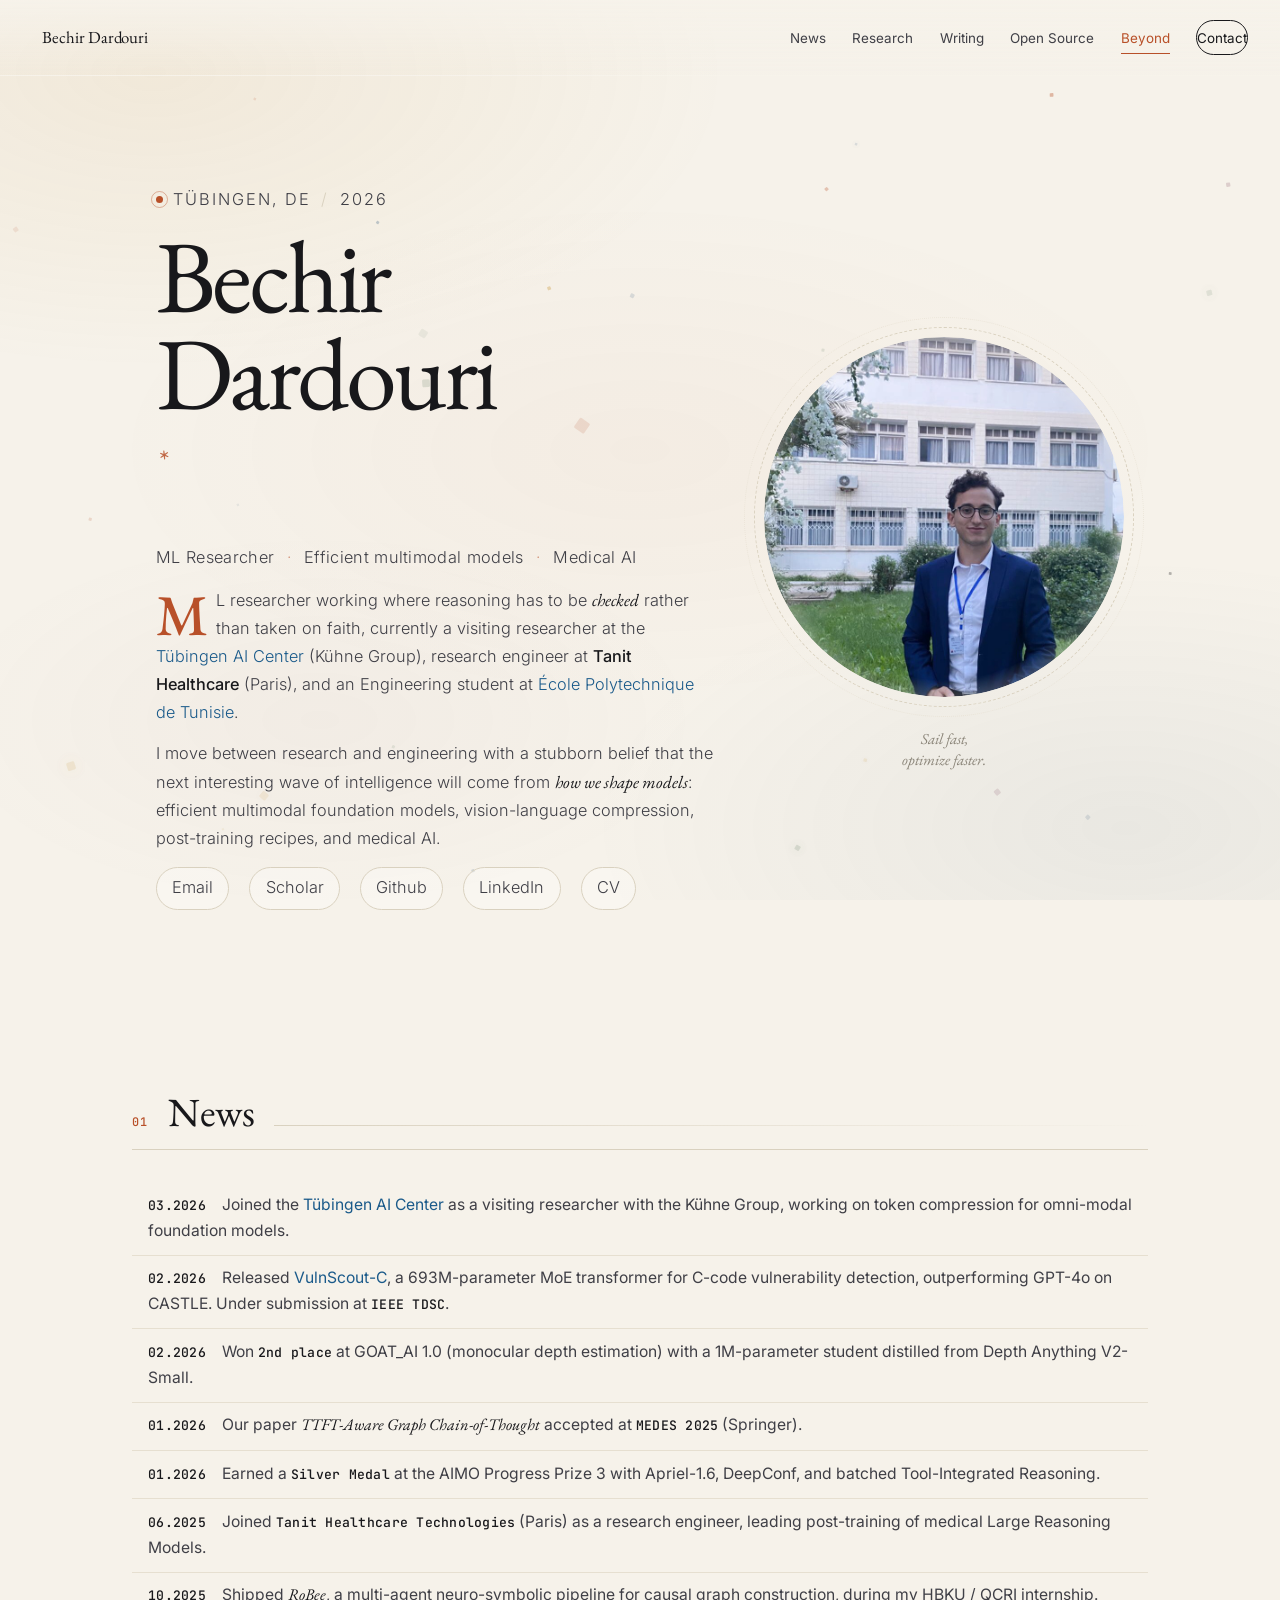
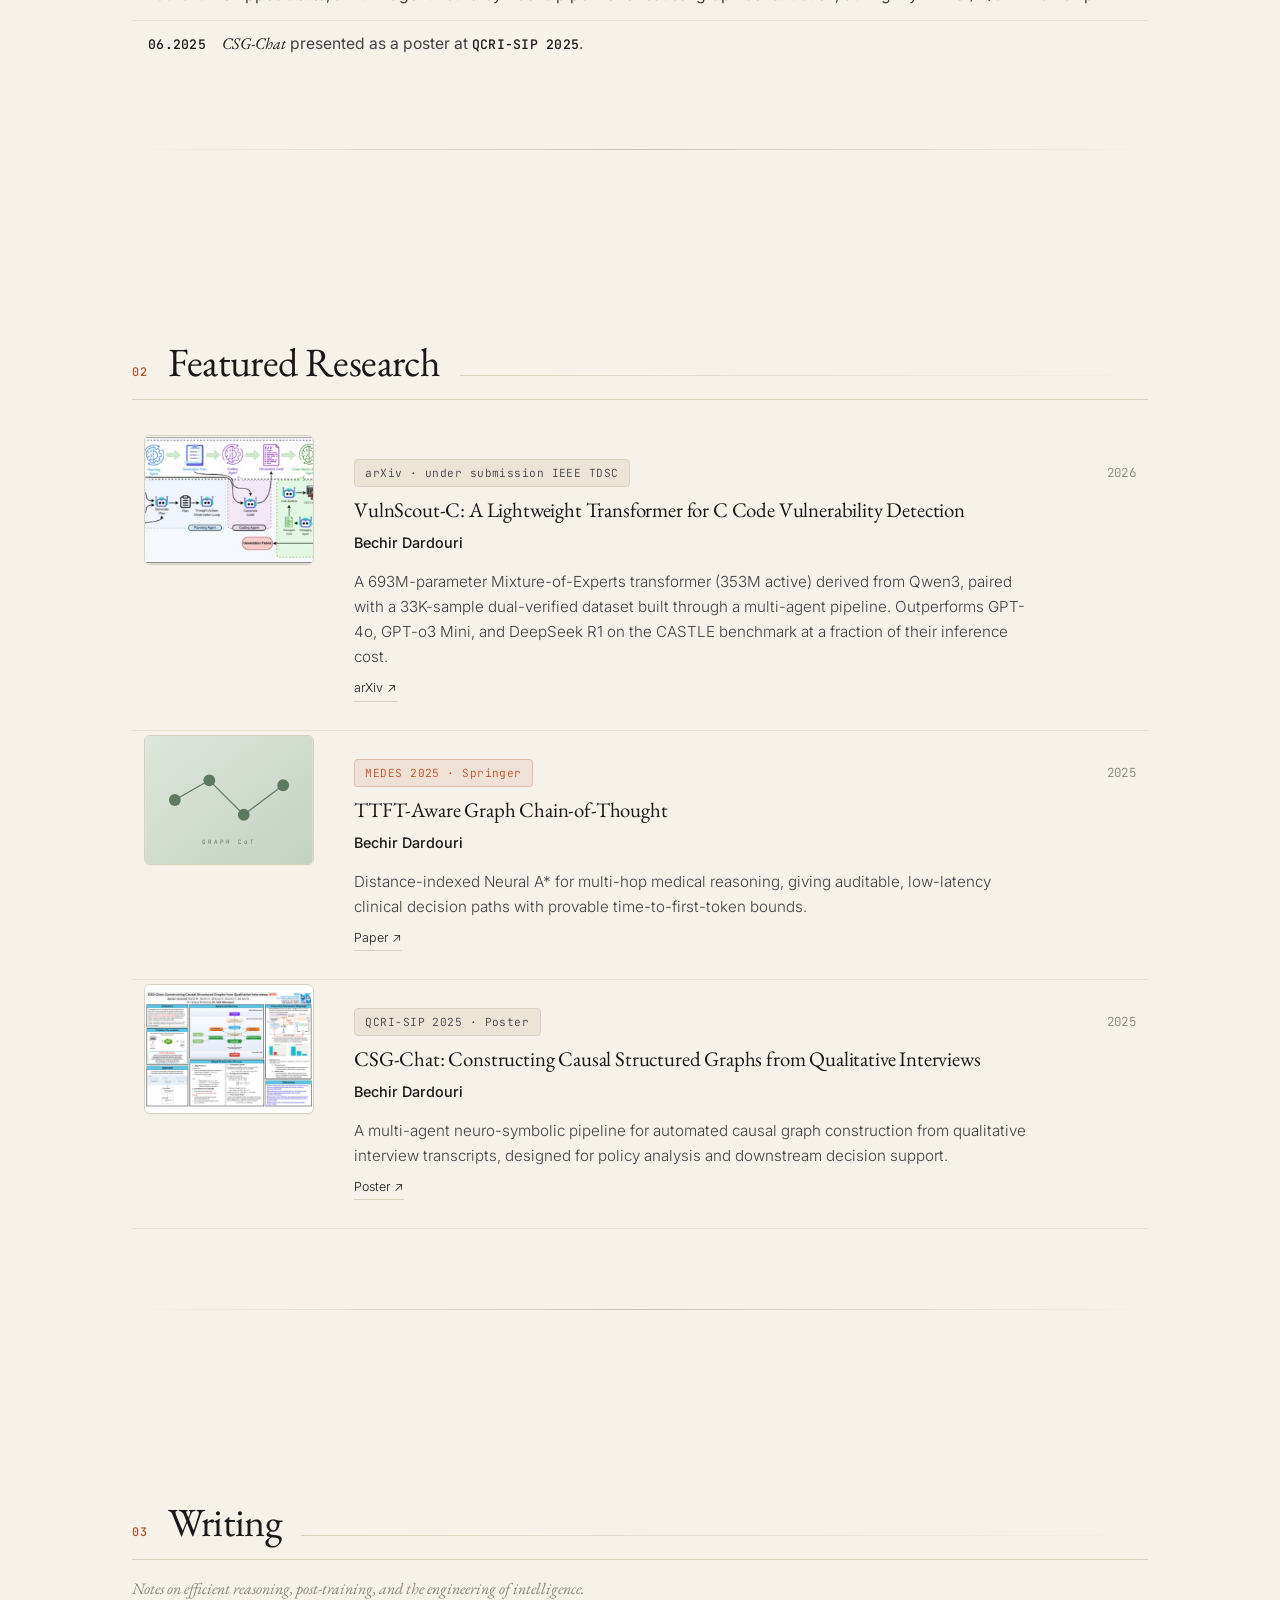
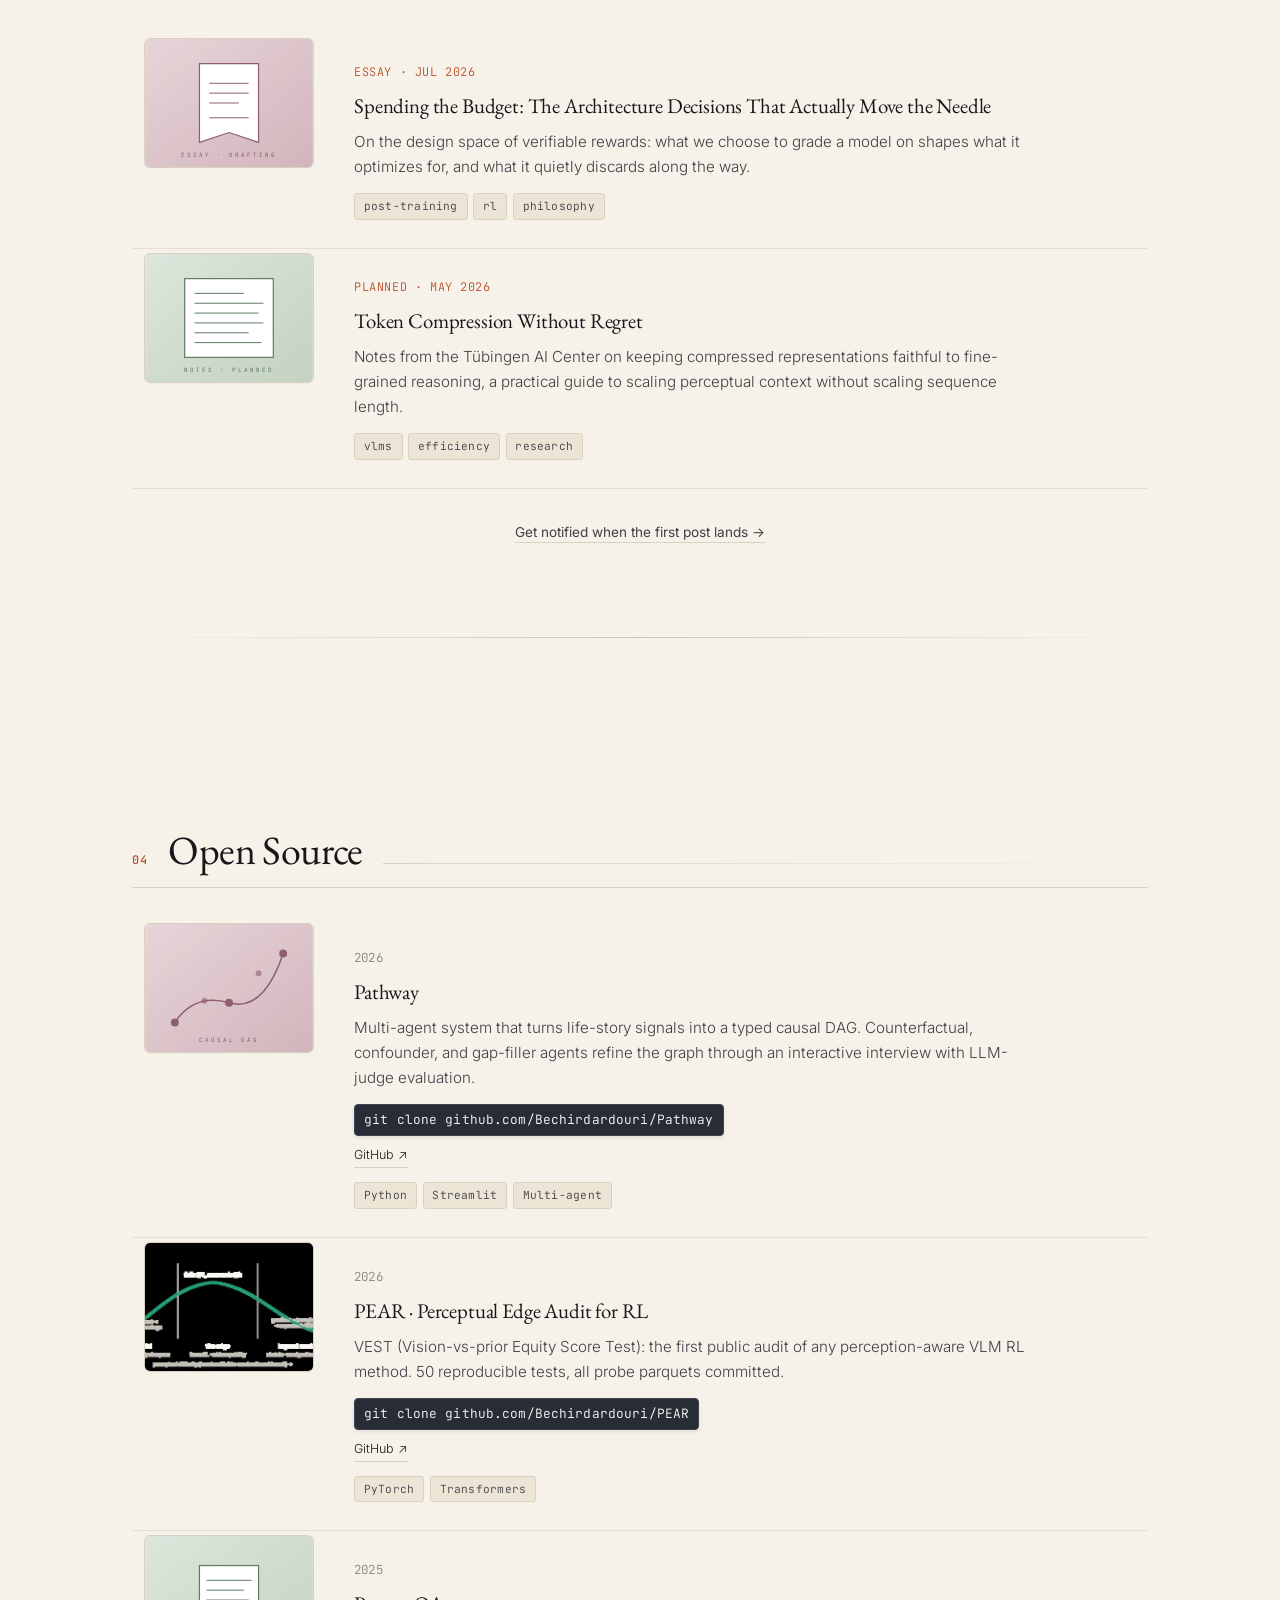
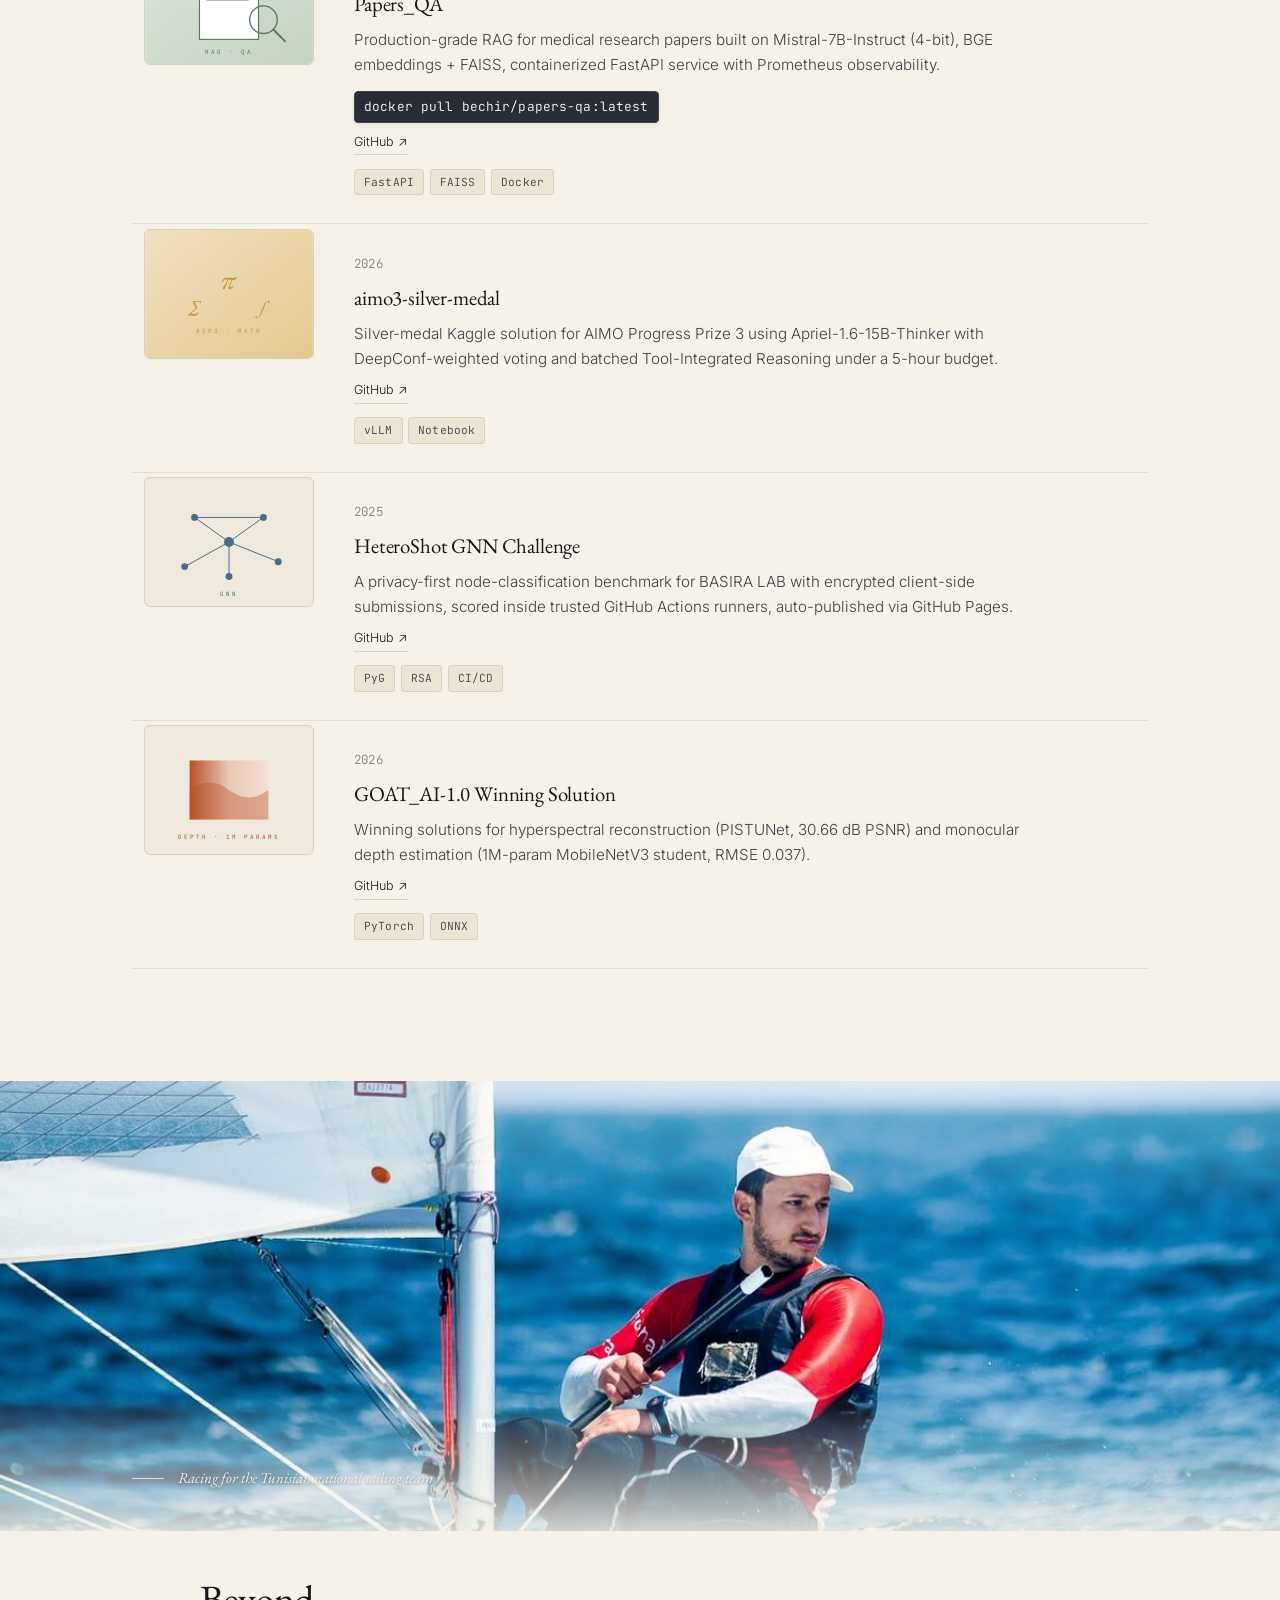
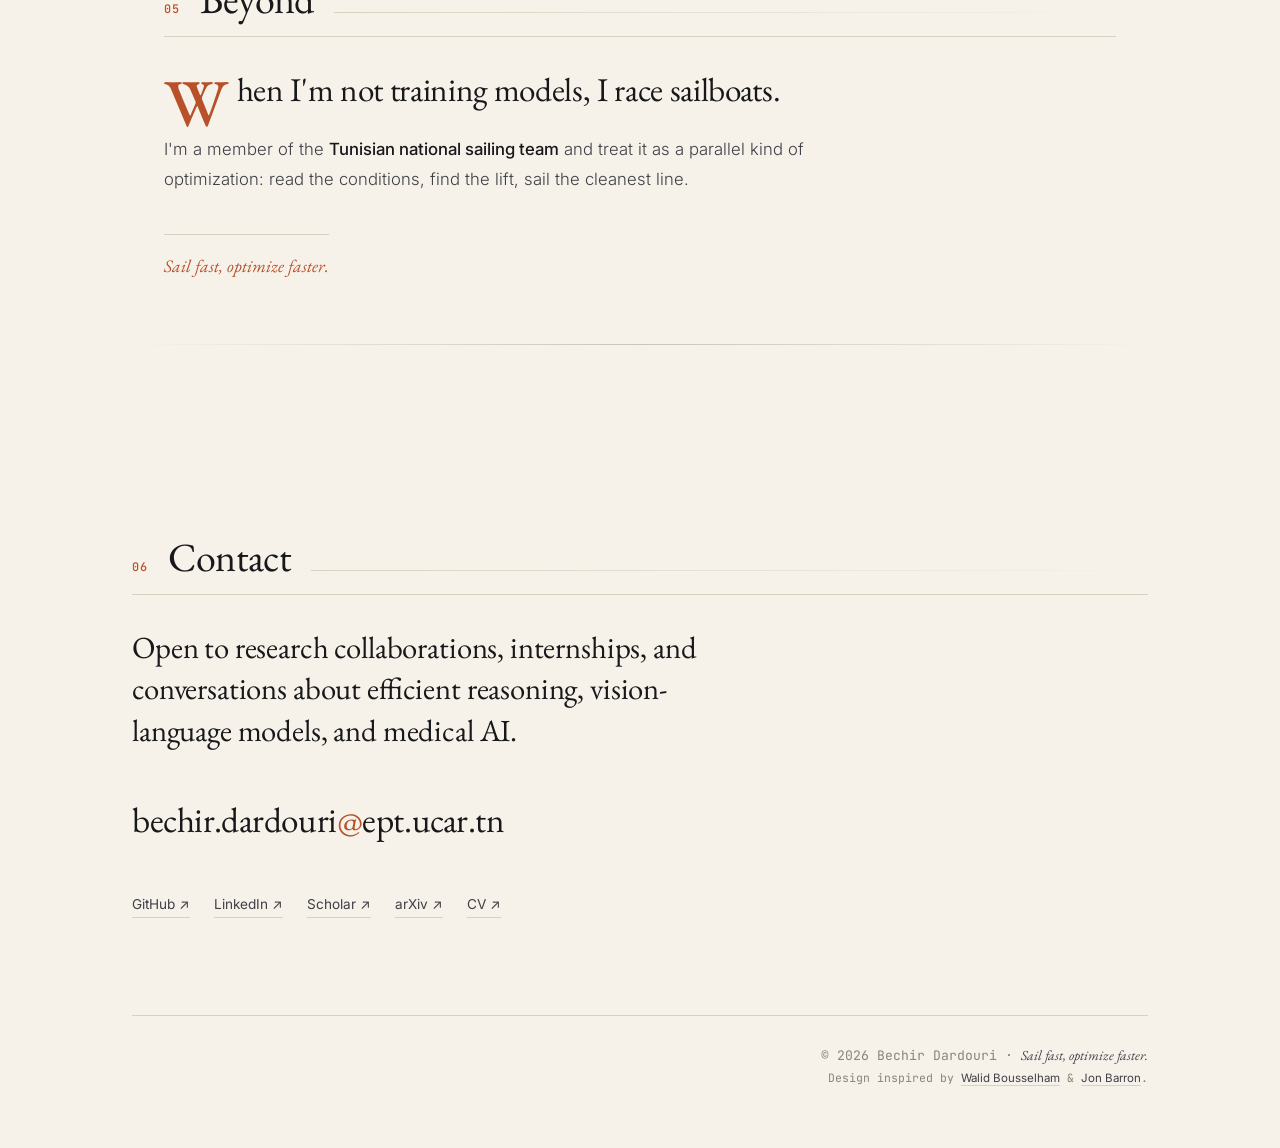
==== commit 36cc4d35: "Restore original site design Updated theme color and modified content for clarity and accuracy, incl" ====
--- a/index.html
+++ b/index.html
@@ -4,7 +4,7 @@
     <meta charset="UTF-8" />
     <meta name="viewport" content="width=device-width, initial-scale=1" />
     <meta name="color-scheme" content="light" />
-    <meta name="theme-color" content="#f7f6f2" />
+    <meta name="theme-color" content="#f6f2ea" />
 
     <!-- Primary SEO -->
     <title>Bechir Dardouri · ML Researcher · Tübingen AI Center</title>
@@ -51,7 +51,7 @@
     <link rel="stylesheet" href="https://fonts.googleapis.com/css2?family=EB+Garamond:ital,wght@0,400;0,500;0,600;1,400;1,500&family=Inter:wght@300;400;500;600&family=JetBrains+Mono:wght@400;500&display=swap" media="print" onload="this.media='all'" />
     <noscript><link rel="stylesheet" href="https://fonts.googleapis.com/css2?family=EB+Garamond:ital,wght@0,400;0,500;0,600;1,400;1,500&family=Inter:wght@300;400;500;600&family=JetBrains+Mono:wght@400;500&display=swap" /></noscript>
 
-    <link rel="stylesheet" type="text/css" href="minimal.css" />
+    <link rel="stylesheet" type="text/css" href="stylesheet.css" />
 
     <!-- Structured data: Person -->
     <script type="application/ld+json">
@@ -121,7 +121,21 @@
       "inLanguage": "en"
     }
     </script>
-</head>
+
+    <!-- Google Analytics (GA4): replace G-XXXXXXXXXX with your Measurement ID -->
+    <script async src="https://www.googletagmanager.com/gtag/js?id=G-XXXXXXXXXX"></script>
+    <script>
+      window.dataLayer = window.dataLayer || [];
+      function gtag(){dataLayer.push(arguments);}
+      gtag('js', new Date());
+      gtag('config', 'G-XXXXXXXXXX', {
+        'anonymize_ip': true,
+        'page_title': document.title,
+        'page_location': window.location.href
+      });
+    </script>
+    <!-- End Google Analytics -->
+  </head>
 
   <body>
     <a href="#main" class="skip-link">Skip to content</a>
@@ -187,11 +201,21 @@
                     </p>
 
                     <p class="hero__lead has-dropcap">
-                      I work on efficient multimodal models: how they see, reason, and stay useful when compute is limited. I care about systems that can be inspected, measured, and trusted.
+                      ML researcher working where reasoning has to be
+                      <em>checked</em> rather than taken on faith, currently a
+                      visiting researcher at the
+                      <a href="https://tuebingen.ai/" target="_blank" rel="noopener">Tübingen AI Center</a>
+                      (Kühne Group), research engineer at
+                      <a href="https://tanit.ai/" target="_blank" rel="noopener"><strong>Tanit Healthcare</strong></a> (Paris), and an Engineering
+                      student at <a href="https://www.ept.tn/" target="_blank" rel="noopener">École Polytechnique de Tunisie</a>.
                     </p>
 
                     <p>
-                      Currently at the <a href="https://tuebingen.ai/" target="_blank" rel="noopener">Tübingen AI Center</a>, with parallel work in medical AI at <a href="https://tanit.ai/" target="_blank" rel="noopener">Tanit Healthcare</a>. I study engineering at <a href="https://www.ept.tn/" target="_blank" rel="noopener">École Polytechnique de Tunisie</a>.
+                      I move between research and engineering with a stubborn belief
+                      that the next interesting wave of intelligence will come from
+                      <em>how we shape models</em>: efficient multimodal foundation
+                      models, vision-language compression, post-training recipes,
+                      and medical AI.
                     </p>
 
                     <p class="hero__links">
@@ -357,7 +381,7 @@
                 <h2 class="section-h">Writing</h2>
                 <span class="section-h__line" aria-hidden="true"></span>
               </header>
-              <p class="section-hint">Occasional notes on model architecture, efficiency, and research practice.</p>
+              <p class="section-hint">Notes on efficient reasoning, post-training, and the engineering of intelligence.</p>
 
               <table class="papers" role="presentation">
                 <tbody>
@@ -378,7 +402,7 @@
                           <line x1="65" y1="65" x2="95" y2="65" stroke="#8e5d6f" stroke-width="1"/>
                           <line x1="65" y1="80" x2="105" y2="80" stroke="#8e5d6f" stroke-width="1"/>
                           <text x="85" y="120" font-family="JetBrains Mono, monospace" font-size="6"
-                                fill="#8e5d6f" text-anchor="middle" letter-spacing="2">ESSAY · NOTION</text>
+                                fill="#8e5d6f" text-anchor="middle" letter-spacing="2">ESSAY · DRAFTING</text>
                         </svg>
                       </div>
                     </td>
@@ -388,20 +412,59 @@
                       </div>
                       <a href="https://app.notion.com/p/Spending-the-Budget-The-Architecture-Decisions-That-Actually-Move-the-Needle-39b4e659361080c39e27ff9a5241f65d" target="_blank" rel="noopener"><span class="papertitle">Spending the Budget: The Architecture Decisions That Actually Move the Needle</span></a>
                       <p class="paper-abstract">
-                        A practical look at the architecture choices that determine where a language model spends its parameters, memory, and compute.
+                        On the design space of verifiable rewards: what we choose to
+                        grade a model on shapes what it optimizes for, and what it
+                        quietly discards along the way.
                       </p>
                       <div class="paper__tag-row">
-                        <span class="paper-tag">architecture</span>
-                        <span class="paper-tag">language models</span>
+                        <span class="paper-tag">post-training</span>
+                        <span class="paper-tag">rl</span>
+                        <span class="paper-tag">philosophy</span>
+                      </div>
+                    </td>
+                  </tr>
+
+                  <tr class="paper">
+                    <td class="paper__thumb">
+                      <div class="thumb thumb--sage" aria-hidden="true">
+                        <svg viewBox="0 0 170 130" xmlns="http://www.w3.org/2000/svg">
+                          <rect width="170" height="130" fill="url(#g2)"/>
+                          <rect x="40" y="25" width="90" height="80" fill="#fff" stroke="#5d7a5f" stroke-width="1.2"/>
+                          <line x1="50" y1="40" x2="100" y2="40" stroke="#5d7a5f" stroke-width="1"/>
+                          <line x1="50" y1="50" x2="120" y2="50" stroke="#5d7a5f" stroke-width="1"/>
+                          <line x1="50" y1="60" x2="115" y2="60" stroke="#5d7a5f" stroke-width="1"/>
+                          <line x1="50" y1="70" x2="120" y2="70" stroke="#5d7a5f" stroke-width="1"/>
+                          <line x1="50" y1="80" x2="105" y2="80" stroke="#5d7a5f" stroke-width="1"/>
+                          <line x1="50" y1="90" x2="118" y2="90" stroke="#5d7a5f" stroke-width="1"/>
+                          <text x="85" y="120" font-family="JetBrains Mono, monospace" font-size="6"
+                                fill="#5d7a5f" text-anchor="middle" letter-spacing="2">NOTES · PLANNED</text>
+                        </svg>
+                      </div>
+                    </td>
+                    <td class="paper__body">
+                      <div class="paper__meta-row">
+                        <span class="paper__date">Planned · May 2026</span>
+                      </div>
+                      <span class="papertitle">Token Compression Without Regret</span>
+                      <p class="paper-abstract">
+                        Notes from the Tübingen AI Center on keeping compressed
+                        representations faithful to fine-grained reasoning, a
+                        practical guide to scaling perceptual context without
+                        scaling sequence length.
+                      </p>
+                      <div class="paper__tag-row">
+                        <span class="paper-tag">vlms</span>
                         <span class="paper-tag">efficiency</span>
-                      </div>
-                    </td>
-                  </tr>
-
-                  
+                        <span class="paper-tag">research</span>
+                      </div>
+                    </td>
+                  </tr>
 
                 </tbody>
               </table>
+              <p class="writing-cta">
+                <a href="#contact">Get notified when the first post lands →</a>
+              </p>
             </section>
 
             <hr class="divider" />
@@ -752,5 +815,7 @@
       </tbody>
     </table>
     </main>
-</body>
+
+    <script src="script.js" defer></script>
+  </body>
 </html>
--- a/stylesheet.css
+++ b/stylesheet.css
@@ -0,0 +1,1089 @@
+/* ============================================================
+   Bechir Dardouri — Quiet Motion (SOTA edition)
+   Built on Walid Bousselham / Jon Barron's academic template.
+   Refined with: editorial type pair, warm-paper palette,
+   drifting pixel canvas, drop caps, magnetic links,
+   scroll progress, custom cursor with ring, parallax portrait,
+   full-bleed sailing section.
+   ============================================================ */
+
+:root {
+  --bg:          #f6f2ea;
+  --bg-soft:     #efe9dd;
+  --bg-deep:     #ece5d6;
+  --ink:         #18181b;
+  --ink-2:       #3f3f46;
+  --muted:       #8a8478;
+  --hairline:    #d9d1bf;
+  --hairline-2:  #e6dfd0;
+
+  --link:        #1a5a8a;
+  --link-hover:  #b85029;
+
+  --accent:      #b85029;
+  --accent-soft: rgba(184, 80, 41, 0.10);
+
+  --rust:    #b85029;
+  --sage:    #5d7a5f;
+  --blue:    #4a6b8a;
+  --mustard: #c89738;
+  --mauve:   #8e5d6f;
+
+  --serif: 'EB Garamond', 'Iowan Old Style', Georgia, serif;
+  --sans:  'Inter', -apple-system, BlinkMacSystemFont, 'Helvetica Neue', sans-serif;
+  --mono:  'JetBrains Mono', 'IBM Plex Mono', ui-monospace, monospace;
+
+  --container: 1080px;
+  --ease: cubic-bezier(0.2, 0.7, 0.2, 1);
+  --ease-out: cubic-bezier(0.16, 1, 0.3, 1);
+}
+
+/* ---------- Reset ---------- */
+*, *::before, *::after { box-sizing: border-box; }
+html { scroll-behavior: smooth; }
+
+/* Skip link — accessibility */
+.skip-link {
+  position: fixed;
+  top: -200px;
+  left: 1rem;
+  z-index: 10000;
+  padding: 0.75rem 1.25rem;
+  background: var(--ink);
+  color: var(--bg);
+  font-family: var(--mono);
+  font-size: 0.85rem;
+  text-decoration: none;
+  border-radius: 4px;
+  transition: top 220ms var(--ease);
+}
+.skip-link:focus {
+  top: 1rem;
+  outline: 2px solid var(--accent);
+  outline-offset: 2px;
+}
+
+/* Focus visibility for keyboard users */
+:focus-visible {
+  outline: 2px solid var(--accent);
+  outline-offset: 3px;
+  border-radius: 2px;
+}
+a:focus-visible, button:focus-visible {
+  outline-offset: 4px;
+}
+
+body {
+  margin: 0;
+  background: var(--bg);
+  color: var(--ink);
+  font-family: var(--sans);
+  font-weight: 400;
+  font-size: 16px;
+  line-height: 1.65;
+  -webkit-font-smoothing: antialiased;
+  -moz-osx-font-smoothing: grayscale;
+  text-rendering: optimizeLegibility;
+  font-feature-settings: "kern" 1, "liga" 1, "calt" 1;
+  overflow-x: hidden;
+}
+
+/* Paper grain — warm ambient layers */
+body::before {
+  content: '';
+  position: fixed;
+  inset: 0;
+  pointer-events: none;
+  z-index: 0;
+  background-image:
+    radial-gradient(ellipse 75% 55% at 12% 8%, rgba(200, 151, 56, 0.09), transparent 60%),
+    radial-gradient(ellipse 70% 50% at 88% 92%, rgba(74, 107, 138, 0.07), transparent 60%),
+    radial-gradient(ellipse 60% 40% at 50% 50%, rgba(184, 80, 41, 0.035), transparent 70%),
+    radial-gradient(ellipse 50% 35% at 25% 80%, rgba(142, 93, 111, 0.04), transparent 60%);
+  mix-blend-mode: multiply;
+}
+
+/* ---------- Reading progress bar ---------- */
+.reading-progress {
+  position: fixed;
+  top: 0; left: 0;
+  height: 2px;
+  width: 0;
+  background: linear-gradient(to right, var(--accent), var(--mustard));
+  z-index: 9998;
+  transition: width 80ms linear;
+  box-shadow: 0 0 8px rgba(184, 80, 41, 0.5);
+}
+
+/* ---------- Pixel canvas + dual cursor ---------- */
+#pixel-field {
+  position: fixed;
+  inset: 0;
+  width: 100%;
+  height: 100%;
+  pointer-events: none;
+  z-index: 1;
+  opacity: 0.7;
+}
+
+#cursor-dot, #cursor-ring {
+  position: fixed;
+  top: 0; left: 0;
+  pointer-events: none;
+  z-index: 9999;
+  transform: translate(-50%, -50%);
+  mix-blend-mode: multiply;
+}
+#cursor-dot {
+  width: 6px;
+  height: 6px;
+  border-radius: 50%;
+  background: var(--ink);
+  opacity: 0;
+  transition: opacity 240ms var(--ease), width 200ms var(--ease),
+              height 200ms var(--ease);
+}
+#cursor-ring {
+  width: 36px;
+  height: 36px;
+  border-radius: 50%;
+  border: 1px solid var(--accent);
+  opacity: 0;
+  transition: opacity 240ms var(--ease), width 280ms var(--ease-out),
+              height 280ms var(--ease-out), border-color 200ms var(--ease);
+}
+#cursor-dot.is-visible { opacity: 0.7; }
+#cursor-ring.is-visible { opacity: 0.4; }
+#cursor-dot.is-hover { width: 12px; height: 12px; }
+#cursor-ring.is-hover { width: 56px; height: 56px; opacity: 0.7; border-color: var(--accent); }
+@media (pointer: coarse) { #cursor-dot, #cursor-ring { display: none; } }
+
+/* ---------- Layout primitives ---------- */
+.page { position: relative; z-index: 2; }
+.site-nav { position: relative; z-index: 100; }
+.content-section { padding: 5rem 0 1rem; }
+
+/* ---------- Sticky navigation ---------- */
+.site-nav {
+  position: fixed;
+  top: 0; left: 0; right: 0;
+  display: flex;
+  align-items: center;
+  justify-content: space-between;
+  padding: 1.25rem 2rem;
+  background: linear-gradient(to bottom, rgba(246, 242, 234, 0.95), rgba(246, 242, 234, 0));
+  transition: padding 300ms var(--ease), background 300ms var(--ease),
+              border-color 300ms var(--ease);
+  border-bottom: 1px solid transparent;
+}
+.site-nav.is-scrolled {
+  padding: 0.85rem 2rem;
+  background: rgba(246, 242, 234, 0.88);
+  border-bottom-color: var(--hairline);
+  backdrop-filter: saturate(140%) blur(12px);
+  -webkit-backdrop-filter: saturate(140%) blur(12px);
+}
+
+/* Monogram + full name (monogram shows when scrolled) */
+.nav-mark {
+  text-decoration: none;
+  display: inline-flex;
+  align-items: center;
+  gap: 0.65rem;
+}
+.nav-mark__sig {
+  display: inline-flex;
+  font-family: var(--serif);
+  color: var(--accent);
+  letter-spacing: -0.03em;
+  font-size: 1.1rem;
+  opacity: 0;
+  width: 0;
+  overflow: hidden;
+  transition: opacity 300ms var(--ease), width 300ms var(--ease);
+}
+.nav-mark__sig::after {
+  content: '';
+  display: inline-block;
+  width: 4px;
+  height: 4px;
+  background: var(--accent);
+  border-radius: 50%;
+  margin: 0 0.45rem;
+  vertical-align: middle;
+}
+.site-nav.is-scrolled .nav-mark__sig { opacity: 1; width: 40px; }
+.nav-mark__full {
+  font-family: var(--serif);
+  font-size: 1.05rem;
+  color: var(--ink);
+  letter-spacing: -0.005em;
+  transition: opacity 300ms var(--ease);
+}
+.site-nav.is-scrolled .nav-mark__full { opacity: 0; position: absolute; }
+
+.nav-links {
+  display: flex;
+  align-items: center;
+  gap: 1.65rem;
+  font-size: 0.84rem;
+  font-family: var(--mono);
+}
+.nav-links a {
+  color: var(--ink-2);
+  text-decoration: none;
+  position: relative;
+  padding: 0.35rem 0;
+  transition: color 200ms var(--ease);
+}
+.nav-links a::after {
+  content: '';
+  position: absolute;
+  left: 0; bottom: 0;
+  width: 0; height: 1px;
+  background: var(--accent);
+  transition: width 280ms var(--ease);
+}
+.nav-links a:hover { color: var(--ink); }
+.nav-links a:hover::after,
+.nav-links a.is-active::after { width: 100%; }
+.nav-links a.is-active { color: var(--accent); }
+.nav-cta {
+  padding: 0.45rem 1rem;
+  border: 1px solid var(--ink);
+  border-radius: 999px;
+  color: var(--ink) !important;
+}
+.nav-cta::after { display: none; }
+.nav-cta:hover { background: var(--ink); color: var(--bg) !important; }
+
+#top { display: block; padding-top: 5rem; }
+
+/* ---------- Page container ---------- */
+table.page {
+  width: 100%;
+  max-width: var(--container);
+  border: 0;
+  border-spacing: 0;
+  border-collapse: separate;
+  margin: 0 auto;
+  padding: 0 2rem;
+}
+table.page > tbody > tr > td { padding: 0; }
+
+/* ---------- Hero ---------- */
+table.hero {
+  width: 100%;
+  border: 0;
+  border-spacing: 0;
+  border-collapse: separate;
+  margin: 5rem auto 1rem;
+}
+table.hero td {
+  padding: 1.5rem;
+  vertical-align: middle;
+}
+.hero__text { width: 63%; }
+.hero__portrait {
+  width: 37%;
+  max-width: 37%;
+  text-align: center;
+}
+
+.meta-line {
+  display: inline-flex;
+  align-items: center;
+  gap: 0.65rem;
+  font-family: var(--mono);
+  font-size: 0.74rem;
+  letter-spacing: 0.12em;
+  text-transform: uppercase;
+  color: var(--muted);
+  margin: 0 0 2rem;
+}
+.meta-sep { color: var(--hairline); }
+.meta-year { color: var(--ink-2); }
+
+.dot-pulse {
+  width: 7px;
+  height: 7px;
+  border-radius: 50%;
+  background: var(--accent);
+  position: relative;
+  animation: pulse 2.4s ease-in-out infinite;
+}
+.dot-pulse::after {
+  content: '';
+  position: absolute;
+  inset: -5px;
+  border-radius: 50%;
+  border: 1px solid var(--accent);
+  opacity: 0.4;
+  animation: pulse-ring 2.4s ease-out infinite;
+}
+@keyframes pulse {
+  0%, 100% { opacity: 1; }
+  50%      { opacity: 0.4; }
+}
+@keyframes pulse-ring {
+  0%   { transform: scale(0.6); opacity: 0.6; }
+  100% { transform: scale(1.8); opacity: 0;   }
+}
+
+/* Name with letter-stagger reveal */
+.name {
+  font-family: var(--serif);
+  font-weight: 400;
+  font-size: clamp(3.5rem, 8vw, 6.5rem);
+  line-height: 0.95;
+  letter-spacing: -0.035em;
+  margin: 0 0 1.5rem;
+  color: var(--ink);
+  display: block;
+}
+.name__word {
+  display: block;
+  overflow: hidden;
+}
+.name__word > .name__letter {
+  display: inline-block;
+  opacity: 0;
+  transform: translateY(0.4em);
+  animation: letter-in 800ms var(--ease-out) forwards;
+}
+@keyframes letter-in {
+  to { opacity: 1; transform: translateY(0); }
+}
+.name__ast {
+  color: var(--accent);
+  font-size: 0.3em;
+  vertical-align: super;
+  margin-left: 0.1em;
+  display: inline-block;
+  animation: breath 4s ease-in-out infinite 1.2s;
+  opacity: 0;
+  transform: translateY(0.4em);
+  animation-fill-mode: forwards;
+}
+@keyframes breath {
+  0%, 100% { opacity: 0.85; transform: translateY(0); }
+  50%      { opacity: 0.35; transform: translateY(-2px); }
+}
+
+/* Role line */
+.hero__role {
+  font-family: var(--mono);
+  font-size: 0.86rem;
+  color: var(--ink-2);
+  margin: 0 0 2.25rem;
+  letter-spacing: 0.02em;
+}
+.hero__role-sep {
+  color: var(--accent);
+  margin: 0 0.45em;
+  opacity: 0.55;
+}
+
+/* Lead with drop cap */
+.hero__lead {
+  font-family: var(--sans);
+  font-weight: 300;
+  font-size: 1.05rem;
+  line-height: 1.75;
+  color: var(--ink-2);
+  margin: 0 0 1rem;
+  max-width: 38rem;
+}
+.has-dropcap::first-letter {
+  font-family: var(--serif);
+  font-size: 3.6rem;
+  line-height: 0.9;
+  float: left;
+  margin: 0.2rem 0.65rem 0 0;
+  color: var(--accent);
+  font-weight: 500;
+  letter-spacing: -0.04em;
+}
+.hero__text p {
+  font-family: var(--sans);
+  font-weight: 300;
+  font-size: 1.02rem;
+  line-height: 1.7;
+  color: var(--ink-2);
+  margin: 0 0 0.9rem;
+  max-width: 38rem;
+}
+.hero__text em {
+  font-style: italic;
+  color: var(--ink);
+  font-family: var(--serif);
+  font-size: 1.06em;
+}
+.hero__text strong {
+  color: var(--ink);
+  font-weight: 500;
+}
+
+/* Hero links */
+.hero__links {
+  display: flex;
+  flex-wrap: wrap;
+  gap: 1.25rem;
+  font-family: var(--mono);
+  font-size: 0.82rem;
+  margin-top: 1.75rem;
+}
+.hero__links a {
+  color: var(--ink-2);
+  text-decoration: none;
+  position: relative;
+  padding: 0.4rem 0.95rem;
+  border: 1px solid var(--hairline);
+  border-radius: 999px;
+  background: rgba(255,255,255,0.3);
+  transition: color 220ms var(--ease), border-color 220ms var(--ease),
+              background 220ms var(--ease), transform 220ms var(--ease);
+}
+.hero__links a:hover {
+  color: var(--accent);
+  border-color: var(--accent);
+  background: var(--accent-soft);
+}
+
+/* Portrait */
+.hero__portrait { text-align: center; }
+.portrait {
+  position: relative;
+  display: inline-block;
+  width: clamp(260px, 30vw, 360px);
+  aspect-ratio: 1;
+  will-change: transform;
+}
+.profile-pic {
+  width: 100%;
+  height: 100%;
+  object-fit: cover;
+  object-position: 50% 30%;
+  border-radius: 50%;
+  filter: saturate(0.92) contrast(1.02);
+  -webkit-mask-image: radial-gradient(circle, #000 64%, transparent 94%);
+  mask-image: radial-gradient(circle, #000 64%, transparent 94%);
+  transition: filter 600ms var(--ease), transform 1200ms var(--ease);
+  display: block;
+}
+.portrait:hover .profile-pic {
+  filter: saturate(1.05) contrast(1.05);
+  transform: scale(1.04);
+}
+.portrait__ring {
+  position: absolute;
+  inset: -10px;
+  border-radius: 50%;
+  border: 1px dashed var(--hairline);
+  pointer-events: none;
+  animation: rotate 90s linear infinite;
+}
+.portrait__ring--2 {
+  inset: -20px;
+  border-style: dotted;
+  border-color: var(--hairline-2);
+  animation: rotate 140s linear infinite reverse;
+  opacity: 0.6;
+}
+@keyframes rotate { to { transform: rotate(360deg); } }
+.portrait__caption {
+  margin: 1.5rem 0 0;
+  font-family: var(--serif);
+  font-style: italic;
+  font-size: 0.95rem;
+  color: var(--muted);
+  line-height: 1.4;
+}
+
+/* ---------- Section header (numbered) ---------- */
+.section-h-row {
+  display: flex;
+  align-items: baseline;
+  gap: 1.25rem;
+  margin: 3rem 0 2rem;
+  padding-bottom: 1rem;
+  border-bottom: 1px solid var(--hairline);
+}
+.section-h__num {
+  font-family: var(--mono);
+  font-size: 0.74rem;
+  letter-spacing: 0.1em;
+  color: var(--accent);
+  font-weight: 500;
+  flex-shrink: 0;
+}
+.section-h {
+  margin: 0;
+  font-family: var(--serif);
+  font-weight: 400;
+  font-size: clamp(1.85rem, 3.2vw, 2.5rem);
+  letter-spacing: -0.015em;
+  color: var(--ink);
+  line-height: 1;
+}
+.section-h__line {
+  flex: 1;
+  height: 1px;
+  background: linear-gradient(to right, var(--hairline), transparent);
+}
+.section-hint {
+  margin: -1rem 0 2rem;
+  font-family: var(--serif);
+  font-style: italic;
+  font-size: 1rem;
+  color: var(--muted);
+}
+
+/* ---------- News ---------- */
+.news-item {
+  padding: 0;
+  margin: 0;
+}
+.news-item p {
+  font-size: 0.98rem;
+  line-height: 1.65;
+  color: var(--ink-2);
+  margin: 0;
+  padding: 0.65rem 0 0.65rem 1rem;
+  border-bottom: 1px solid var(--hairline-2);
+  transition: padding-left 280ms var(--ease), background 280ms var(--ease);
+  position: relative;
+}
+.news-item p::before {
+  content: '';
+  position: absolute;
+  left: 0;
+  top: 50%;
+  width: 0;
+  height: 1px;
+  background: var(--accent);
+  transition: width 280ms var(--ease);
+}
+.news-item p:hover {
+  padding-left: 1.75rem;
+  background: linear-gradient(to right, var(--accent-soft), transparent 70%);
+}
+.news-item p:hover::before { width: 1.25rem; }
+.news-item p:last-child { border-bottom: 0; }
+.news-item strong {
+  color: var(--ink);
+  font-weight: 500;
+  font-family: var(--mono);
+  font-size: 0.82rem;
+  letter-spacing: 0.02em;
+}
+.news-item em {
+  font-style: italic;
+  color: var(--ink);
+  font-family: var(--serif);
+  font-size: 1.04em;
+}
+
+/* ---------- Divider ---------- */
+hr.divider {
+  border: 0;
+  height: 1px;
+  margin: 4rem auto;
+  background-image: linear-gradient(to right,
+    rgba(0,0,0,0), rgba(140,128,108,0.4), rgba(0,0,0,0));
+}
+
+/* ---------- Papers ---------- */
+table.papers {
+  width: 100%;
+  border: 0;
+  border-spacing: 0;
+  border-collapse: separate;
+  margin: 0 auto;
+}
+table.papers tr.paper {
+  transition: background 320ms var(--ease);
+}
+table.papers tr.paper:hover {
+  background: linear-gradient(to right, var(--accent-soft), transparent 80%);
+}
+table.papers td {
+  padding: 1.75rem 0.75rem;
+  vertical-align: top;
+  border-bottom: 1px solid var(--hairline-2);
+}
+.paper__thumb {
+  width: 200px;
+  padding-right: 1.75rem !important;
+  padding-top: 0.25rem !important;
+}
+.paper__body {
+  font-family: var(--sans);
+  font-weight: 300;
+  font-size: 0.98rem;
+  line-height: 1.7;
+  color: var(--ink-2);
+}
+.paper__body em {
+  font-style: italic;
+  color: var(--ink);
+  font-family: var(--serif);
+  font-size: 1.04em;
+}
+.paper__body strong { color: var(--ink); font-weight: 500; }
+
+/* Meta row (venue badge + year) */
+.paper__meta-row {
+  display: flex;
+  align-items: center;
+  justify-content: space-between;
+  gap: 1rem;
+  margin-bottom: 0.65rem;
+}
+.paper__venue-badge {
+  display: inline-block;
+  padding: 0.22rem 0.65rem;
+  background: var(--bg-deep);
+  color: var(--ink-2);
+  border-radius: 4px;
+  font-family: var(--mono);
+  font-size: 0.7rem;
+  letter-spacing: 0.04em;
+  border: 1px solid var(--hairline);
+}
+.paper__venue-badge--accent {
+  background: var(--accent-soft);
+  color: var(--accent);
+  border-color: rgba(184, 80, 41, 0.25);
+}
+.paper__year {
+  font-family: var(--mono);
+  font-size: 0.78rem;
+  color: var(--muted);
+  letter-spacing: 0.02em;
+  flex-shrink: 0;
+}
+.paper__date {
+  font-family: var(--mono);
+  font-size: 0.74rem;
+  letter-spacing: 0.05em;
+  color: var(--accent);
+  text-transform: uppercase;
+}
+.paper__authors {
+  margin: 0.3rem 0 0.85rem !important;
+  font-size: 0.9rem !important;
+  color: var(--ink-2) !important;
+}
+
+/* Thumbnail card */
+.thumb {
+  width: 170px;
+  height: 130px;
+  border: 1px solid var(--hairline);
+  border-radius: 6px;
+  background: var(--bg-soft);
+  display: block;
+  position: relative;
+  overflow: hidden;
+  transition: border-color 320ms var(--ease),
+              transform 320ms var(--ease),
+              box-shadow 320ms var(--ease);
+  box-shadow: 0 1px 0 rgba(0,0,0,0.02);
+}
+.thumb::after {
+  content: '';
+  position: absolute;
+  inset: 0;
+  background: radial-gradient(circle at 30% 30%, rgba(255,255,255,0.4), transparent 60%);
+  opacity: 0;
+  transition: opacity 320ms var(--ease);
+  pointer-events: none;
+}
+.thumb svg { display: block; width: 100%; height: 100%; }
+tr.paper:hover .thumb {
+  transform: translateY(-3px);
+  border-color: var(--accent);
+  box-shadow: 0 10px 28px -14px rgba(184, 80, 41, 0.3);
+}
+tr.paper:hover .thumb::after { opacity: 1; }
+.thumb--rust, .thumb--sage, .thumb--blue, .thumb--mustard, .thumb--mauve {
+  background: var(--bg-soft);
+}
+
+/* Poster/image thumbnail variant */
+a.thumb--poster,
+a.thumb--figure {
+  display: block;
+  padding: 0;
+  cursor: zoom-in;
+  background: #fff;
+}
+a.thumb--poster img,
+a.thumb--figure img {
+  width: 100%;
+  height: 100%;
+  object-fit: contain;
+  display: block;
+  transition: transform 480ms var(--ease);
+}
+a.thumb--figure img { object-fit: cover; }
+tr.paper:hover a.thumb--figure img { transform: scale(1.04); }
+
+/* Paper title */
+.papertitle {
+  font-family: var(--serif);
+  font-weight: 400;
+  font-size: 1.3rem;
+  line-height: 1.25;
+  letter-spacing: -0.008em;
+  color: var(--ink);
+  display: inline;
+}
+a > .papertitle {
+  background-image: linear-gradient(var(--accent), var(--accent));
+  background-size: 0% 1px;
+  background-position: 0 100%;
+  background-repeat: no-repeat;
+  transition: background-size 380ms var(--ease), color 220ms var(--ease);
+  padding-bottom: 2px;
+}
+a:hover > .papertitle { color: var(--accent); background-size: 100% 1px; }
+
+.paper-abstract {
+  margin: 0.5rem 0 !important;
+  font-size: 0.95rem !important;
+  line-height: 1.65;
+  color: var(--ink-2);
+  max-width: 42rem;
+}
+
+/* Paper links row */
+.paper__links {
+  display: flex;
+  flex-wrap: wrap;
+  gap: 1.1rem;
+  margin-top: 0.5rem;
+  font-family: var(--mono);
+  font-size: 0.78rem;
+}
+.paper__links a {
+  color: var(--ink);
+  text-decoration: none;
+  padding-bottom: 2px;
+  border-bottom: 1px solid var(--hairline);
+  transition: color 200ms var(--ease), border-color 200ms var(--ease);
+}
+.paper__links a:hover { color: var(--accent); border-color: var(--accent); }
+.paper__links-note {
+  font-family: var(--mono);
+  font-size: 0.74rem;
+  color: var(--muted);
+  font-style: italic;
+}
+
+/* Paper tag row */
+.paper__tag-row {
+  display: flex;
+  flex-wrap: wrap;
+  gap: 0.35rem;
+  margin-top: 0.85rem;
+}
+.paper-tag {
+  display: inline-block;
+  font-family: var(--mono);
+  font-size: 0.7rem;
+  padding: 0.18rem 0.55rem;
+  background: var(--bg-deep);
+  border: 1px solid var(--hairline);
+  border-radius: 3px;
+  color: var(--ink-2);
+  letter-spacing: 0.02em;
+}
+
+/* Paper code row */
+.paper__code-row { margin: 0.85rem 0 0.5rem; }
+
+/* Code chip */
+code.language-bash {
+  background-color: #282c34;
+  color: #ffffff;
+  border: 1px solid #3e4451;
+  border-radius: 4px;
+  padding: 4px 9px;
+  font-family: var(--mono);
+  font-size: 0.82em;
+  display: inline-block;
+  box-shadow: 0 2px 4px rgba(0,0,0,0.08);
+  letter-spacing: 0.01em;
+}
+
+/* Writing */
+.writing-cta {
+  margin-top: 2rem !important;
+  font-family: var(--mono);
+  font-size: 0.85rem;
+  text-align: center;
+}
+.writing-cta a {
+  color: var(--ink-2);
+  text-decoration: none;
+  padding-bottom: 2px;
+  border-bottom: 1px solid var(--hairline);
+  transition: color 220ms var(--ease), border-color 220ms var(--ease);
+}
+.writing-cta a:hover { color: var(--accent); border-color: var(--accent); }
+
+/* ---------- BEYOND — full-bleed sailing hero ---------- */
+.beyond {
+  margin: 6rem 0 0;
+  padding: 0;
+}
+.beyond__hero {
+  position: relative;
+  width: 100vw;
+  margin: 0 calc(50% - 50vw) 3rem;
+  height: clamp(360px, 50vh, 540px);
+  overflow: hidden;
+  background: var(--bg-deep);
+}
+.beyond__hero::after {
+  content: '';
+  position: absolute;
+  inset: 0;
+  background: linear-gradient(to bottom,
+    rgba(246, 242, 234, 0.35) 0%,
+    rgba(246, 242, 234, 0) 30%,
+    rgba(246, 242, 234, 0) 70%,
+    rgba(246, 242, 234, 0.85) 100%);
+  pointer-events: none;
+}
+.beyond__hero img {
+  width: 100%;
+  height: 100%;
+  object-fit: cover;
+  object-position: center;
+  filter: saturate(0.95) contrast(1.02);
+  transition: transform 1500ms var(--ease-out);
+}
+.beyond__hero:hover img { transform: scale(1.03); }
+
+.beyond__hero figcaption {
+  position: absolute;
+  left: max(2rem, calc(50% - var(--container)/2 + 2rem));
+  bottom: 2.5rem;
+  z-index: 2;
+  font-family: var(--serif);
+  font-style: italic;
+  font-size: 0.95rem;
+  color: var(--bg);
+  text-shadow: 0 1px 3px rgba(0,0,0,0.4);
+  display: inline-flex;
+  align-items: center;
+  gap: 0.85rem;
+}
+.beyond__caption-line {
+  display: inline-block;
+  width: 32px;
+  height: 1px;
+  background: var(--bg);
+  opacity: 0.8;
+}
+
+.beyond__inner {
+  max-width: var(--container);
+  margin: 0 auto;
+  padding: 0 2rem;
+}
+.beyond__text { max-width: 44rem; }
+.beyond__lead {
+  font-family: var(--serif);
+  font-size: clamp(1.6rem, 2.6vw, 2.1rem);
+  line-height: 1.3;
+  font-weight: 400;
+  color: var(--ink);
+  margin: 1rem 0 1.5rem;
+  letter-spacing: -0.01em;
+}
+.beyond__lead.has-dropcap::first-letter {
+  font-size: 4.2rem;
+  margin: 0.25rem 0.7rem 0 0;
+}
+.beyond__body {
+  font-family: var(--sans);
+  font-weight: 300;
+  font-size: 1.05rem;
+  line-height: 1.75;
+  color: var(--ink-2);
+  margin: 0 0 1rem;
+}
+.beyond__body strong { color: var(--ink); font-weight: 500; }
+.beyond__aside {
+  font-family: var(--serif);
+  font-style: italic;
+  color: var(--accent);
+  margin: 1.5rem 0 0;
+  font-size: 1.1rem;
+  display: inline-block;
+  padding-top: 1rem;
+  border-top: 1px solid var(--hairline);
+}
+
+/* ---------- Contact ---------- */
+.contact { padding-bottom: 4rem; }
+.contact__lead {
+  font-family: var(--serif);
+  font-size: clamp(1.4rem, 2.4vw, 1.95rem);
+  line-height: 1.35;
+  font-weight: 400;
+  max-width: 38rem;
+  color: var(--ink);
+  margin: 1rem 0 2.5rem;
+  letter-spacing: -0.005em;
+}
+.contact__email {
+  display: inline-block;
+  font-family: var(--serif);
+  font-size: clamp(1.55rem, 3.2vw, 2.2rem);
+  color: var(--ink);
+  text-decoration: none;
+  margin: 0 0 2.5rem;
+  letter-spacing: -0.012em;
+  position: relative;
+  padding-bottom: 4px;
+  background-image: linear-gradient(var(--accent), var(--accent));
+  background-size: 0% 2px;
+  background-position: 0 100%;
+  background-repeat: no-repeat;
+  transition: background-size 480ms var(--ease), color 220ms var(--ease);
+}
+.contact__email:hover {
+  color: var(--accent);
+  background-size: 100% 2px;
+}
+.contact__at { color: var(--accent); }
+
+.contact__links {
+  display: flex;
+  flex-wrap: wrap;
+  gap: 1.5rem;
+  font-family: var(--mono);
+  font-size: 0.85rem;
+}
+.contact__links a {
+  color: var(--ink-2);
+  text-decoration: none;
+  position: relative;
+  padding-bottom: 2px;
+  border-bottom: 1px solid var(--hairline);
+  transition: color 220ms var(--ease), border-color 220ms var(--ease);
+}
+.contact__links a:hover { color: var(--accent); border-color: var(--accent); }
+
+/* ---------- Footer ---------- */
+table.footer {
+  width: 100%;
+  border: 0;
+  border-spacing: 0;
+  border-collapse: separate;
+  margin: 2rem auto 2rem;
+  border-top: 1px solid var(--hairline);
+}
+table.footer td { padding: 1.75rem 0; }
+.footer__credit {
+  text-align: right;
+  font-size: 0.82rem;
+  color: var(--muted);
+  font-family: var(--mono);
+  margin: 0;
+  line-height: 1.65;
+}
+.footer__credit em {
+  font-style: italic;
+  color: var(--ink-2);
+  font-family: var(--serif);
+  font-size: 1.05em;
+}
+.footer__credit-small {
+  font-size: 0.72rem;
+  color: var(--muted);
+}
+.footer__credit a {
+  color: var(--ink-2);
+  text-decoration: none;
+  border-bottom: 1px solid var(--hairline);
+}
+.footer__credit a:hover { color: var(--accent); border-color: var(--accent); }
+
+/* ---------- Links (Walid's signature blue → rust hover) ---------- */
+a {
+  color: var(--link);
+  text-decoration: none;
+  transition: color 220ms var(--ease);
+}
+a:focus, a:hover {
+  color: var(--link-hover);
+  text-decoration: none;
+}
+
+body, td, th, tr, p, a, strong { font-family: var(--sans); }
+
+::selection { background: var(--accent); color: var(--bg); }
+
+/* ---------- Reveal on scroll ---------- */
+.reveal {
+  opacity: 0;
+  transform: translateY(24px);
+  transition: opacity 1000ms var(--ease-out), transform 1000ms var(--ease-out);
+  will-change: opacity, transform;
+}
+.reveal.is-visible { opacity: 1; transform: translateY(0); }
+.reveal[data-delay="1"] { transition-delay: 60ms; }
+.reveal[data-delay="2"] { transition-delay: 120ms; }
+.reveal[data-delay="3"] { transition-delay: 180ms; }
+.reveal[data-delay="4"] { transition-delay: 240ms; }
+.reveal[data-delay="5"] { transition-delay: 300ms; }
+.reveal[data-delay="6"] { transition-delay: 360ms; }
+
+/* ---------- Responsive ---------- */
+@media (max-width: 960px) {
+  .beyond__hero figcaption {
+    left: 2rem;
+  }
+}
+@media (max-width: 880px) {
+  table.hero td {
+    display: block;
+    width: 100% !important;
+    max-width: 100% !important;
+    padding: 1rem 0;
+  }
+  .hero__portrait { order: -1; margin-bottom: 1rem; }
+  .portrait { width: 180px; }
+  .portrait__caption { display: none; }
+  table.papers td.paper__thumb {
+    display: block;
+    width: 100%;
+    padding: 1rem 0 !important;
+  }
+  .thumb { width: 140px; height: 110px; }
+  .paper__thumb { width: auto; }
+}
+@media (max-width: 720px) {
+  .nav-links a:not(.nav-cta) { display: none; }
+  .nav-links { gap: 1rem; }
+  table.page { padding: 0 1.25rem; }
+  .site-nav { padding: 1rem 1.25rem; }
+  .has-dropcap::first-letter { font-size: 2.8rem; }
+  .footer__credit { text-align: center; }
+  .beyond__hero figcaption { font-size: 0.82rem; }
+}
+
+@media (prefers-reduced-motion: reduce) {
+  *, *::before, *::after {
+    animation-duration: 0.01ms !important;
+    animation-iteration-count: 1 !important;
+    transition-duration: 0.01ms !important;
+  }
+  #pixel-field, .portrait__ring { display: none; }
+}
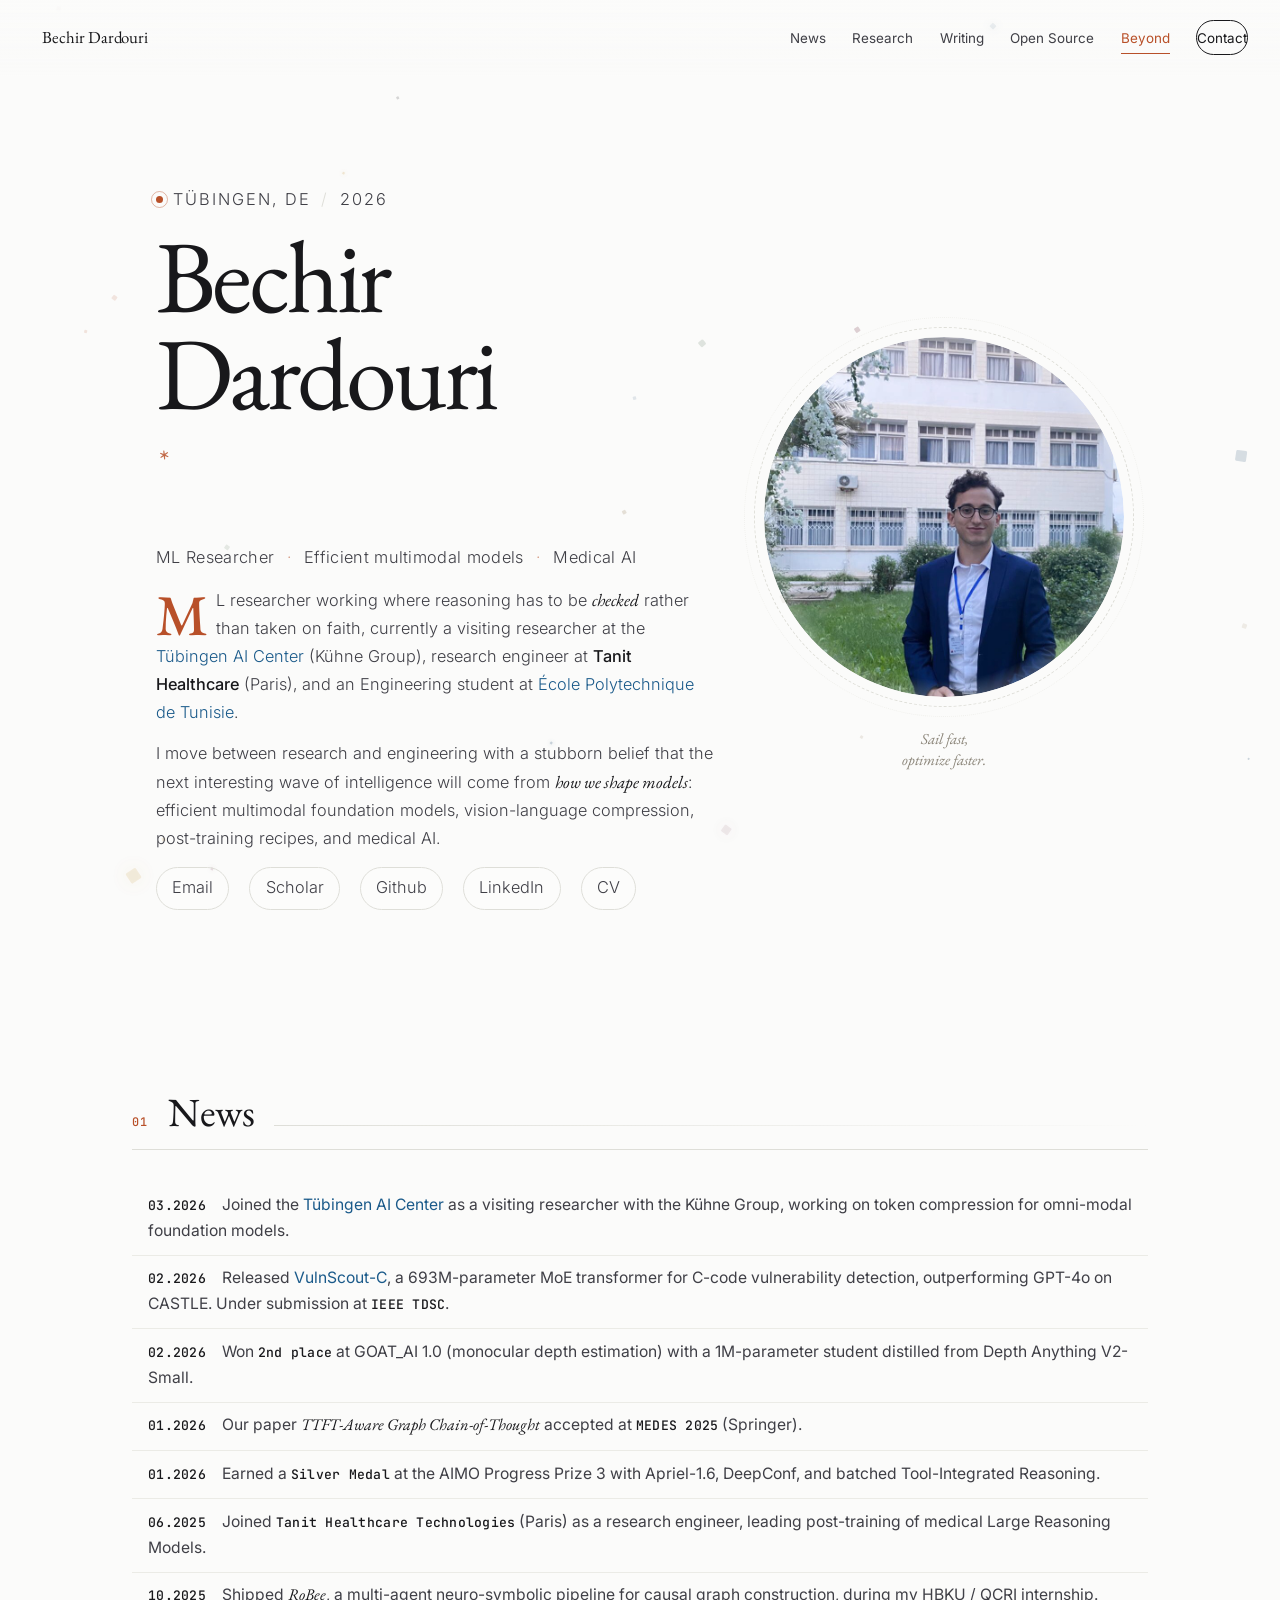
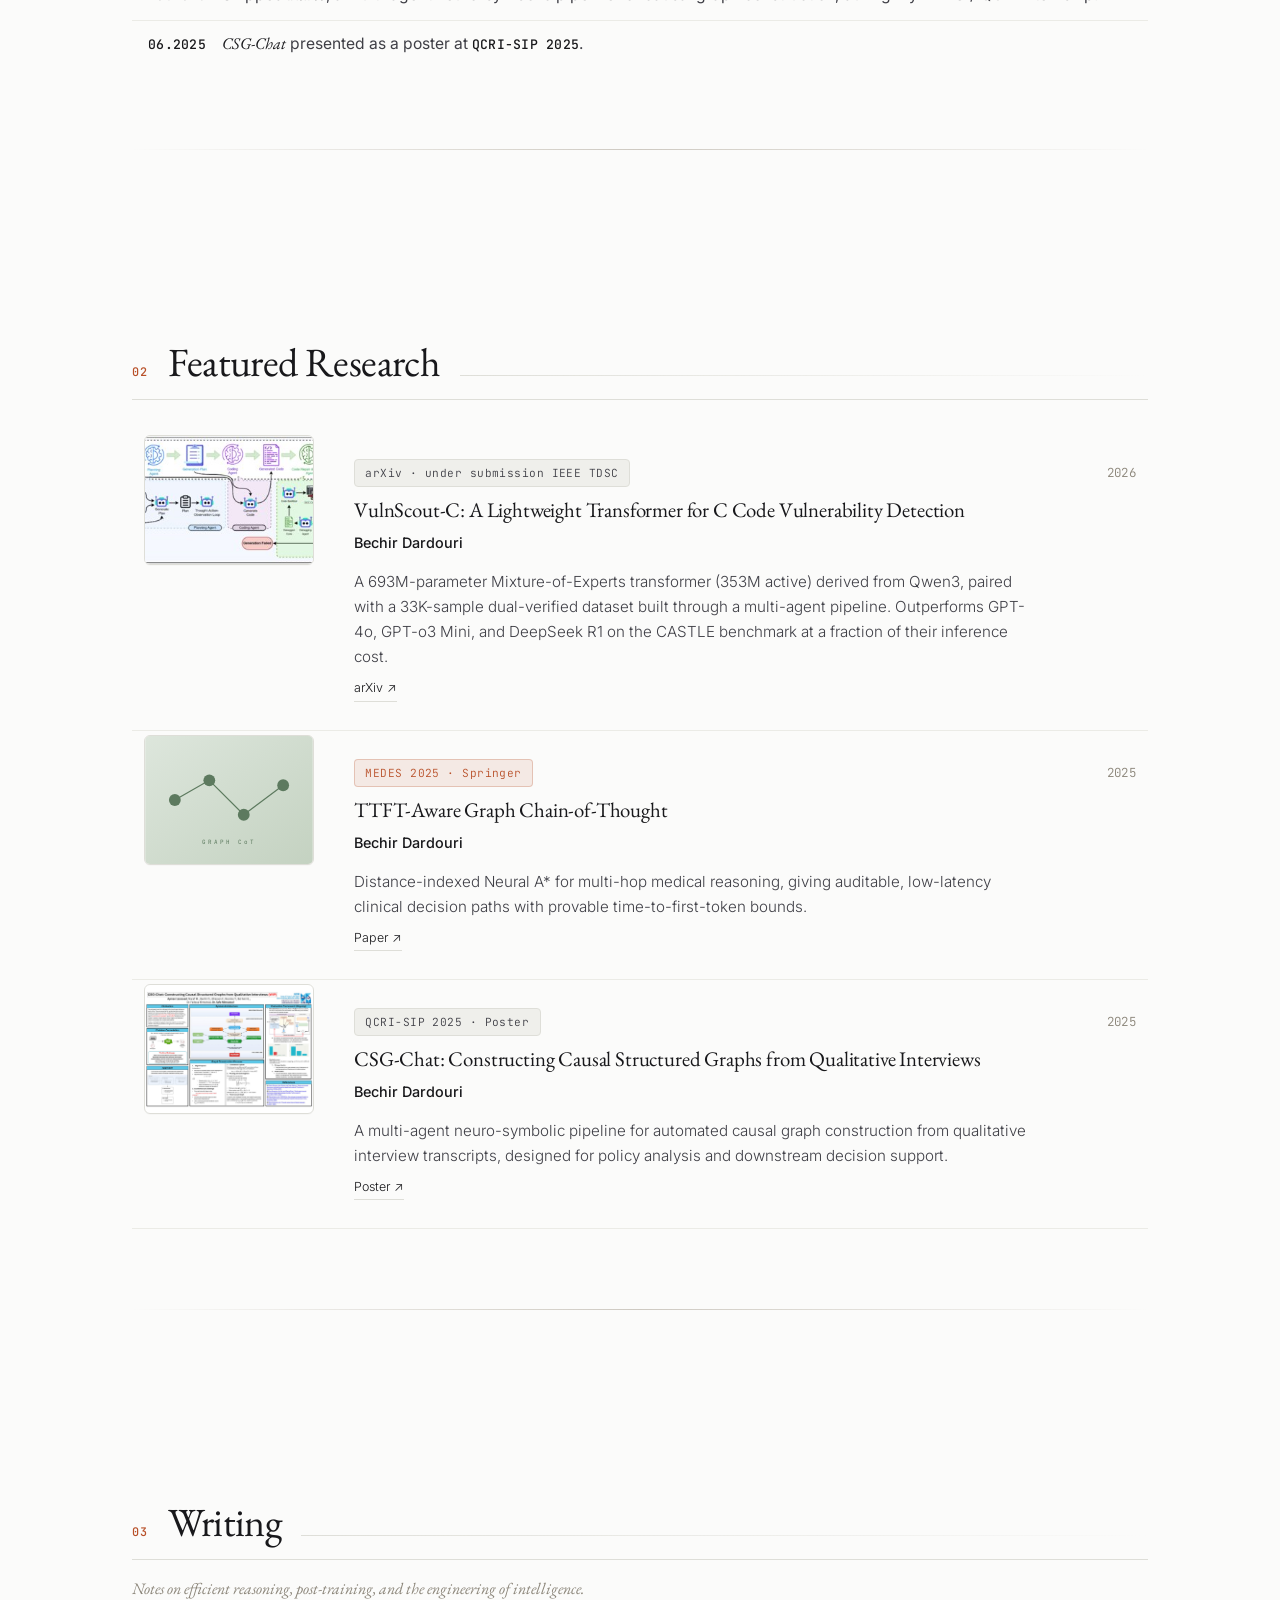
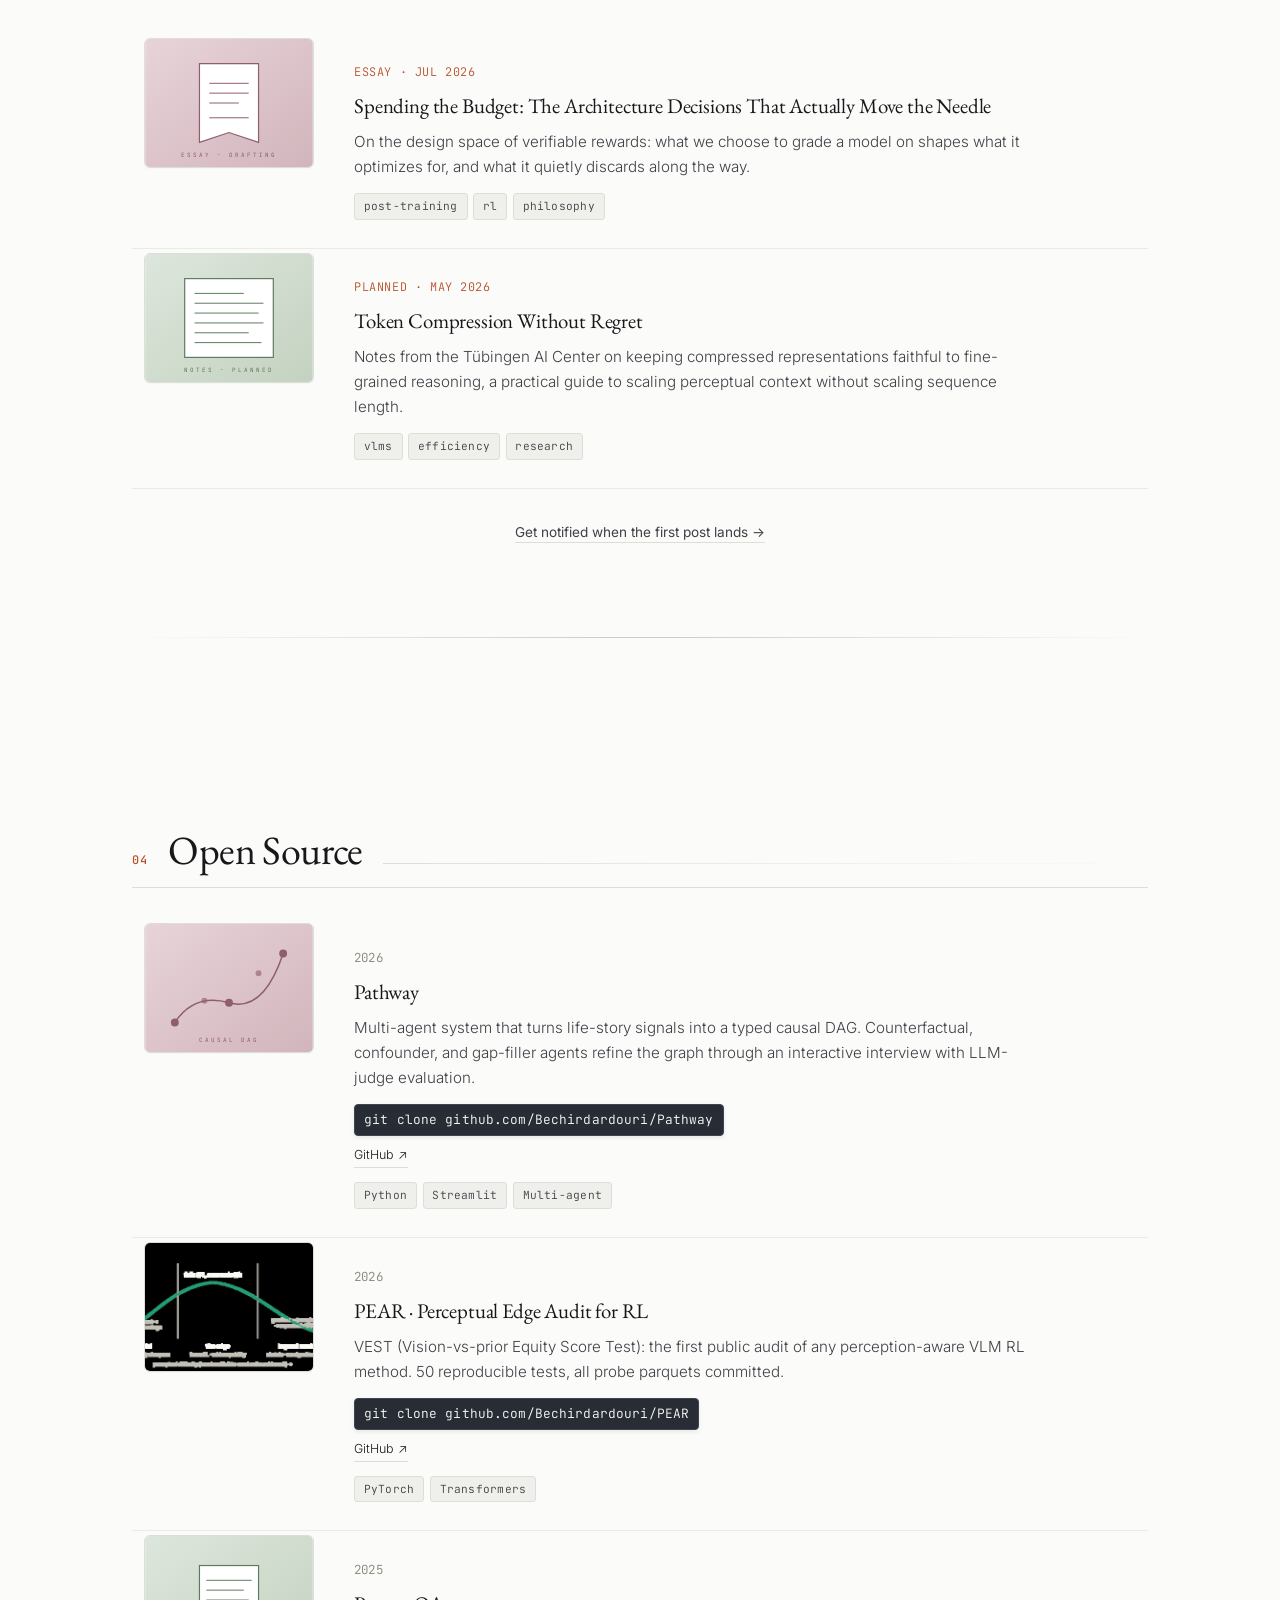
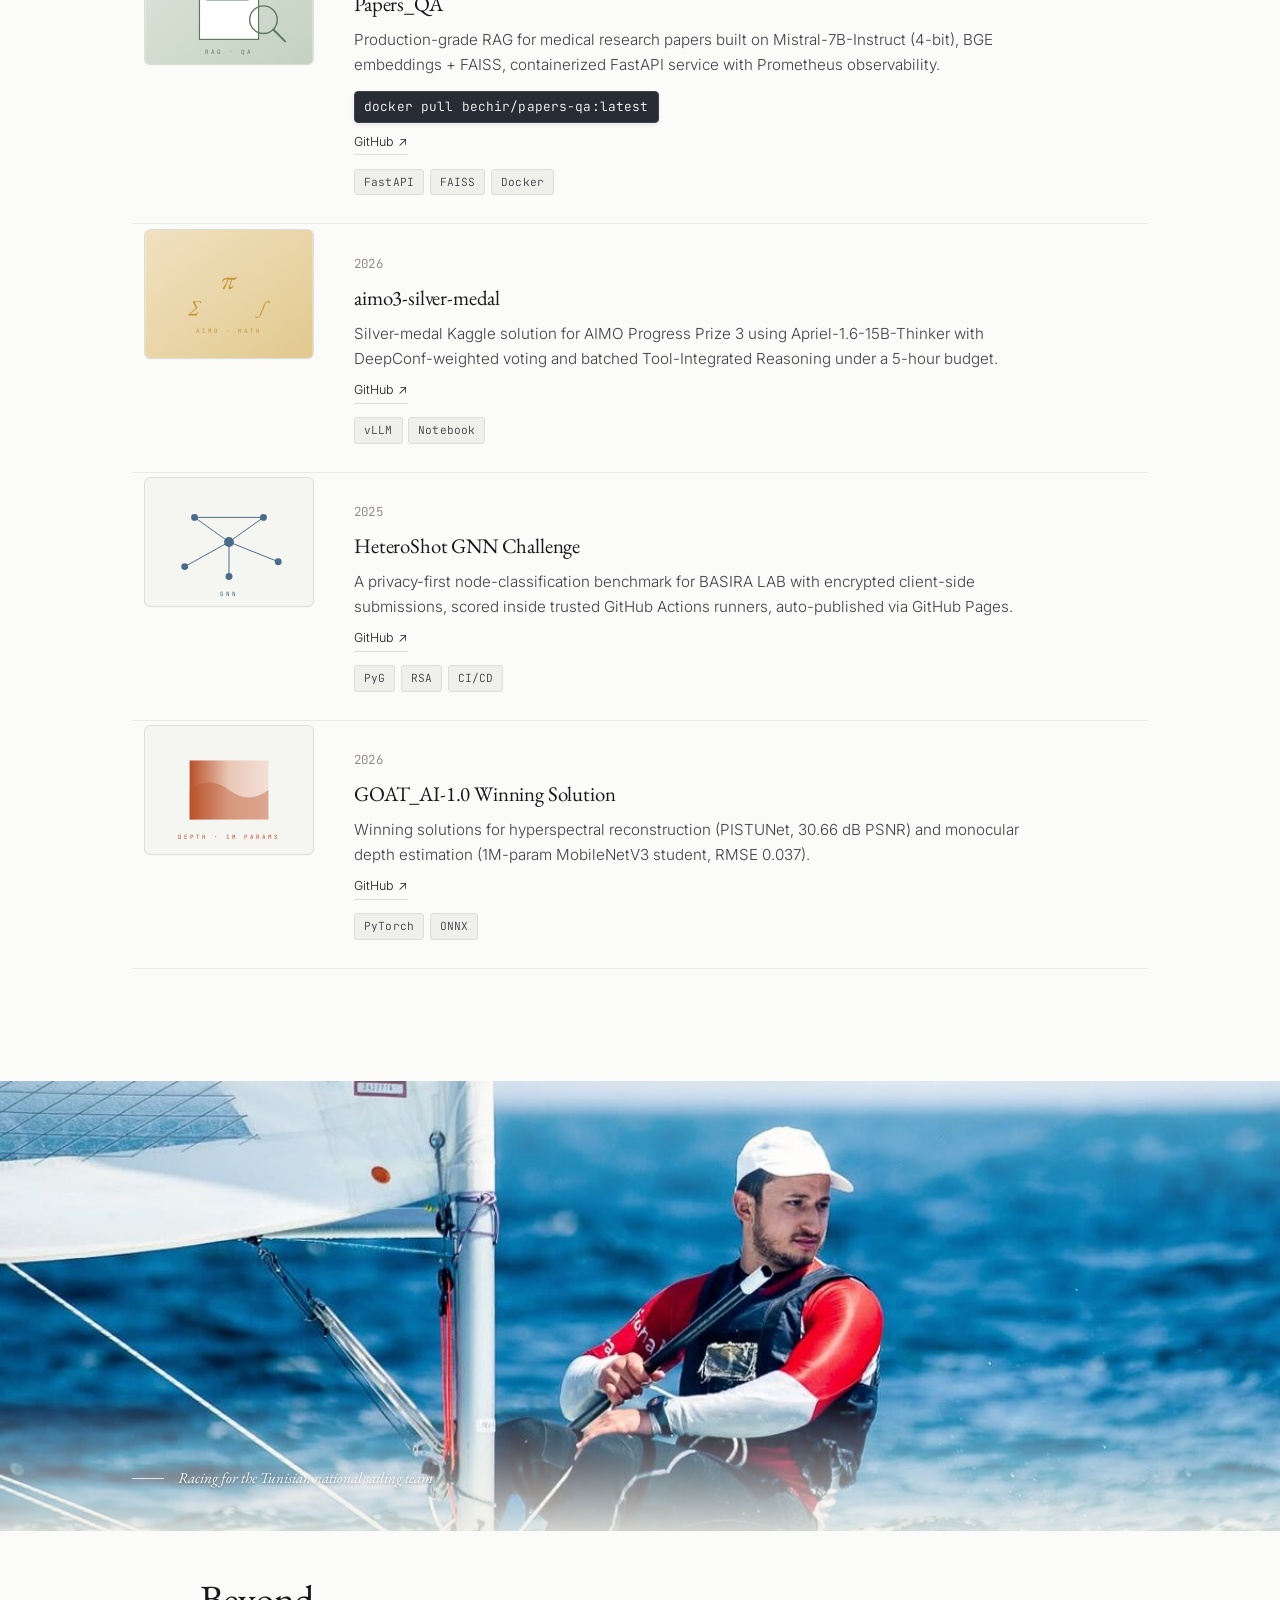
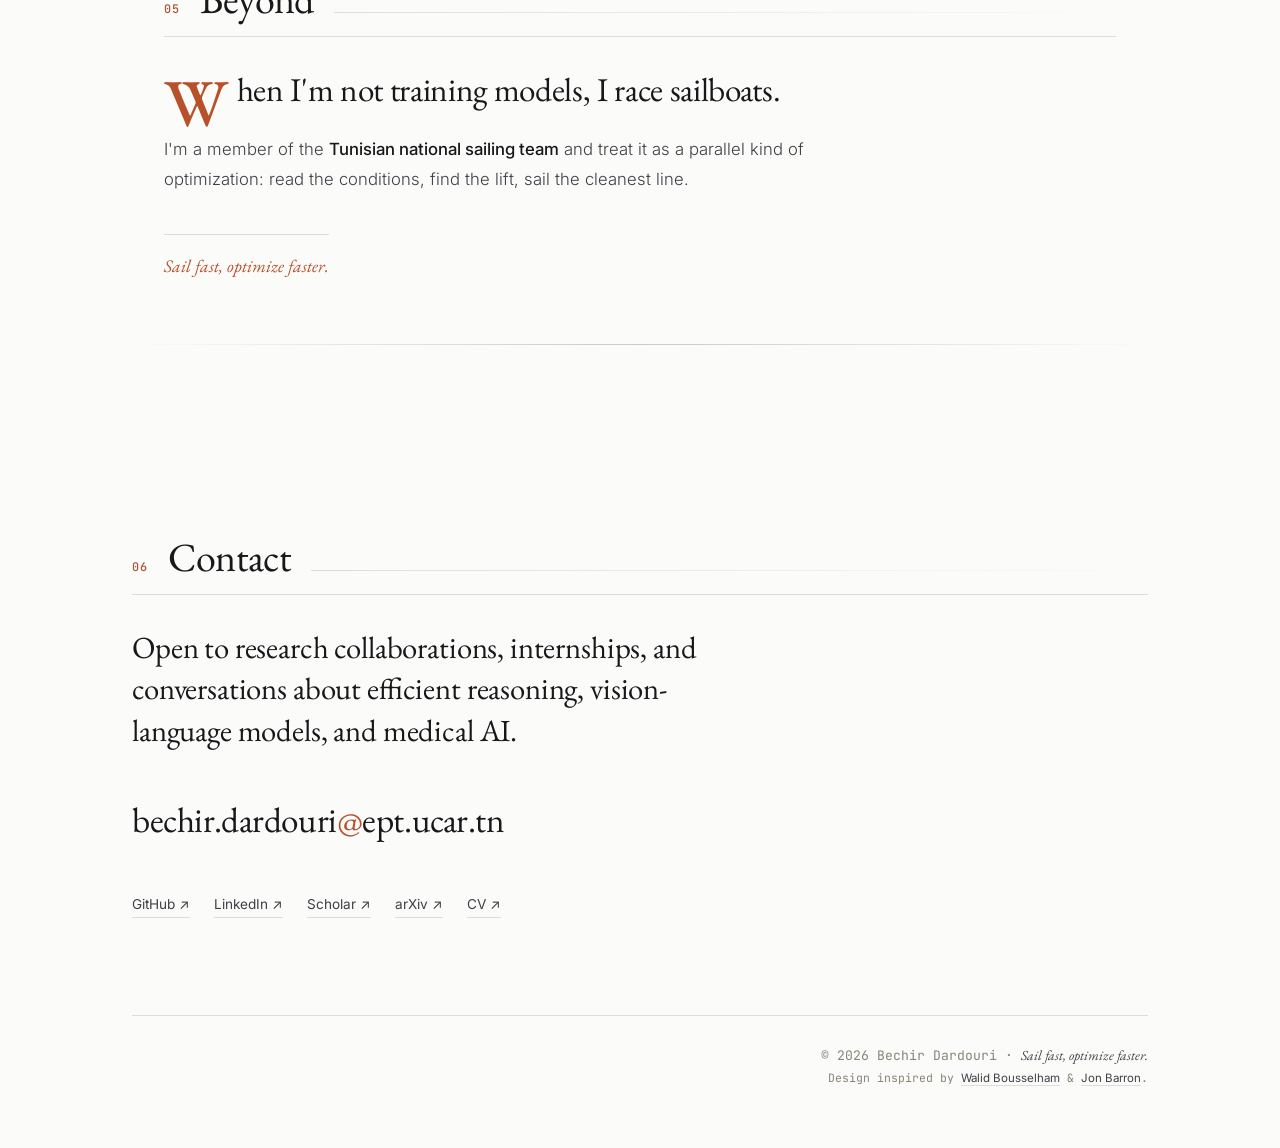
==== commit 5b014ffa: "Match browser theme to light background" ====
--- a/index.html
+++ b/index.html
@@ -4,7 +4,7 @@
     <meta charset="UTF-8" />
     <meta name="viewport" content="width=device-width, initial-scale=1" />
     <meta name="color-scheme" content="light" />
-    <meta name="theme-color" content="#f6f2ea" />
+    <meta name="theme-color" content="#fbfbfa" />
 
     <!-- Primary SEO -->
     <title>Bechir Dardouri · ML Researcher · Tübingen AI Center</title>
@@ -37,8 +37,8 @@
     <meta name="twitter:image:alt" content="Portrait of Bechir Dardouri" />
 
     <!-- Icons -->
-    <link rel="icon" type="image/svg+xml" href="data:image/svg+xml,%3Csvg xmlns='http://www.w3.org/2000/svg' viewBox='0 0 100 100'%3E%3Crect width='100' height='100' fill='%23f6f2ea'/%3E%3Ctext x='50' y='70' font-family='Georgia,serif' font-size='60' fill='%23b85029' text-anchor='middle'%3EB%3C/text%3E%3C/svg%3E" />
-    <link rel="apple-touch-icon" href="data:image/svg+xml,%3Csvg xmlns='http://www.w3.org/2000/svg' viewBox='0 0 100 100'%3E%3Crect width='100' height='100' fill='%23f6f2ea'/%3E%3Ctext x='50' y='70' font-family='Georgia,serif' font-size='60' fill='%23b85029' text-anchor='middle'%3EB%3C/text%3E%3C/svg%3E" />
+    <link rel="icon" type="image/svg+xml" href="data:image/svg+xml,%3Csvg xmlns='http://www.w3.org/2000/svg' viewBox='0 0 100 100'%3E%3Crect width='100' height='100' fill='%23fbfbfa'/%3E%3Ctext x='50' y='70' font-family='Georgia,serif' font-size='60' fill='%23b85029' text-anchor='middle'%3EB%3C/text%3E%3C/svg%3E" />
+    <link rel="apple-touch-icon" href="data:image/svg+xml,%3Csvg xmlns='http://www.w3.org/2000/svg' viewBox='0 0 100 100'%3E%3Crect width='100' height='100' fill='%23fbfbfa'/%3E%3Ctext x='50' y='70' font-family='Georgia,serif' font-size='60' fill='%23b85029' text-anchor='middle'%3EB%3C/text%3E%3C/svg%3E" />
     <link rel="mask-icon" href="data:image/svg+xml,%3Csvg xmlns='http://www.w3.org/2000/svg' viewBox='0 0 100 100'%3E%3Ctext x='50' y='70' font-family='Georgia,serif' font-size='60' fill='%23000' text-anchor='middle'%3EB%3C/text%3E%3C/svg%3E" color="#b85029" />
 
     <!-- Sitemap -->
--- a/stylesheet.css
+++ b/stylesheet.css
@@ -8,14 +8,14 @@
    ============================================================ */
 
 :root {
-  --bg:          #f6f2ea;
-  --bg-soft:     #efe9dd;
-  --bg-deep:     #ece5d6;
+  --bg:          #fbfbfa;
+  --bg-soft:     #f5f5f2;
+  --bg-deep:     #efefeb;
   --ink:         #18181b;
   --ink-2:       #3f3f46;
   --muted:       #8a8478;
-  --hairline:    #d9d1bf;
-  --hairline-2:  #e6dfd0;
+  --hairline:    #deded8;
+  --hairline-2:  #ebebe6;
 
   --link:        #1a5a8a;
   --link-hover:  #b85029;
@@ -90,17 +90,7 @@
 
 /* Paper grain — warm ambient layers */
 body::before {
-  content: '';
-  position: fixed;
-  inset: 0;
-  pointer-events: none;
-  z-index: 0;
-  background-image:
-    radial-gradient(ellipse 75% 55% at 12% 8%, rgba(200, 151, 56, 0.09), transparent 60%),
-    radial-gradient(ellipse 70% 50% at 88% 92%, rgba(74, 107, 138, 0.07), transparent 60%),
-    radial-gradient(ellipse 60% 40% at 50% 50%, rgba(184, 80, 41, 0.035), transparent 70%),
-    radial-gradient(ellipse 50% 35% at 25% 80%, rgba(142, 93, 111, 0.04), transparent 60%);
-  mix-blend-mode: multiply;
+  content: none;
 }
 
 /* ---------- Reading progress bar ---------- */
@@ -171,14 +161,14 @@
   align-items: center;
   justify-content: space-between;
   padding: 1.25rem 2rem;
-  background: linear-gradient(to bottom, rgba(246, 242, 234, 0.95), rgba(246, 242, 234, 0));
+  background: linear-gradient(to bottom, rgba(251, 251, 250, 0.97), rgba(251, 251, 250, 0));
   transition: padding 300ms var(--ease), background 300ms var(--ease),
               border-color 300ms var(--ease);
   border-bottom: 1px solid transparent;
 }
 .site-nav.is-scrolled {
   padding: 0.85rem 2rem;
-  background: rgba(246, 242, 234, 0.88);
+  background: rgba(251, 251, 250, 0.9);
   border-bottom-color: var(--hairline);
   backdrop-filter: saturate(140%) blur(12px);
   -webkit-backdrop-filter: saturate(140%) blur(12px);
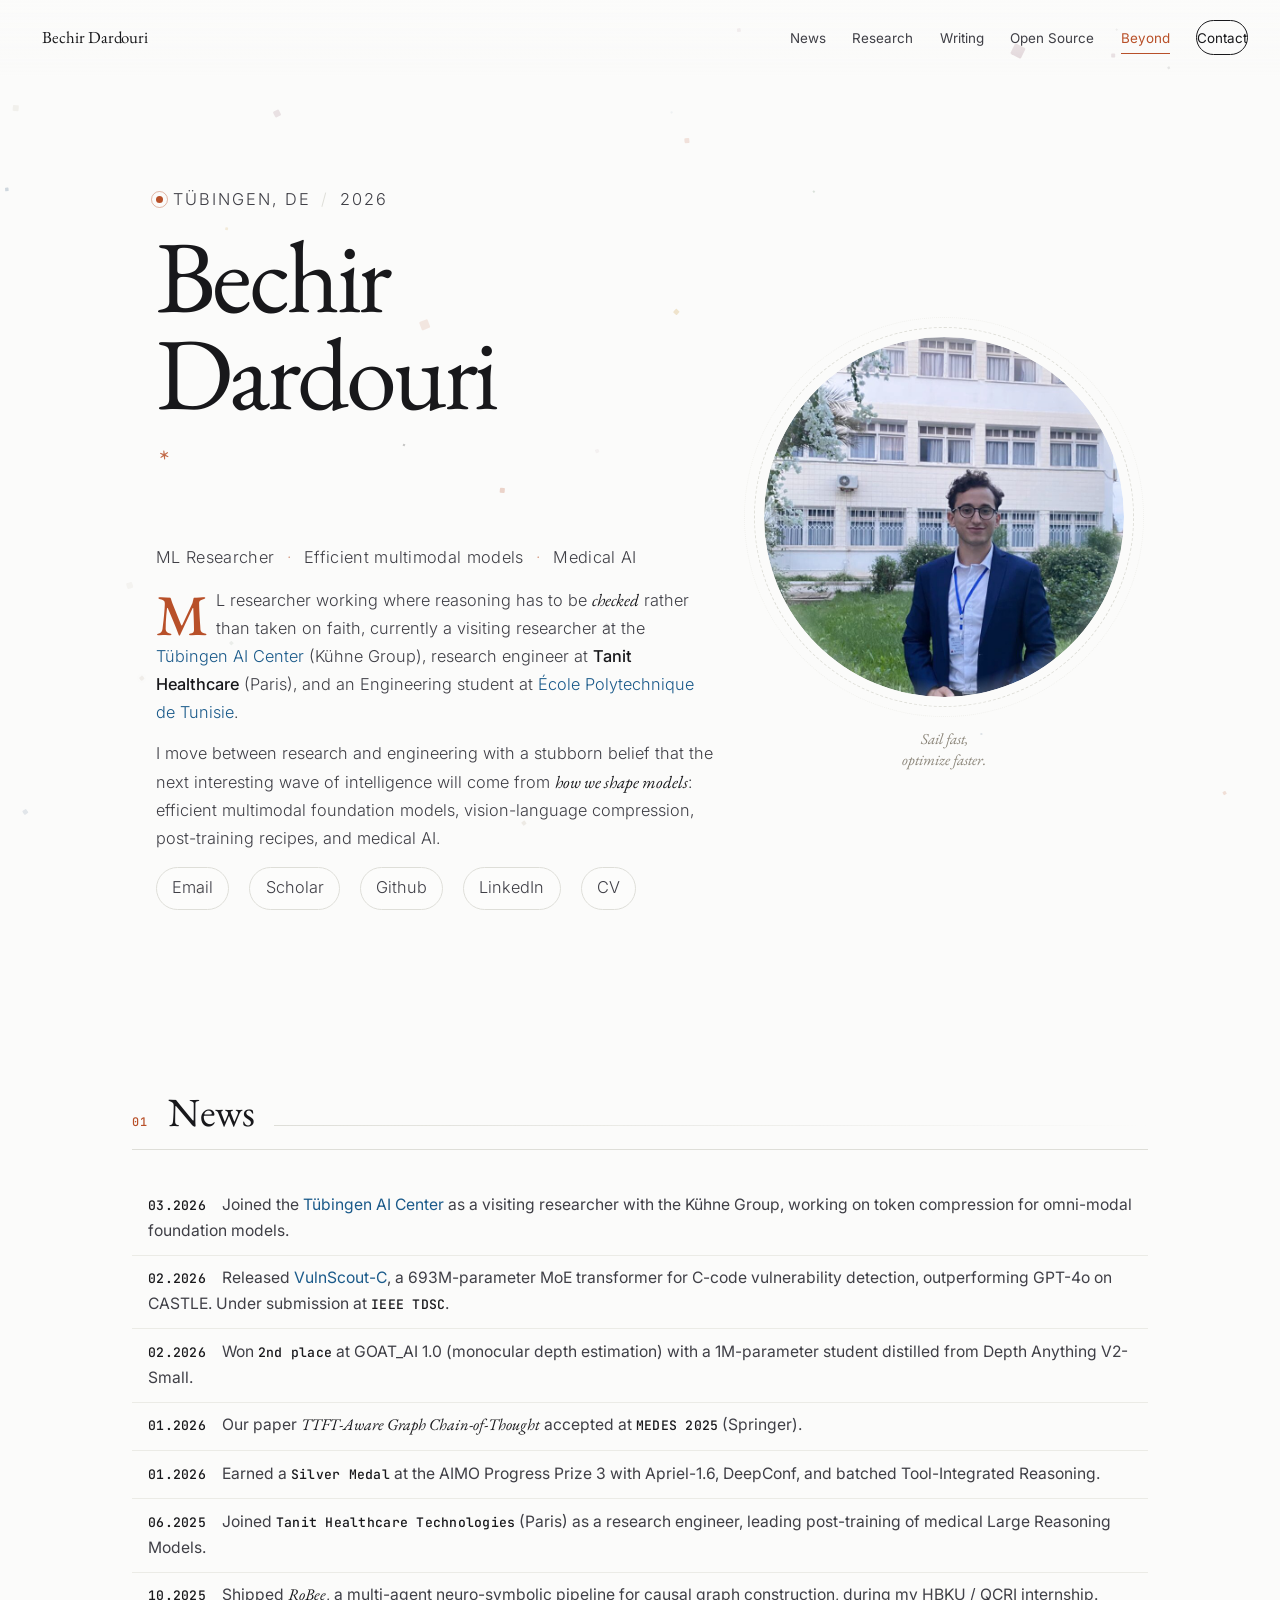
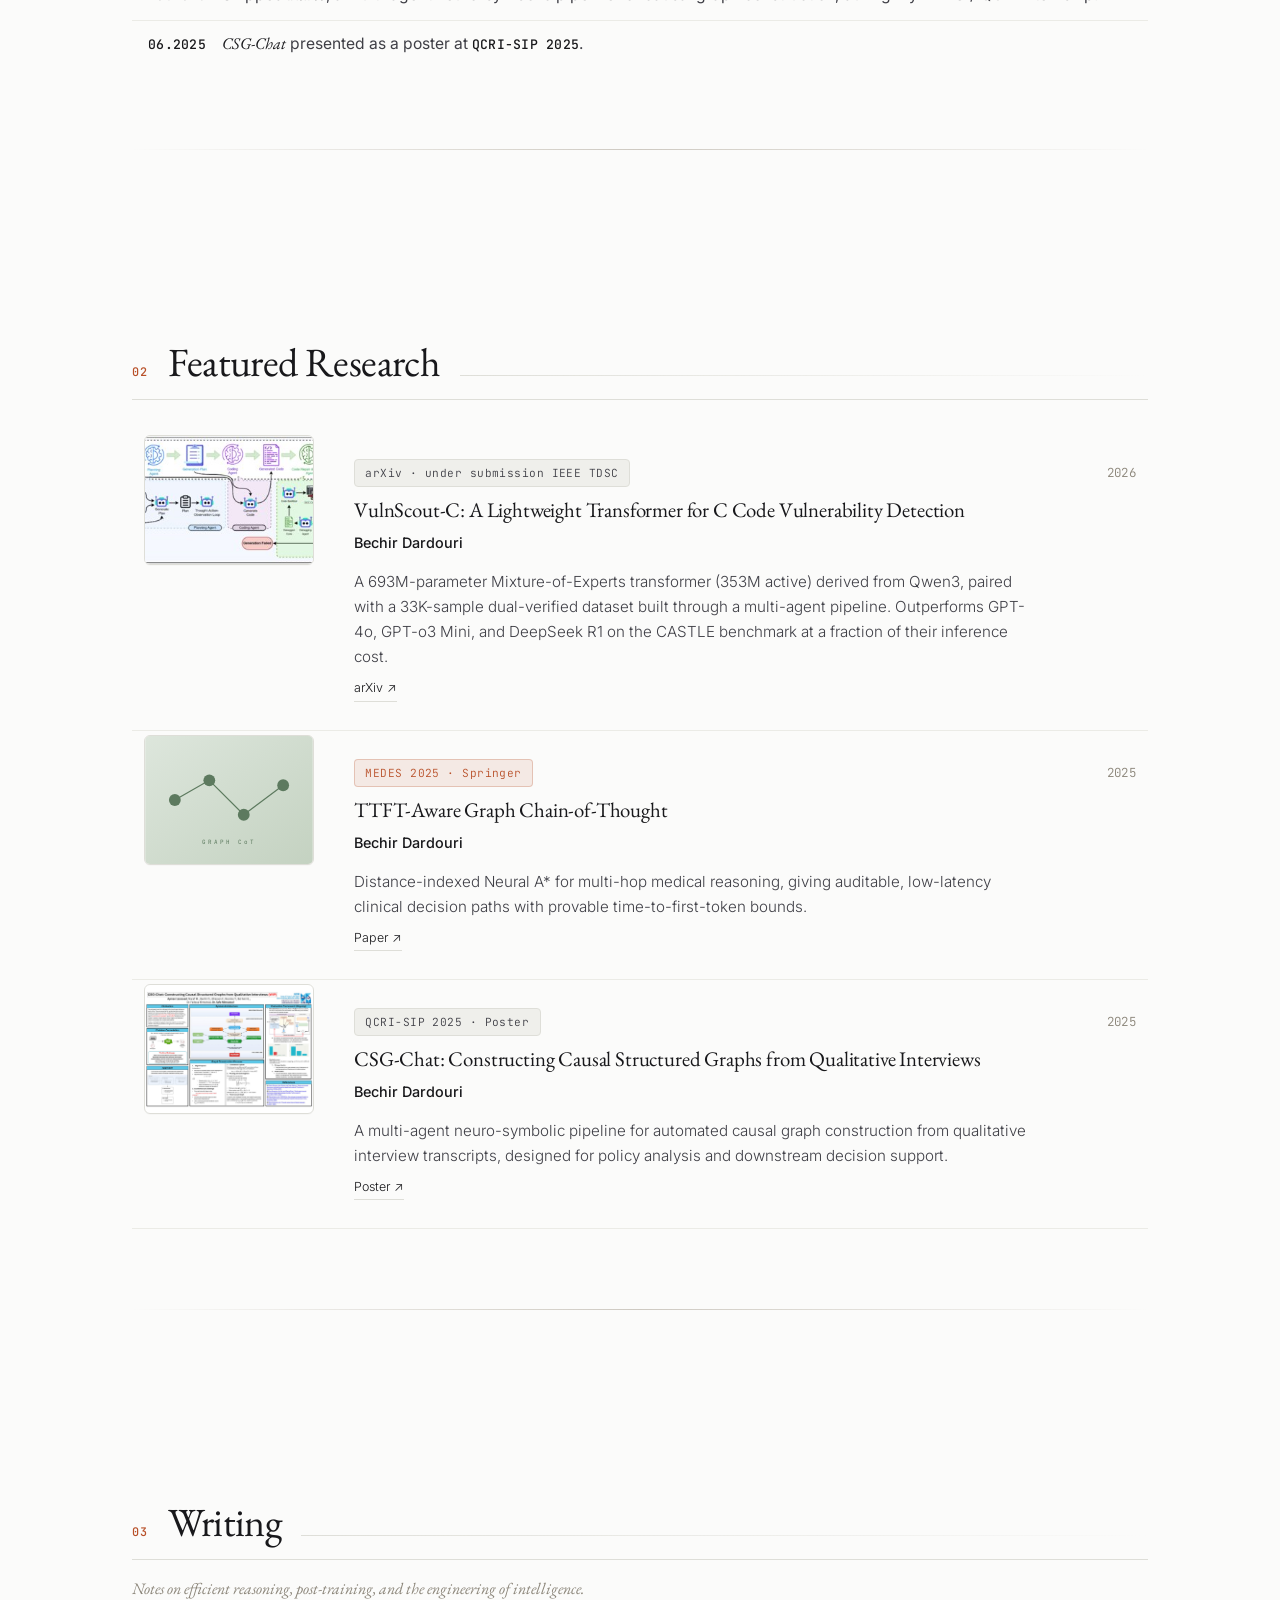
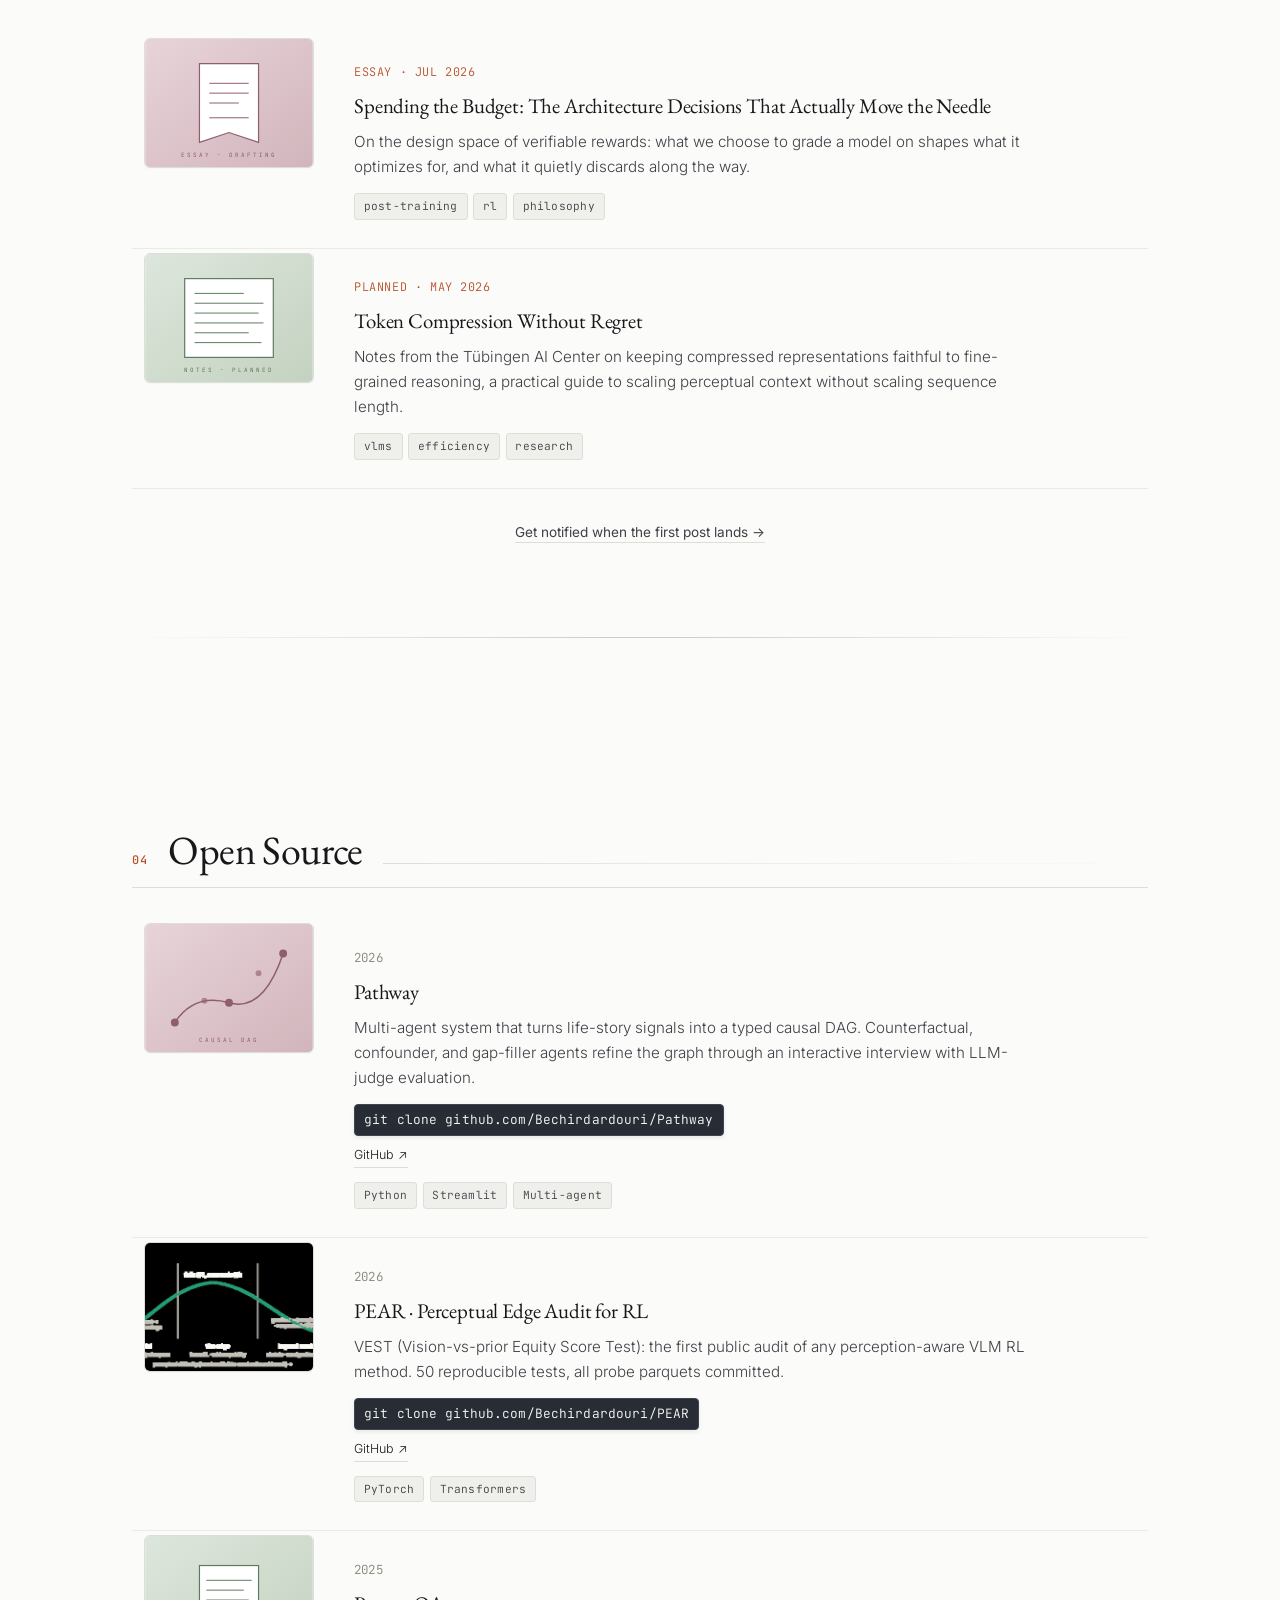
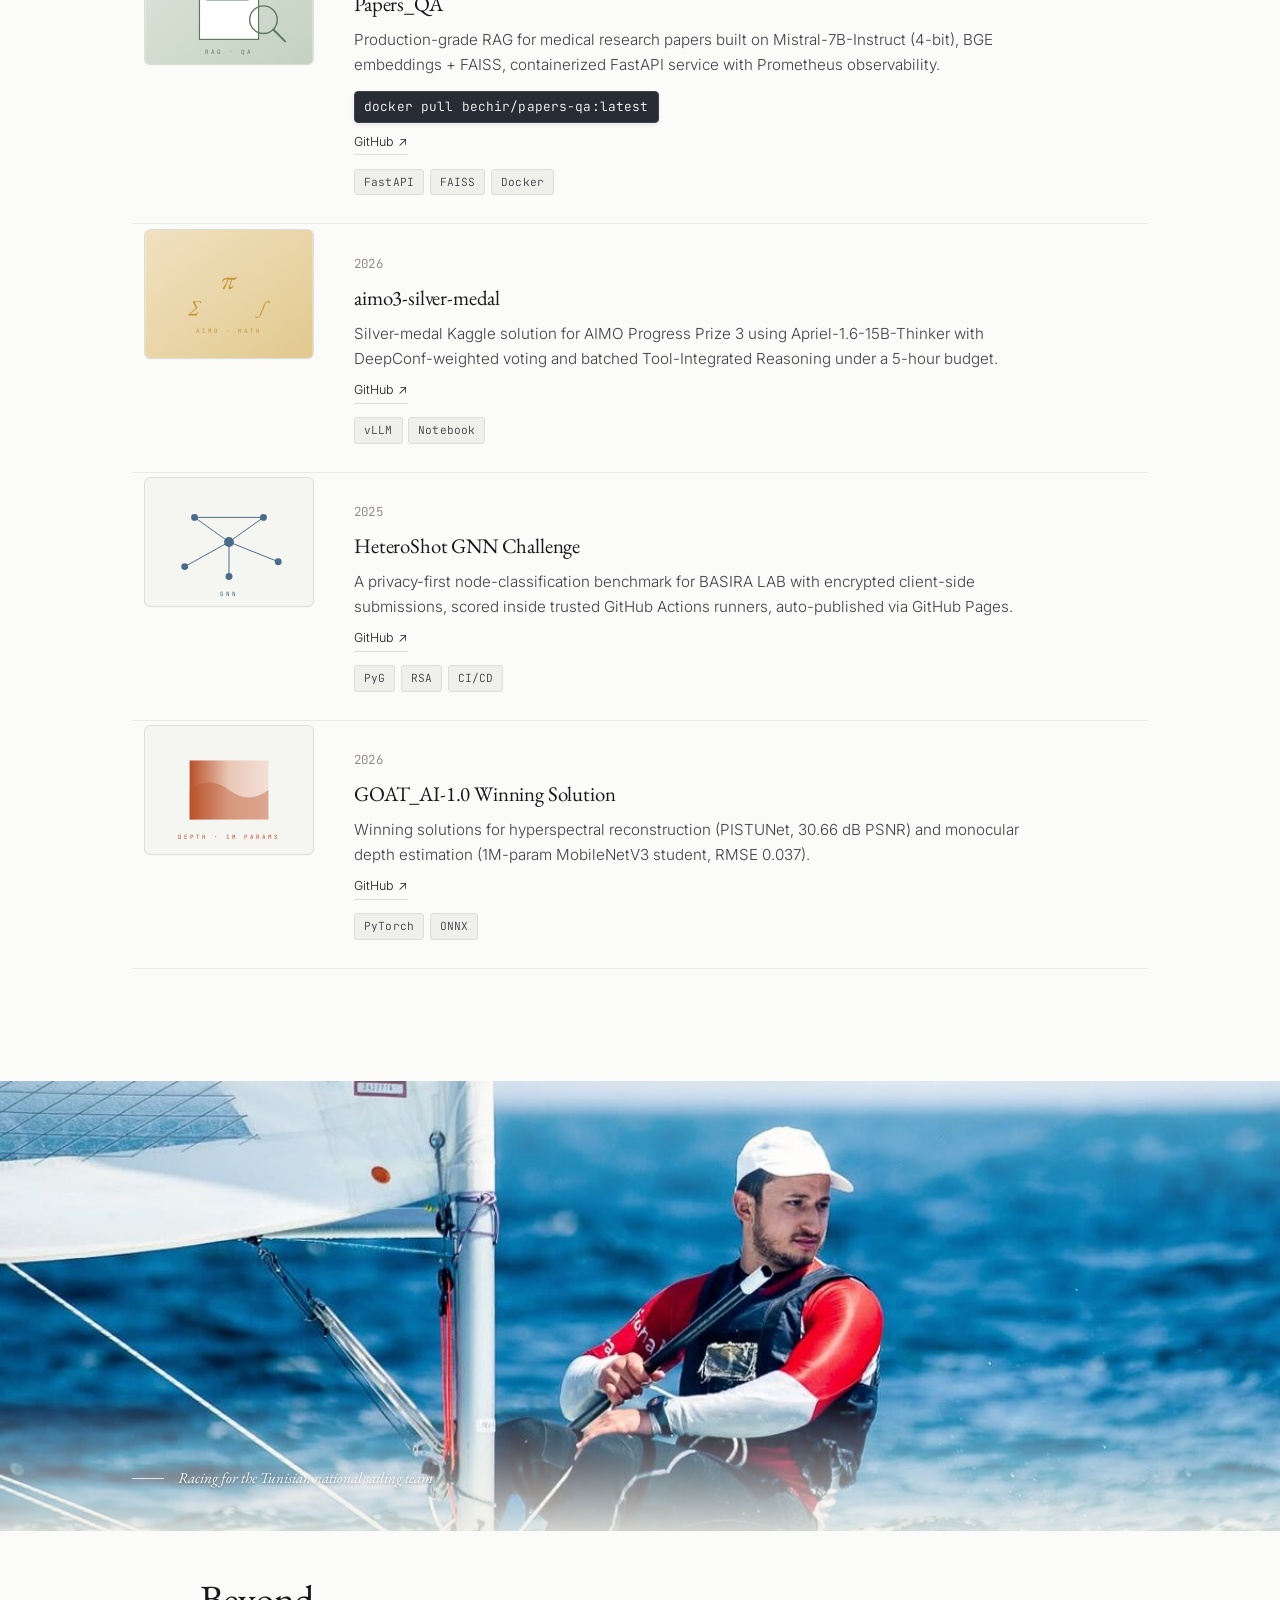
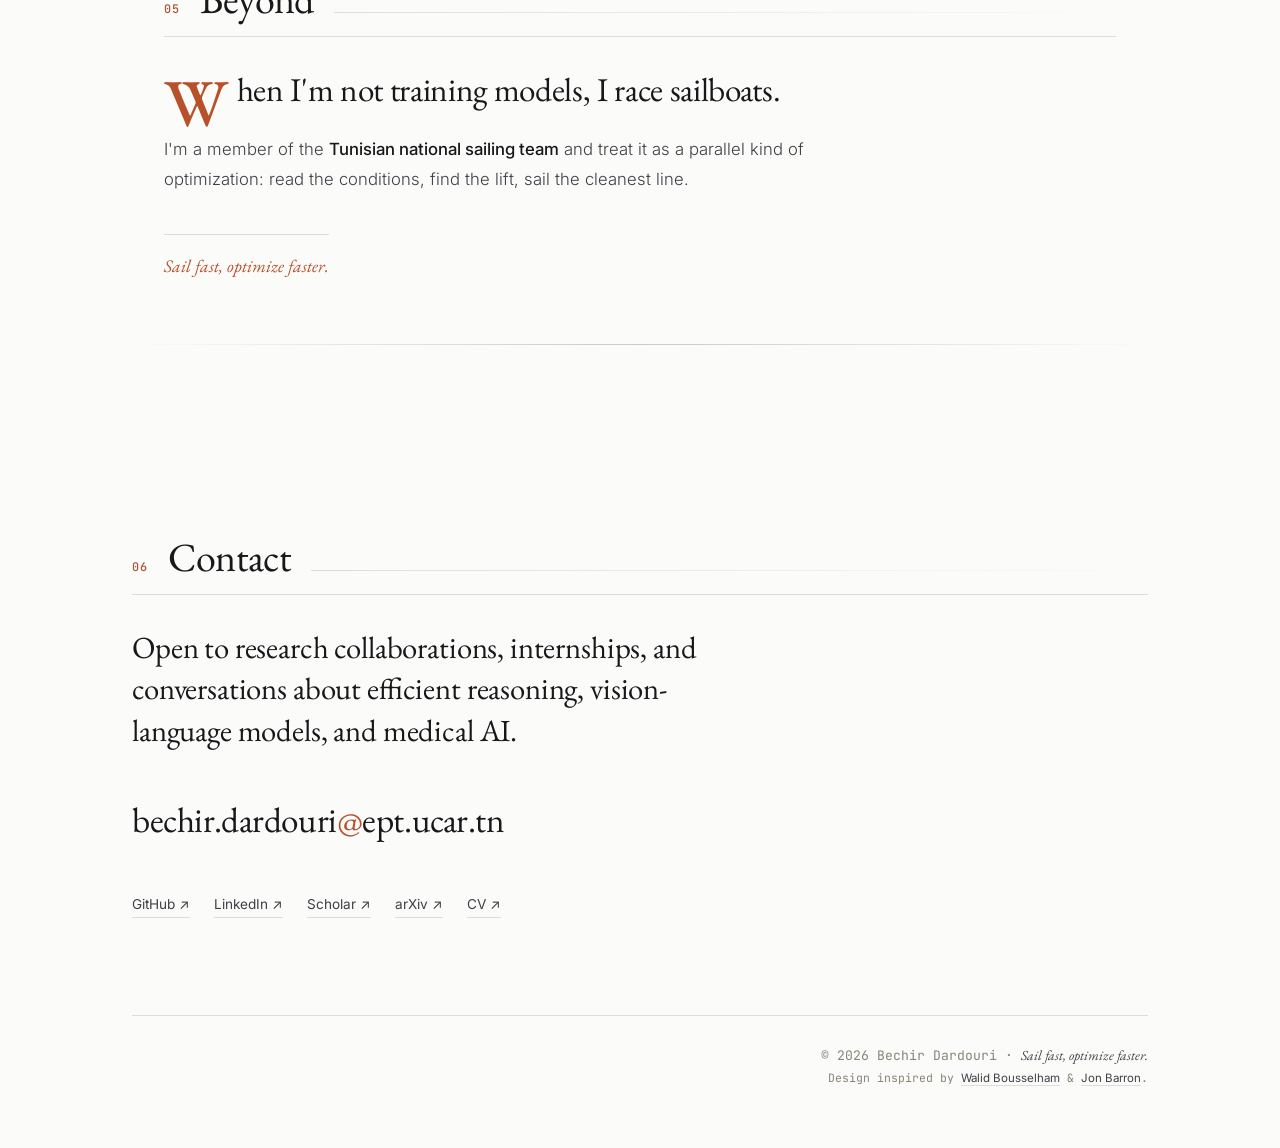
==== commit d75b948d: "Change Google Analytics Measurement ID Updated Google Analytics Measurement ID to G-5VT6WRE0SD." ====
--- a/index.html
+++ b/index.html
@@ -123,12 +123,13 @@
     </script>
 
     <!-- Google Analytics (GA4): replace G-XXXXXXXXXX with your Measurement ID -->
-    <script async src="https://www.googletagmanager.com/gtag/js?id=G-XXXXXXXXXX"></script>
+<!-- Google Analytics (GA4) -->
+    <script async src="https://www.googletagmanager.com/gtag/js?id=G-5VT6WRE0SD"></script>
     <script>
       window.dataLayer = window.dataLayer || [];
       function gtag(){dataLayer.push(arguments);}
       gtag('js', new Date());
-      gtag('config', 'G-XXXXXXXXXX', {
+      gtag('config', 'G-5VT6WRE0SD', {
         'anonymize_ip': true,
         'page_title': document.title,
         'page_location': window.location.href
